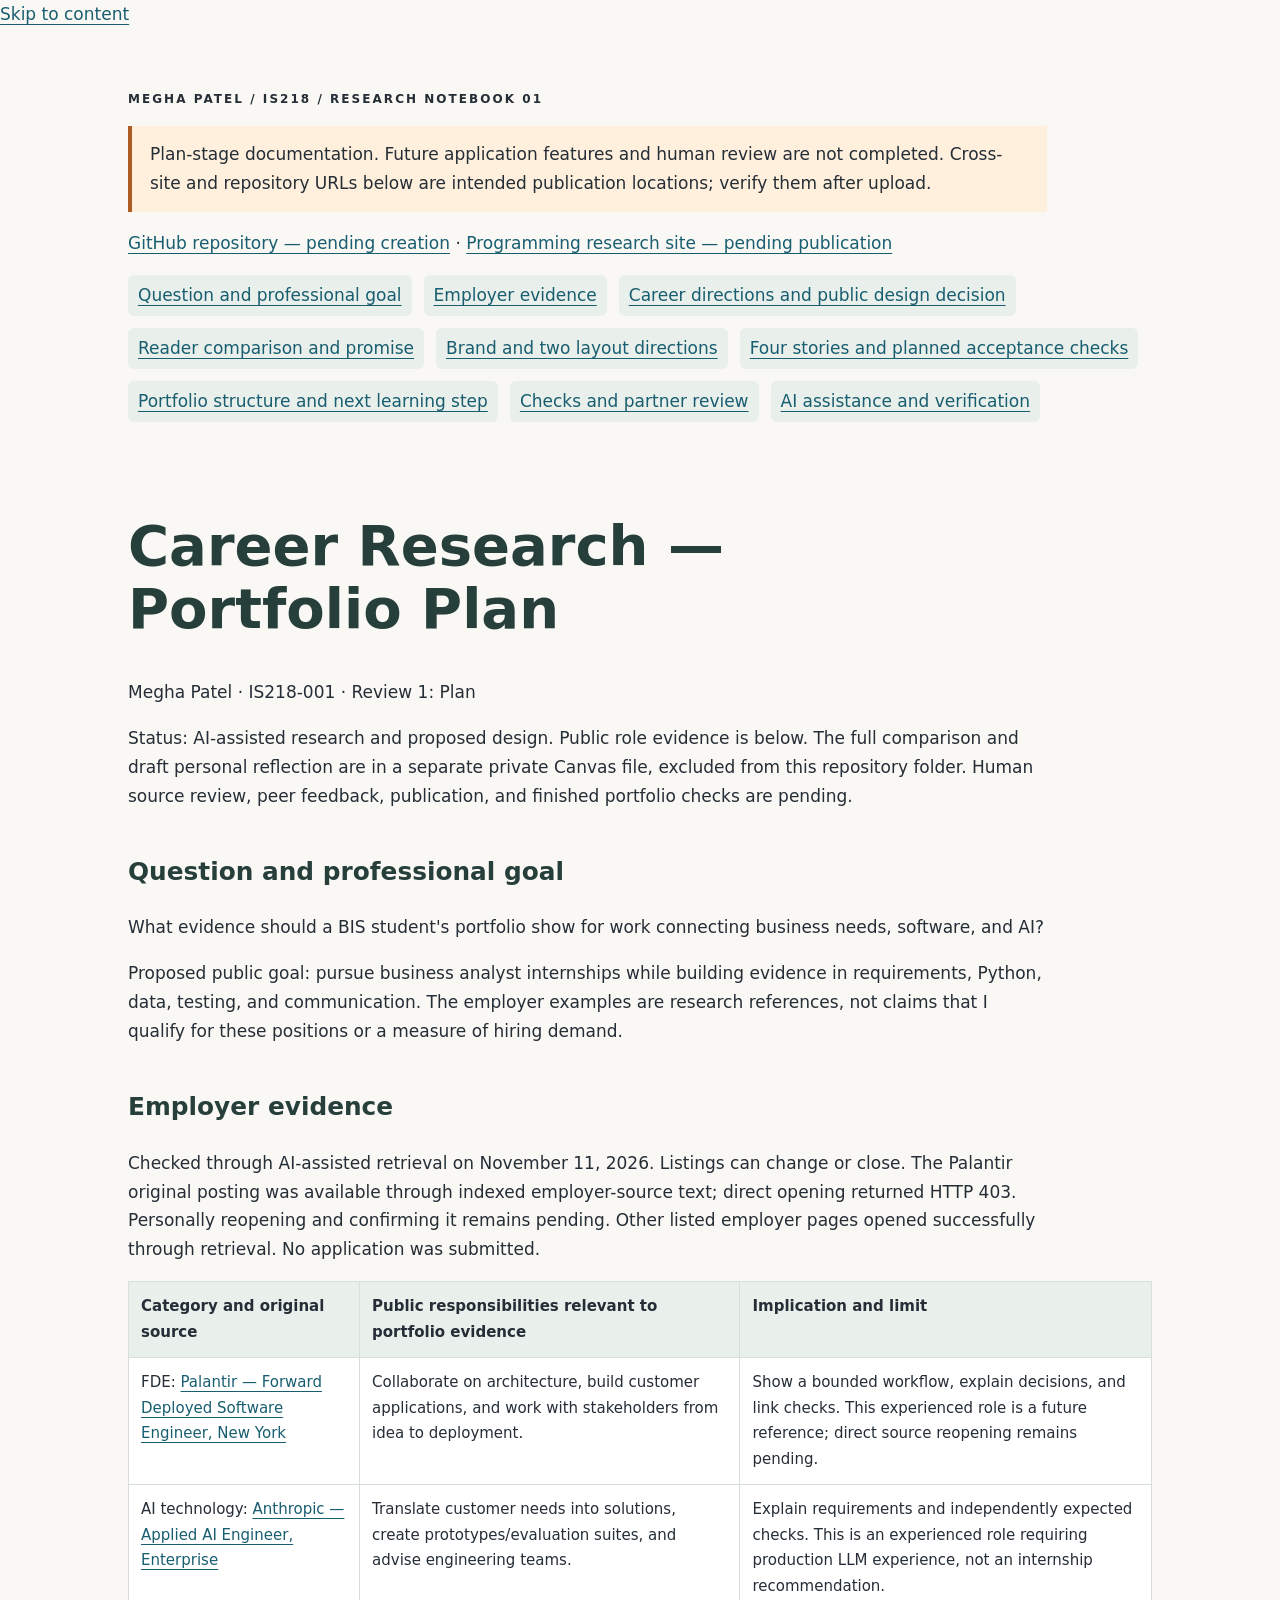
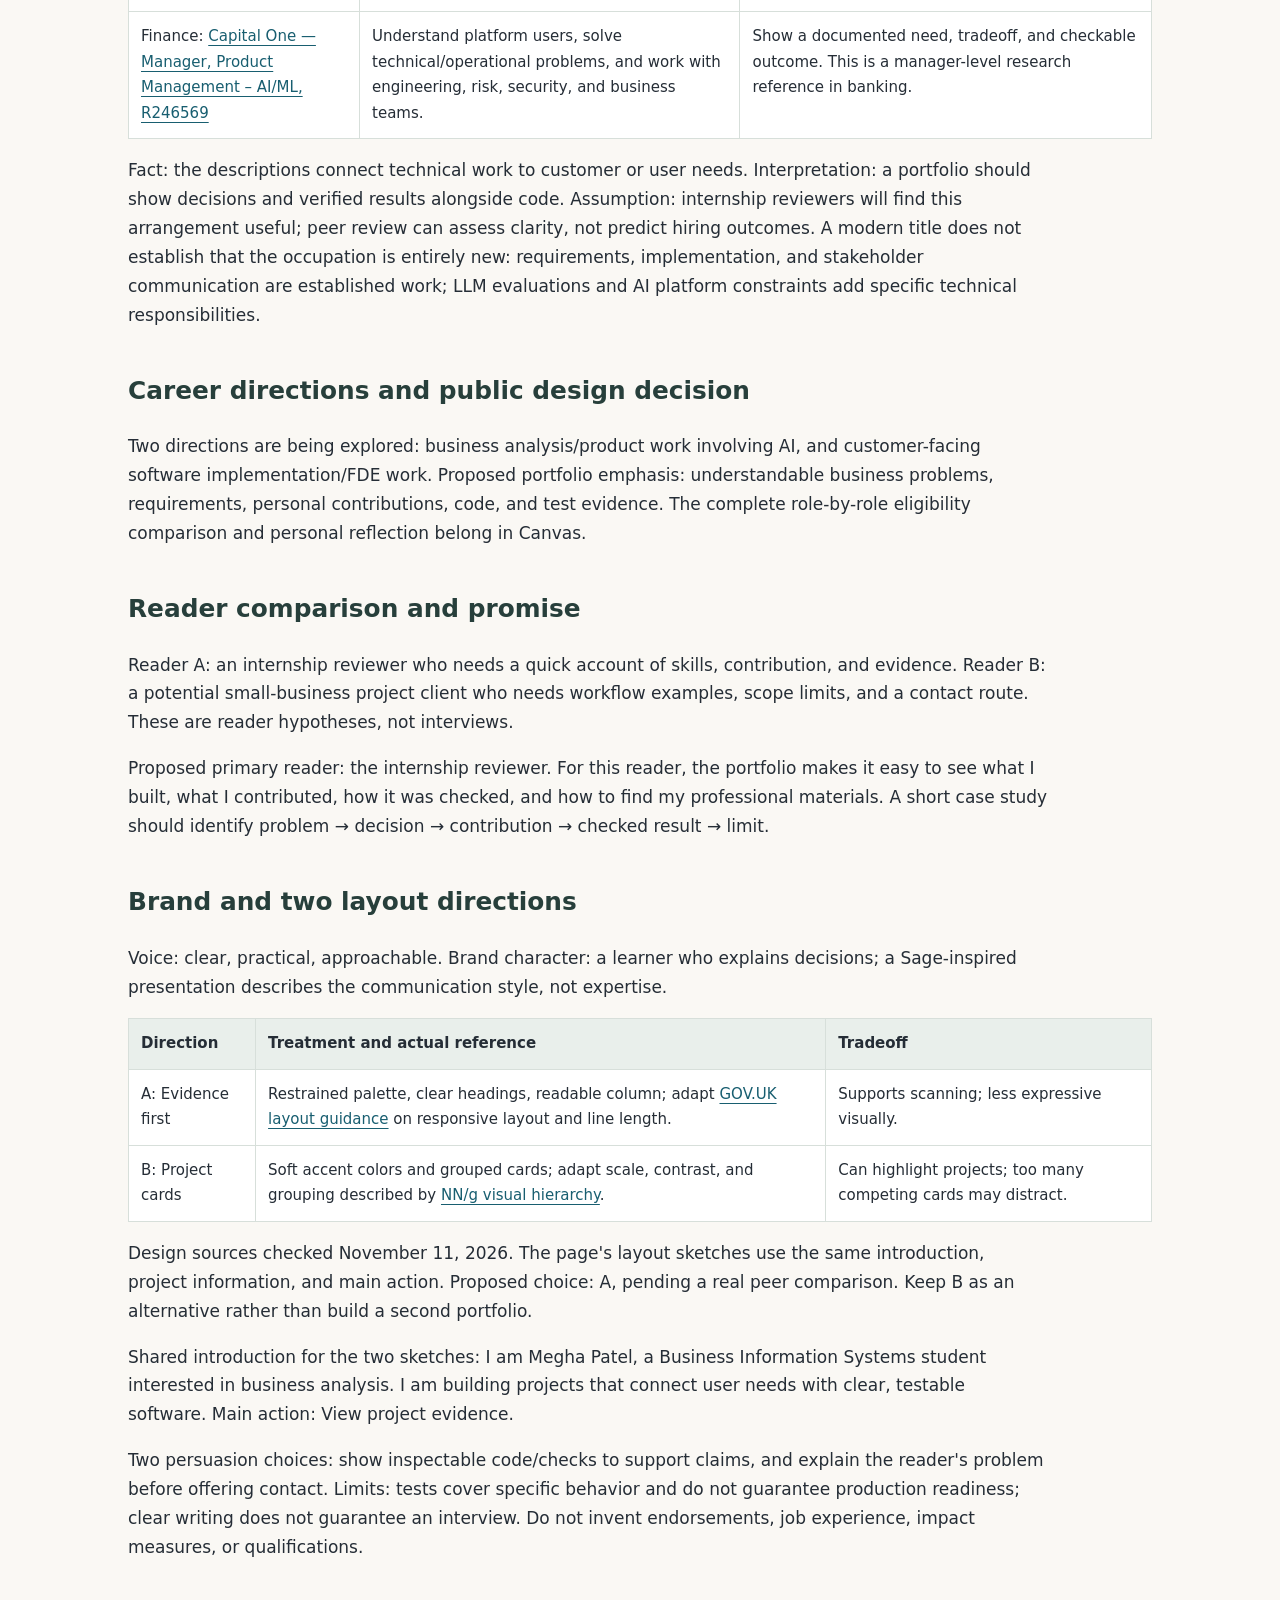
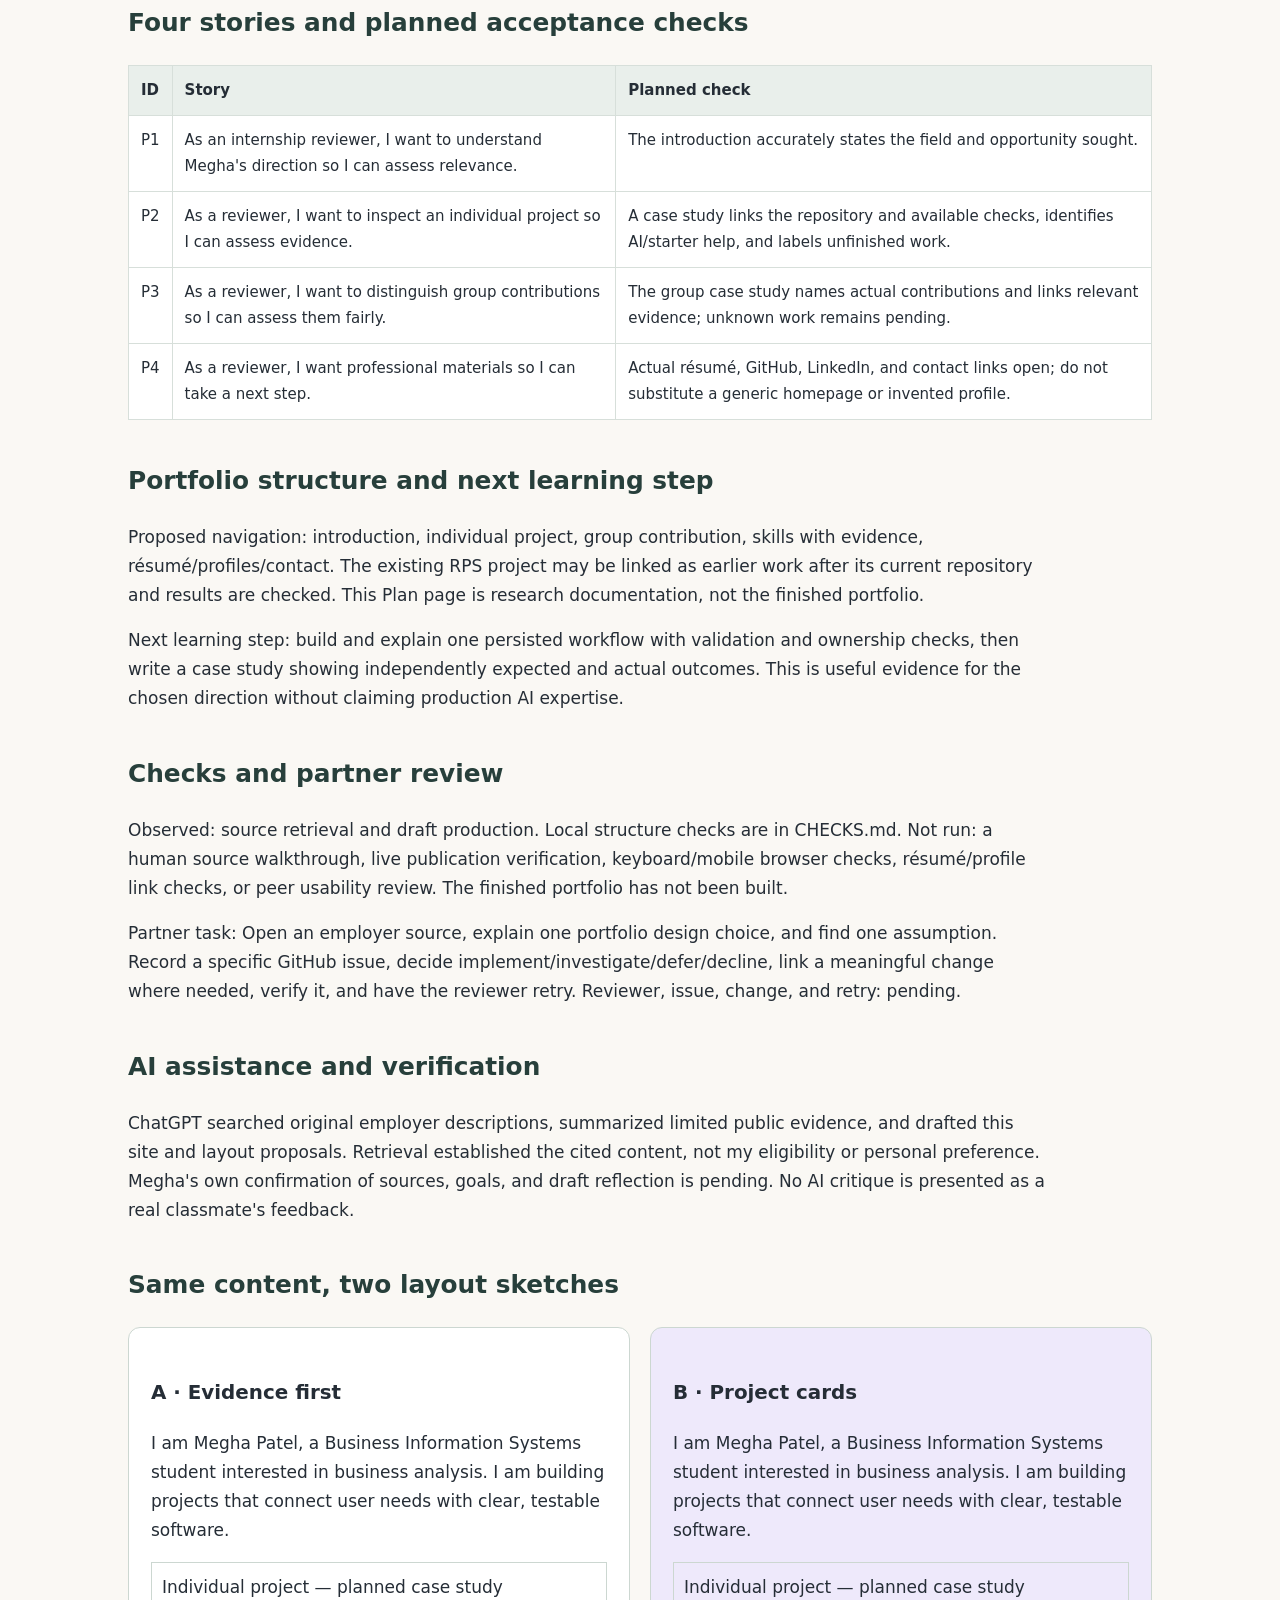
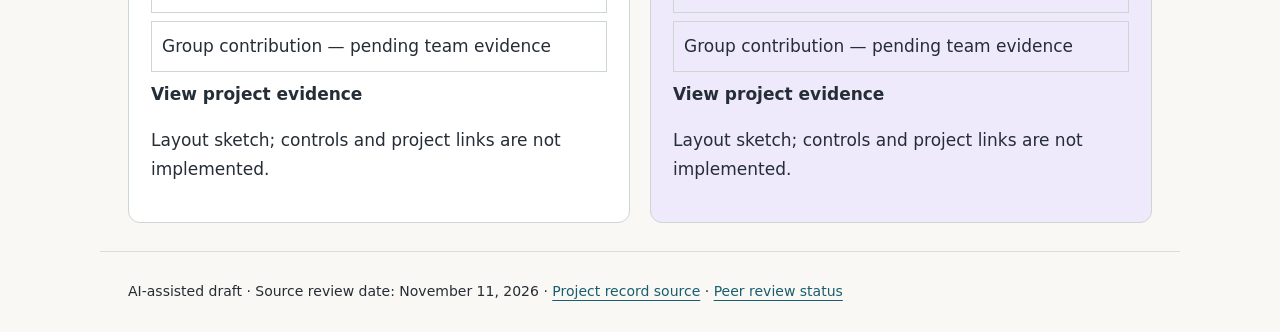
==== index.html @ ce08ab54 "Add files via upload" ====
<!doctype html><html lang="en"><head><meta charset="utf-8"><meta name="viewport" content="width=device-width,initial-scale=1"><meta name="description" content="Megha Patel's IS218 Plan research, evidence, alternatives, and next checks."><title>Career Research · Megha Patel</title><link rel="stylesheet" href="style.css"></head><body><a href="#content">Skip to content</a><header><p class="eyebrow">Megha Patel / IS218 / Research notebook 01</p><p class="notice">Plan-stage documentation. Future application features and human review are not completed. Cross-site and repository URLs below are intended publication locations; verify them after upload.</p><p><a href="https://github.com/mp2395/is218-portfolio">GitHub repository — pending creation</a> · <a href="https://mp2395.github.io/is218-creative-project/">Programming research site — pending publication</a></p><nav aria-label="Research sections"><a href="#question-and-professional-goal">Question and professional goal</a><a href="#employer-evidence">Employer evidence</a><a href="#career-directions-and-public-design-decision">Career directions and public design decision</a><a href="#reader-comparison-and-promise">Reader comparison and promise</a><a href="#brand-and-two-layout-directions">Brand and two layout directions</a><a href="#four-stories-and-planned-acceptance-checks">Four stories and planned acceptance checks</a><a href="#portfolio-structure-and-next-learning-step">Portfolio structure and next learning step</a><a href="#checks-and-partner-review">Checks and partner review</a><a href="#ai-assistance-and-verification">AI assistance and verification</a></nav></header><main id="content"><h1 id="career-research-portfolio-plan">Career Research — Portfolio Plan</h1>
<p>Megha Patel · IS218-001 · Review 1: Plan</p>
<p>Status: AI-assisted research and proposed design. Public role evidence is below. The full comparison and draft personal reflection are in a separate private Canvas file, excluded from this repository folder. Human source review, peer feedback, publication, and finished portfolio checks are pending.</p>
<h2 id="question-and-professional-goal">Question and professional goal</h2>
<p>What evidence should a BIS student&#x27;s portfolio show for work connecting business needs, software, and AI?</p>
<p>Proposed public goal: pursue business analyst internships while building evidence in requirements, Python, data, testing, and communication. The employer examples are research references, not claims that I qualify for these positions or a measure of hiring demand.</p>
<h2 id="employer-evidence">Employer evidence</h2>
<p>Checked through AI-assisted retrieval on November 11, 2026. Listings can change or close. The Palantir original posting was available through indexed employer-source text; direct opening returned HTTP 403. Personally reopening and confirming it remains pending. Other listed employer pages opened successfully through retrieval. No application was submitted.</p>
<div class="table-wrap"><table><thead><tr><th scope="col">Category and original source</th><th scope="col">Public responsibilities relevant to portfolio evidence</th><th scope="col">Implication and limit</th></tr></thead><tbody><tr><td>FDE: <a href="https://jobs.lever.co/palantir/dab396d4-2f14-4796-aac0-0d82883dccf0">Palantir — Forward Deployed Software Engineer, New York</a></td><td>Collaborate on architecture, build customer applications, and work with stakeholders from idea to deployment.</td><td>Show a bounded workflow, explain decisions, and link checks. This experienced role is a future reference; direct source reopening remains pending.</td></tr><tr><td>AI technology: <a href="https://job-boards.greenhouse.io/anthropic/jobs/5057647008">Anthropic — Applied AI Engineer, Enterprise</a></td><td>Translate customer needs into solutions, create prototypes/evaluation suites, and advise engineering teams.</td><td>Explain requirements and independently expected checks. This is an experienced role requiring production LLM experience, not an internship recommendation.</td></tr><tr><td>Finance: <a href="https://www.capitalonecareers.com/job/mclean/manager-product-management-ai-ml/1732/97576313600">Capital One — Manager, Product Management – AI/ML, R246569</a></td><td>Understand platform users, solve technical/operational problems, and work with engineering, risk, security, and business teams.</td><td>Show a documented need, tradeoff, and checkable outcome. This is a manager-level research reference in banking.</td></tr></tbody></table></div>
<p>Fact: the descriptions connect technical work to customer or user needs. Interpretation: a portfolio should show decisions and verified results alongside code. Assumption: internship reviewers will find this arrangement useful; peer review can assess clarity, not predict hiring outcomes. A modern title does not establish that the occupation is entirely new: requirements, implementation, and stakeholder communication are established work; LLM evaluations and AI platform constraints add specific technical responsibilities.</p>
<h2 id="career-directions-and-public-design-decision">Career directions and public design decision</h2>
<p>Two directions are being explored: business analysis/product work involving AI, and customer-facing software implementation/FDE work. Proposed portfolio emphasis: understandable business problems, requirements, personal contributions, code, and test evidence. The complete role-by-role eligibility comparison and personal reflection belong in Canvas.</p>
<h2 id="reader-comparison-and-promise">Reader comparison and promise</h2>
<p>Reader A: an internship reviewer who needs a quick account of skills, contribution, and evidence. Reader B: a potential small-business project client who needs workflow examples, scope limits, and a contact route. These are reader hypotheses, not interviews.</p>
<p>Proposed primary reader: the internship reviewer. For this reader, the portfolio makes it easy to see what I built, what I contributed, how it was checked, and how to find my professional materials. A short case study should identify problem → decision → contribution → checked result → limit.</p>
<h2 id="brand-and-two-layout-directions">Brand and two layout directions</h2>
<p>Voice: clear, practical, approachable. Brand character: a learner who explains decisions; a Sage-inspired presentation describes the communication style, not expertise.</p>
<div class="table-wrap"><table><thead><tr><th scope="col">Direction</th><th scope="col">Treatment and actual reference</th><th scope="col">Tradeoff</th></tr></thead><tbody><tr><td>A: Evidence first</td><td>Restrained palette, clear headings, readable column; adapt <a href="https://design-system.service.gov.uk/styles/layout/">GOV.UK layout guidance</a> on responsive layout and line length.</td><td>Supports scanning; less expressive visually.</td></tr><tr><td>B: Project cards</td><td>Soft accent colors and grouped cards; adapt scale, contrast, and grouping described by <a href="https://www.nngroup.com/articles/visual-hierarchy-ux-definition/">NN/g visual hierarchy</a>.</td><td>Can highlight projects; too many competing cards may distract.</td></tr></tbody></table></div>
<p>Design sources checked November 11, 2026. The page&#x27;s layout sketches use the same introduction, project information, and main action. Proposed choice: A, pending a real peer comparison. Keep B as an alternative rather than build a second portfolio.</p>
<p>Shared introduction for the two sketches: I am Megha Patel, a Business Information Systems student interested in business analysis. I am building projects that connect user needs with clear, testable software. Main action: View project evidence.</p>
<p>Two persuasion choices: show inspectable code/checks to support claims, and explain the reader&#x27;s problem before offering contact. Limits: tests cover specific behavior and do not guarantee production readiness; clear writing does not guarantee an interview. Do not invent endorsements, job experience, impact measures, or qualifications.</p>
<h2 id="four-stories-and-planned-acceptance-checks">Four stories and planned acceptance checks</h2>
<div class="table-wrap"><table><thead><tr><th scope="col">ID</th><th scope="col">Story</th><th scope="col">Planned check</th></tr></thead><tbody><tr><td>P1</td><td>As an internship reviewer, I want to understand Megha&#x27;s direction so I can assess relevance.</td><td>The introduction accurately states the field and opportunity sought.</td></tr><tr><td>P2</td><td>As a reviewer, I want to inspect an individual project so I can assess evidence.</td><td>A case study links the repository and available checks, identifies AI/starter help, and labels unfinished work.</td></tr><tr><td>P3</td><td>As a reviewer, I want to distinguish group contributions so I can assess them fairly.</td><td>The group case study names actual contributions and links relevant evidence; unknown work remains pending.</td></tr><tr><td>P4</td><td>As a reviewer, I want professional materials so I can take a next step.</td><td>Actual résumé, GitHub, LinkedIn, and contact links open; do not substitute a generic homepage or invented profile.</td></tr></tbody></table></div>
<h2 id="portfolio-structure-and-next-learning-step">Portfolio structure and next learning step</h2>
<p>Proposed navigation: introduction, individual project, group contribution, skills with evidence, résumé/profiles/contact. The existing RPS project may be linked as earlier work after its current repository and results are checked. This Plan page is research documentation, not the finished portfolio.</p>
<p>Next learning step: build and explain one persisted workflow with validation and ownership checks, then write a case study showing independently expected and actual outcomes. This is useful evidence for the chosen direction without claiming production AI expertise.</p>
<h2 id="checks-and-partner-review">Checks and partner review</h2>
<p>Observed: source retrieval and draft production. Local structure checks are in CHECKS.md. Not run: a human source walkthrough, live publication verification, keyboard/mobile browser checks, résumé/profile link checks, or peer usability review. The finished portfolio has not been built.</p>
<p>Partner task: Open an employer source, explain one portfolio design choice, and find one assumption. Record a specific GitHub issue, decide implement/investigate/defer/decline, link a meaningful change where needed, verify it, and have the reviewer retry. Reviewer, issue, change, and retry: pending.</p>
<h2 id="ai-assistance-and-verification">AI assistance and verification</h2>
<p>ChatGPT searched original employer descriptions, summarized limited public evidence, and drafted this site and layout proposals. Retrieval established the cited content, not my eligibility or personal preference. Megha&#x27;s own confirmation of sources, goals, and draft reflection is pending. No AI critique is presented as a real classmate&#x27;s feedback.</p><h2 id="layout-sketches">Same content, two layout sketches</h2><div class="sketches"><article class="mock "><h3>A · Evidence first</h3><p>I am Megha Patel, a Business Information Systems student interested in business analysis. I am building projects that connect user needs with clear, testable software.</p><span>Individual project — planned case study</span><span>Group contribution — pending team evidence</span><strong>View project evidence</strong><p>Layout sketch; controls and project links are not implemented.</p></article><article class="mock b"><h3>B · Project cards</h3><p>I am Megha Patel, a Business Information Systems student interested in business analysis. I am building projects that connect user needs with clear, testable software.</p><span>Individual project — planned case study</span><span>Group contribution — pending team evidence</span><strong>View project evidence</strong><p>Layout sketch; controls and project links are not implemented.</p></article></div></main><footer>AI-assisted draft · Source review date: November 11, 2026 · <a href="https://github.com/mp2395/is218-portfolio/blob/main/PORTFOLIO-PLAN.md">Project record source</a> · <a href="https://github.com/mp2395/is218-portfolio/blob/main/PEER-REVIEW.md">Peer review status</a></footer></body></html>
---- style.css ----
*{box-sizing:border-box}html{scroll-behavior:smooth}body{margin:0;background:#faf8f4;color:#252d36;font:17px/1.7 system-ui,sans-serif}header,main,footer{max-width:1080px;margin:auto;padding:28px}header{padding-top:48px}h1{font-size:clamp(2rem,5vw,3.5rem);line-height:1.12;max-width:850px;color:#273f3b}h2{margin-top:2.5rem;font-size:1.55rem;color:#273f3b}h3{margin-top:1.6rem}a{color:#185e70;text-underline-offset:4px}a:focus-visible{outline:3px solid #ad5b23;outline-offset:4px}nav{display:flex;gap:12px;flex-wrap:wrap}nav a{padding:6px 10px;background:#e9efeb;border-radius:6px}.eyebrow{font-size:12px;font-weight:750;letter-spacing:.17em;text-transform:uppercase}.notice{border-left:4px solid #ad5b23;background:#fff0dd;padding:14px 18px}.table-wrap{overflow-x:auto}table{width:100%;border-collapse:collapse;font-size:15px;background:white}th,td{padding:12px;text-align:left;border:1px solid #d7dfda;vertical-align:top}th{background:#e9efeb}p,li{max-width:85ch}section{scroll-margin-top:20px}footer{border-top:1px solid #d7dfda;font-size:14px}.sketches{display:grid;grid-template-columns:1fr 1fr;gap:20px}.mock{padding:22px;background:#fff;border:1px solid #ccd7d1;border-radius:12px}.mock.b{background:#eee9fb}.mock span{display:block;padding:10px;margin:8px 0;border:1px solid #ccd7d1}.arch{display:grid;gap:12px;max-width:620px}.arch div{background:#e9efeb;border:1px solid #bccfc5;padding:12px;border-radius:7px}.arch small{display:block}svg{max-width:100%;height:auto}@media(max-width:650px){header,main,footer{padding:20px}.sketches{grid-template-columns:1fr}table{min-width:620px}}@media(prefers-reduced-motion:reduce){html{scroll-behavior:auto}}
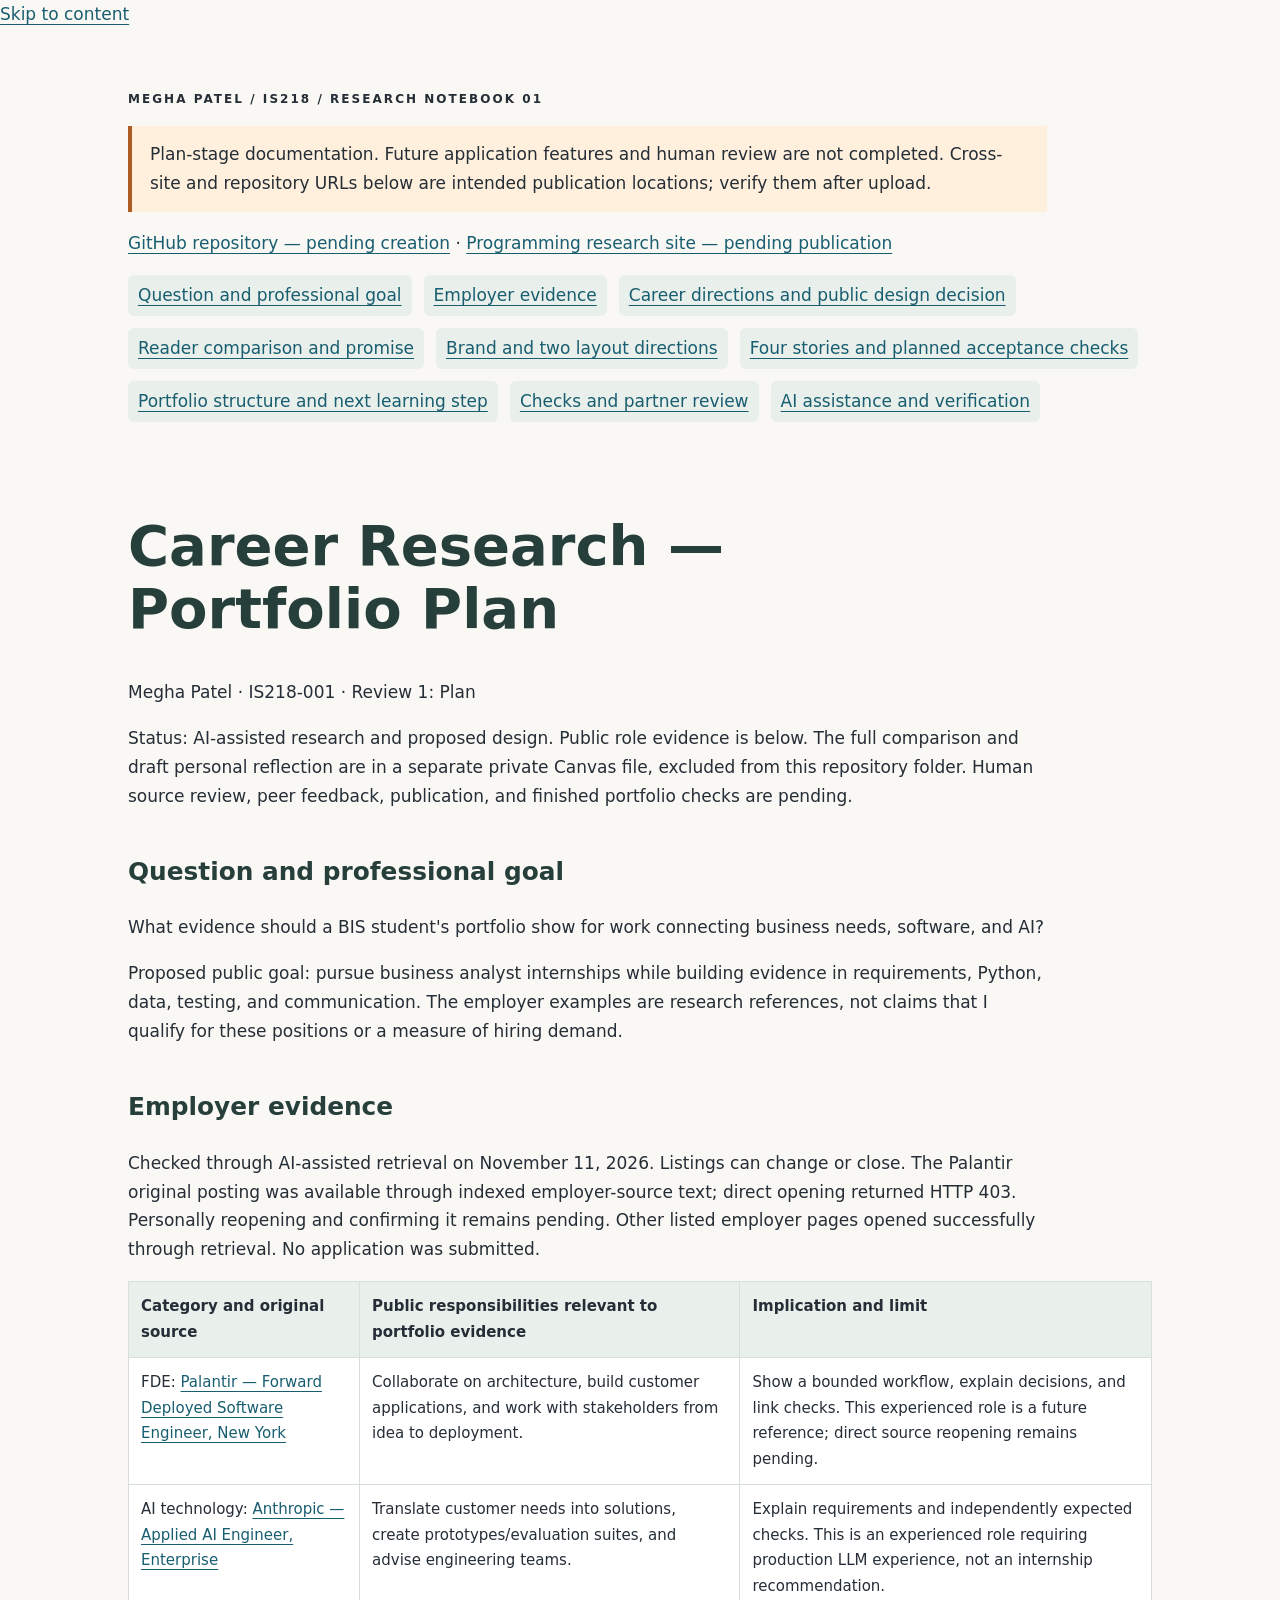
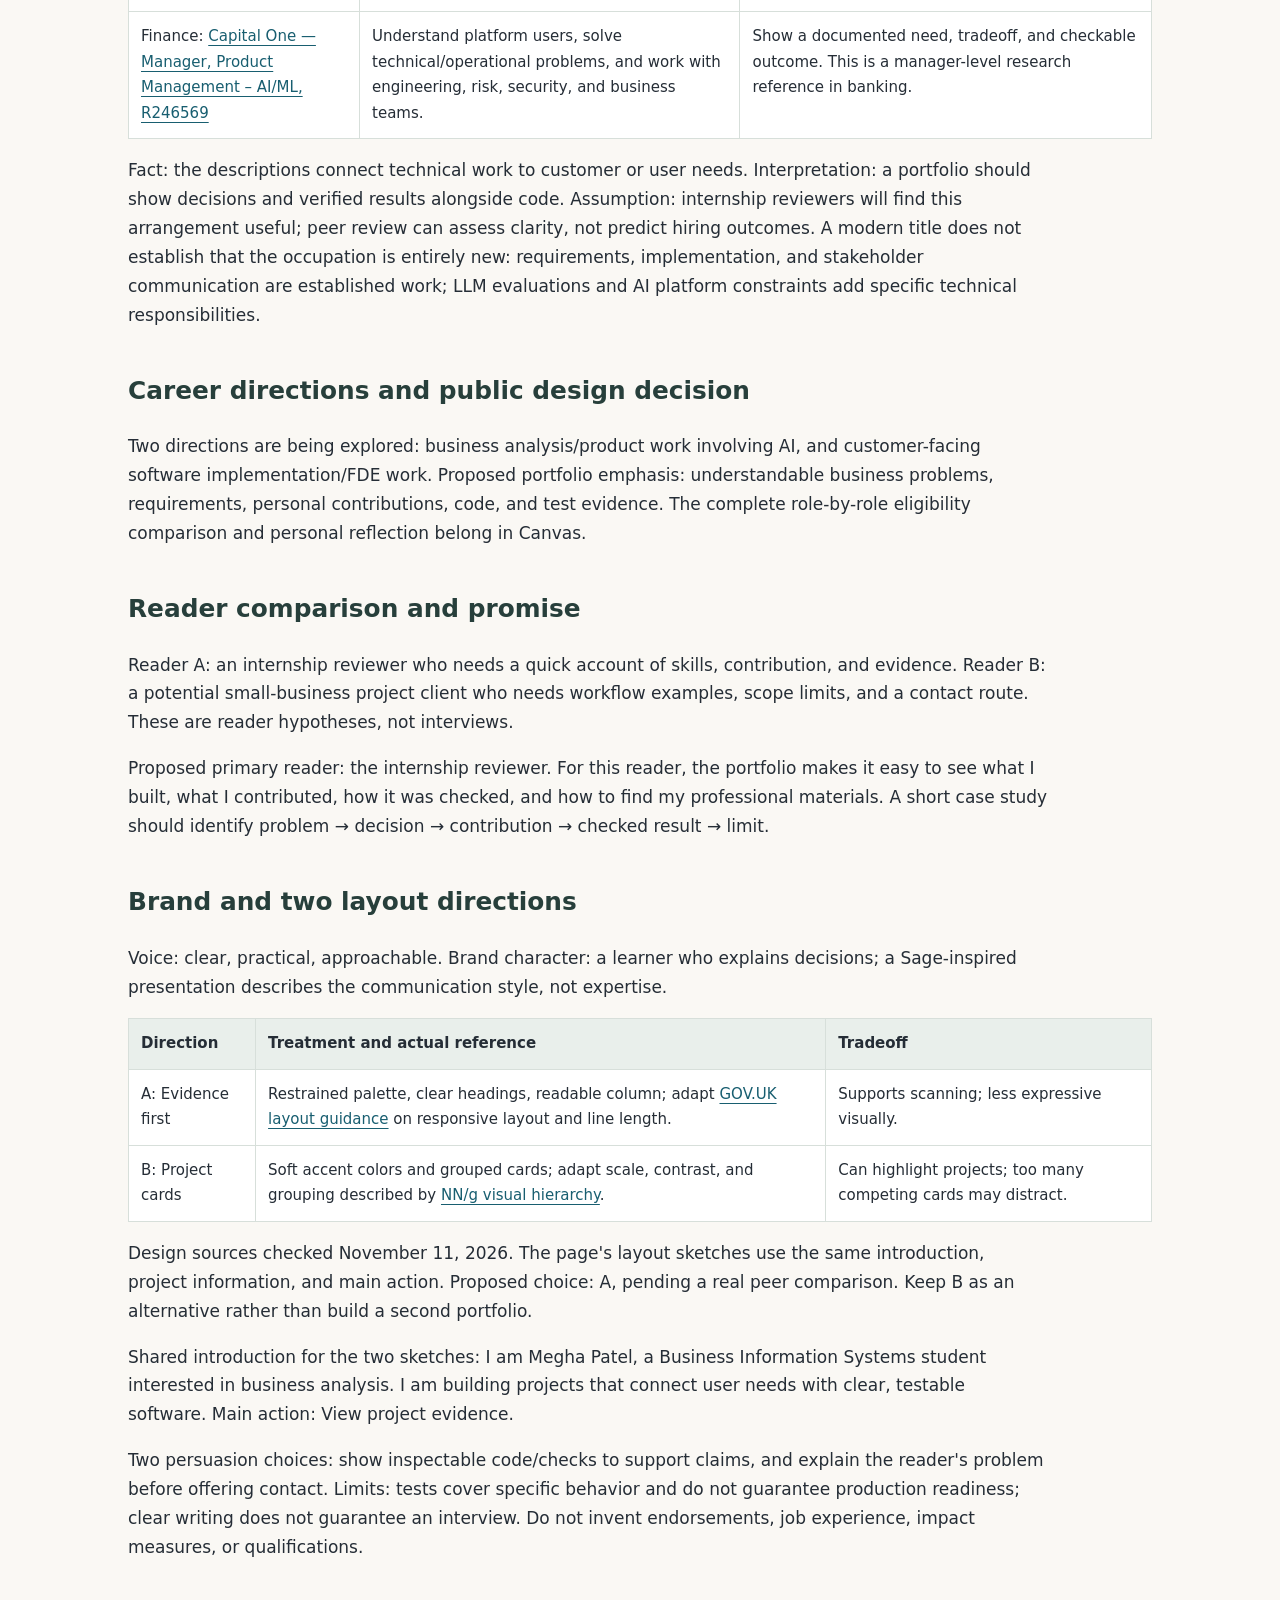
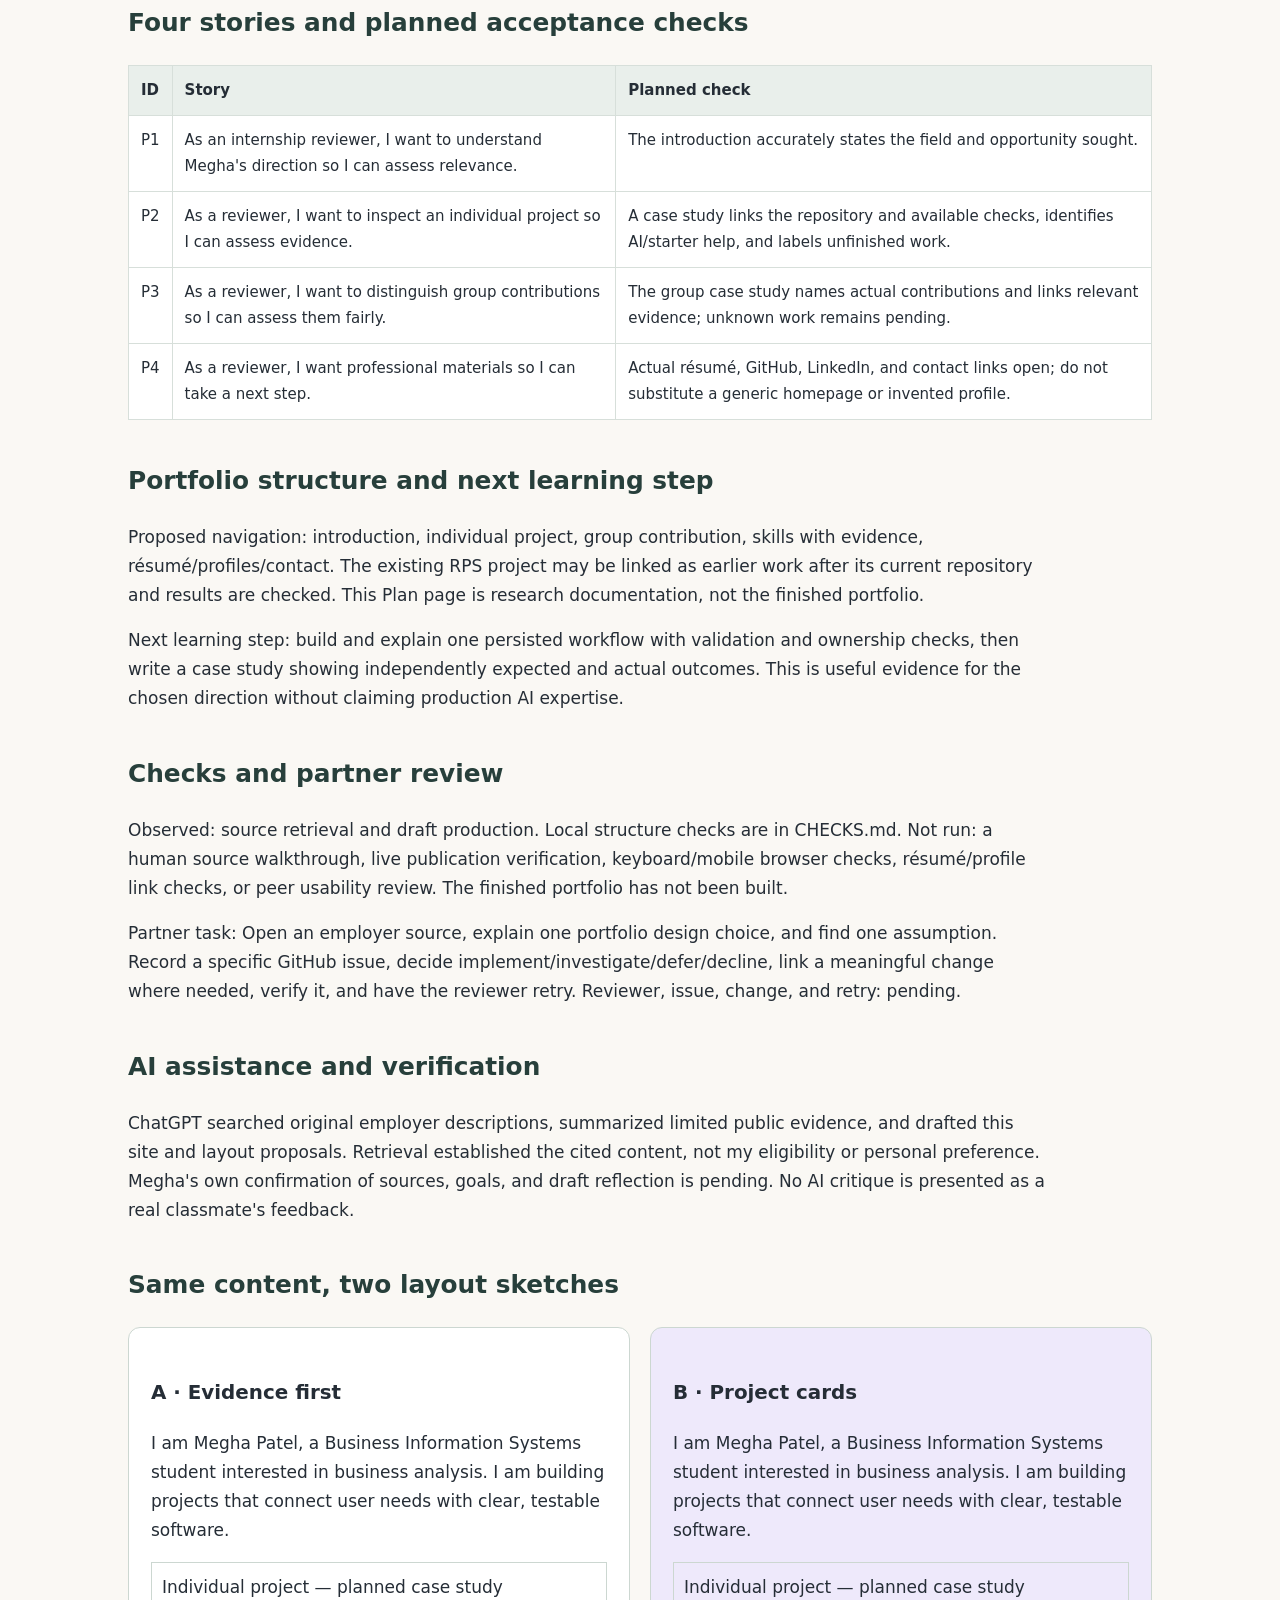
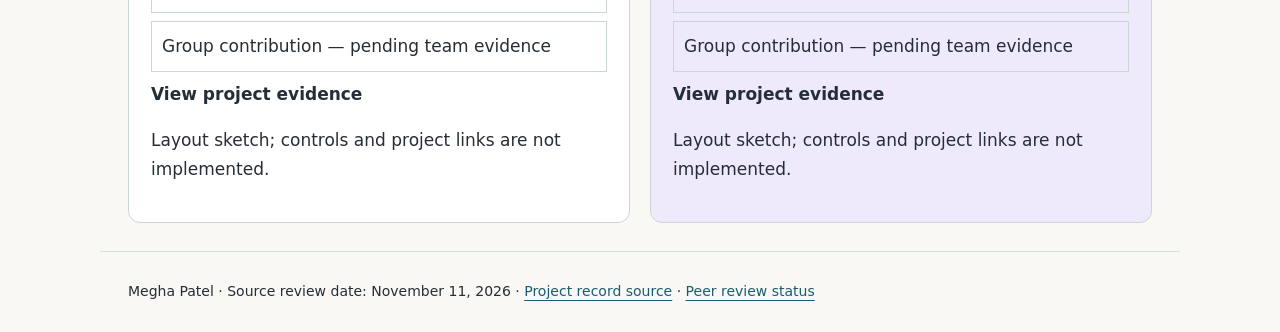
==== commit 69646b6e: "Update index.html" ====
--- a/index.html
+++ b/index.html
@@ -28,4 +28,4 @@
 <p>Observed: source retrieval and draft production. Local structure checks are in CHECKS.md. Not run: a human source walkthrough, live publication verification, keyboard/mobile browser checks, résumé/profile link checks, or peer usability review. The finished portfolio has not been built.</p>
 <p>Partner task: Open an employer source, explain one portfolio design choice, and find one assumption. Record a specific GitHub issue, decide implement/investigate/defer/decline, link a meaningful change where needed, verify it, and have the reviewer retry. Reviewer, issue, change, and retry: pending.</p>
 <h2 id="ai-assistance-and-verification">AI assistance and verification</h2>
-<p>ChatGPT searched original employer descriptions, summarized limited public evidence, and drafted this site and layout proposals. Retrieval established the cited content, not my eligibility or personal preference. Megha&#x27;s own confirmation of sources, goals, and draft reflection is pending. No AI critique is presented as a real classmate&#x27;s feedback.</p><h2 id="layout-sketches">Same content, two layout sketches</h2><div class="sketches"><article class="mock "><h3>A · Evidence first</h3><p>I am Megha Patel, a Business Information Systems student interested in business analysis. I am building projects that connect user needs with clear, testable software.</p><span>Individual project — planned case study</span><span>Group contribution — pending team evidence</span><strong>View project evidence</strong><p>Layout sketch; controls and project links are not implemented.</p></article><article class="mock b"><h3>B · Project cards</h3><p>I am Megha Patel, a Business Information Systems student interested in business analysis. I am building projects that connect user needs with clear, testable software.</p><span>Individual project — planned case study</span><span>Group contribution — pending team evidence</span><strong>View project evidence</strong><p>Layout sketch; controls and project links are not implemented.</p></article></div></main><footer>AI-assisted draft · Source review date: November 11, 2026 · <a href="https://github.com/mp2395/is218-portfolio/blob/main/PORTFOLIO-PLAN.md">Project record source</a> · <a href="https://github.com/mp2395/is218-portfolio/blob/main/PEER-REVIEW.md">Peer review status</a></footer></body></html>+<p>ChatGPT searched original employer descriptions, summarized limited public evidence, and drafted this site and layout proposals. Retrieval established the cited content, not my eligibility or personal preference. Megha&#x27;s own confirmation of sources, goals, and draft reflection is pending. No AI critique is presented as a real classmate&#x27;s feedback.</p><h2 id="layout-sketches">Same content, two layout sketches</h2><div class="sketches"><article class="mock "><h3>A · Evidence first</h3><p>I am Megha Patel, a Business Information Systems student interested in business analysis. I am building projects that connect user needs with clear, testable software.</p><span>Individual project — planned case study</span><span>Group contribution — pending team evidence</span><strong>View project evidence</strong><p>Layout sketch; controls and project links are not implemented.</p></article><article class="mock b"><h3>B · Project cards</h3><p>I am Megha Patel, a Business Information Systems student interested in business analysis. I am building projects that connect user needs with clear, testable software.</p><span>Individual project — planned case study</span><span>Group contribution — pending team evidence</span><strong>View project evidence</strong><p>Layout sketch; controls and project links are not implemented.</p></article></div></main><footer>Megha Patel · Source review date: November 11, 2026 · <a href="https://github.com/mp2395/is218-portfolio/blob/main/PORTFOLIO-PLAN.md">Project record source</a> · <a href="https://github.com/mp2395/is218-portfolio/blob/main/PEER-REVIEW.md">Peer review status</a></footer></body></html>
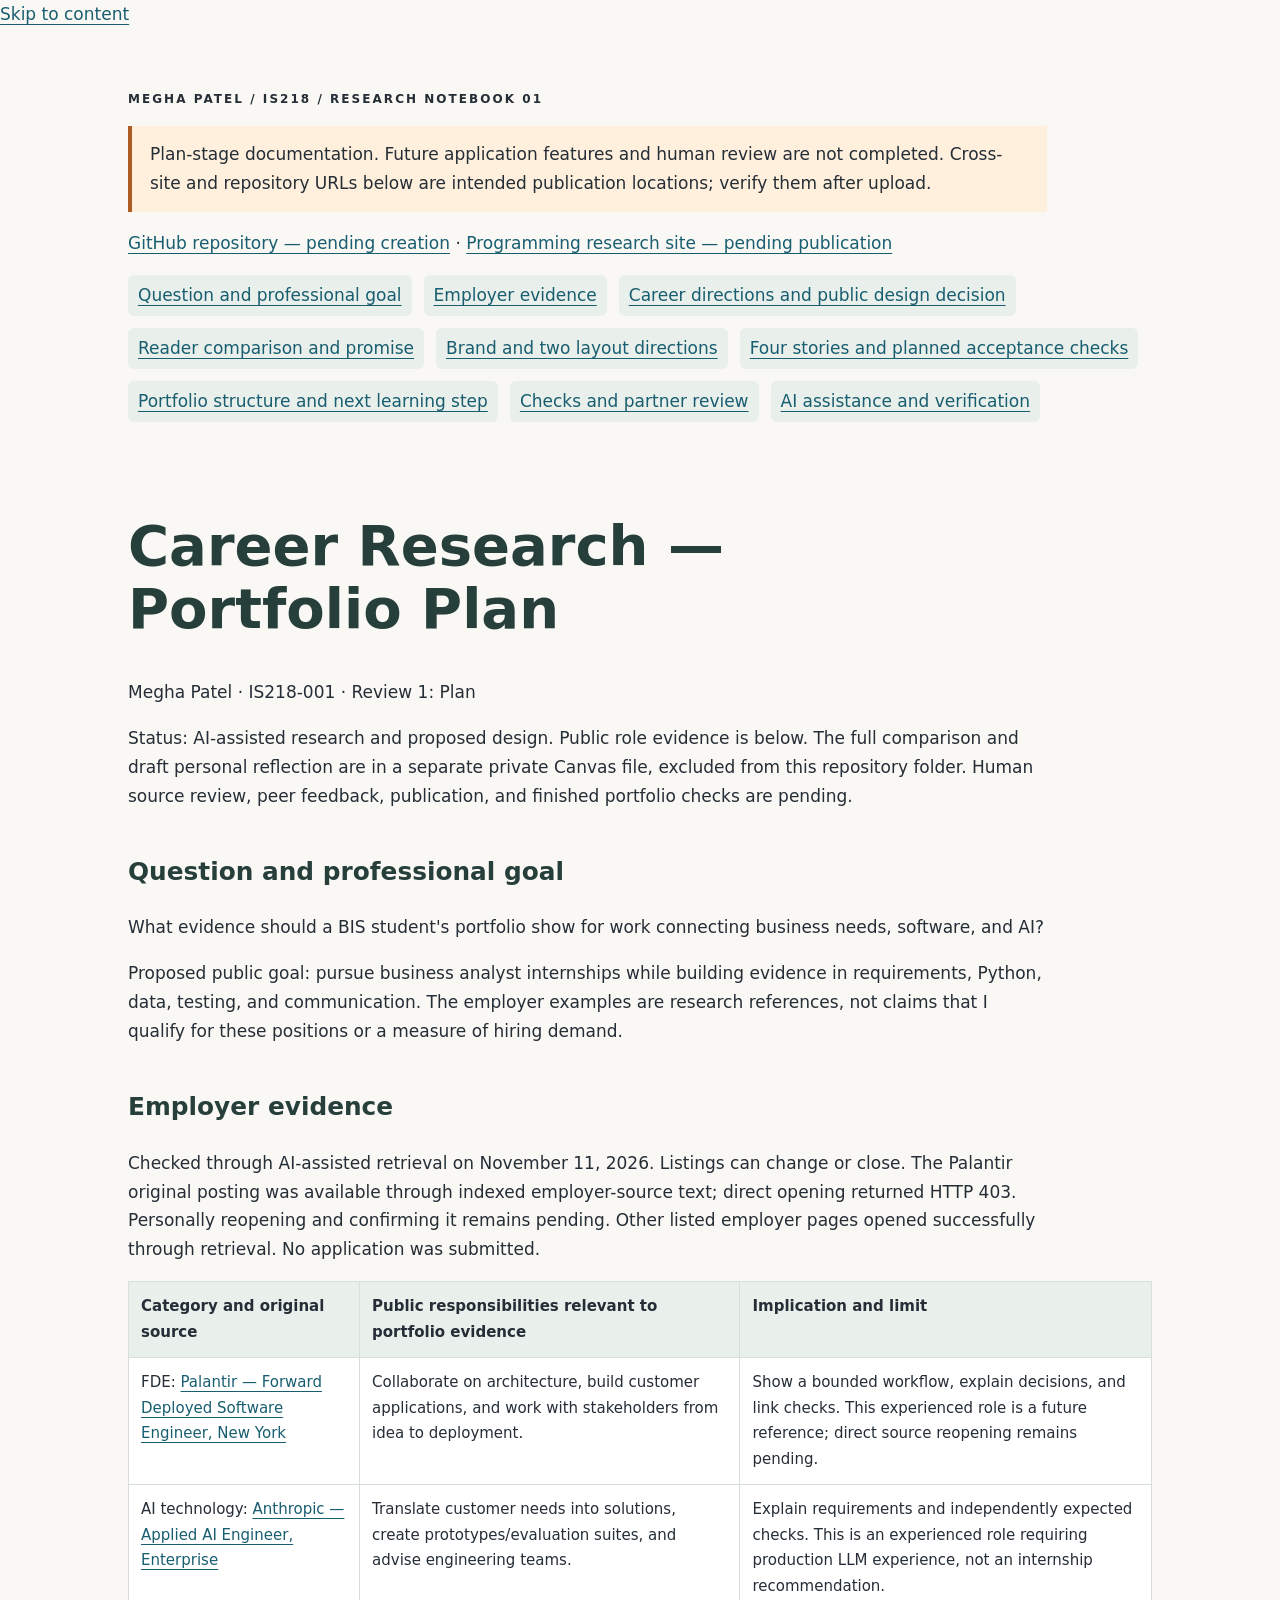
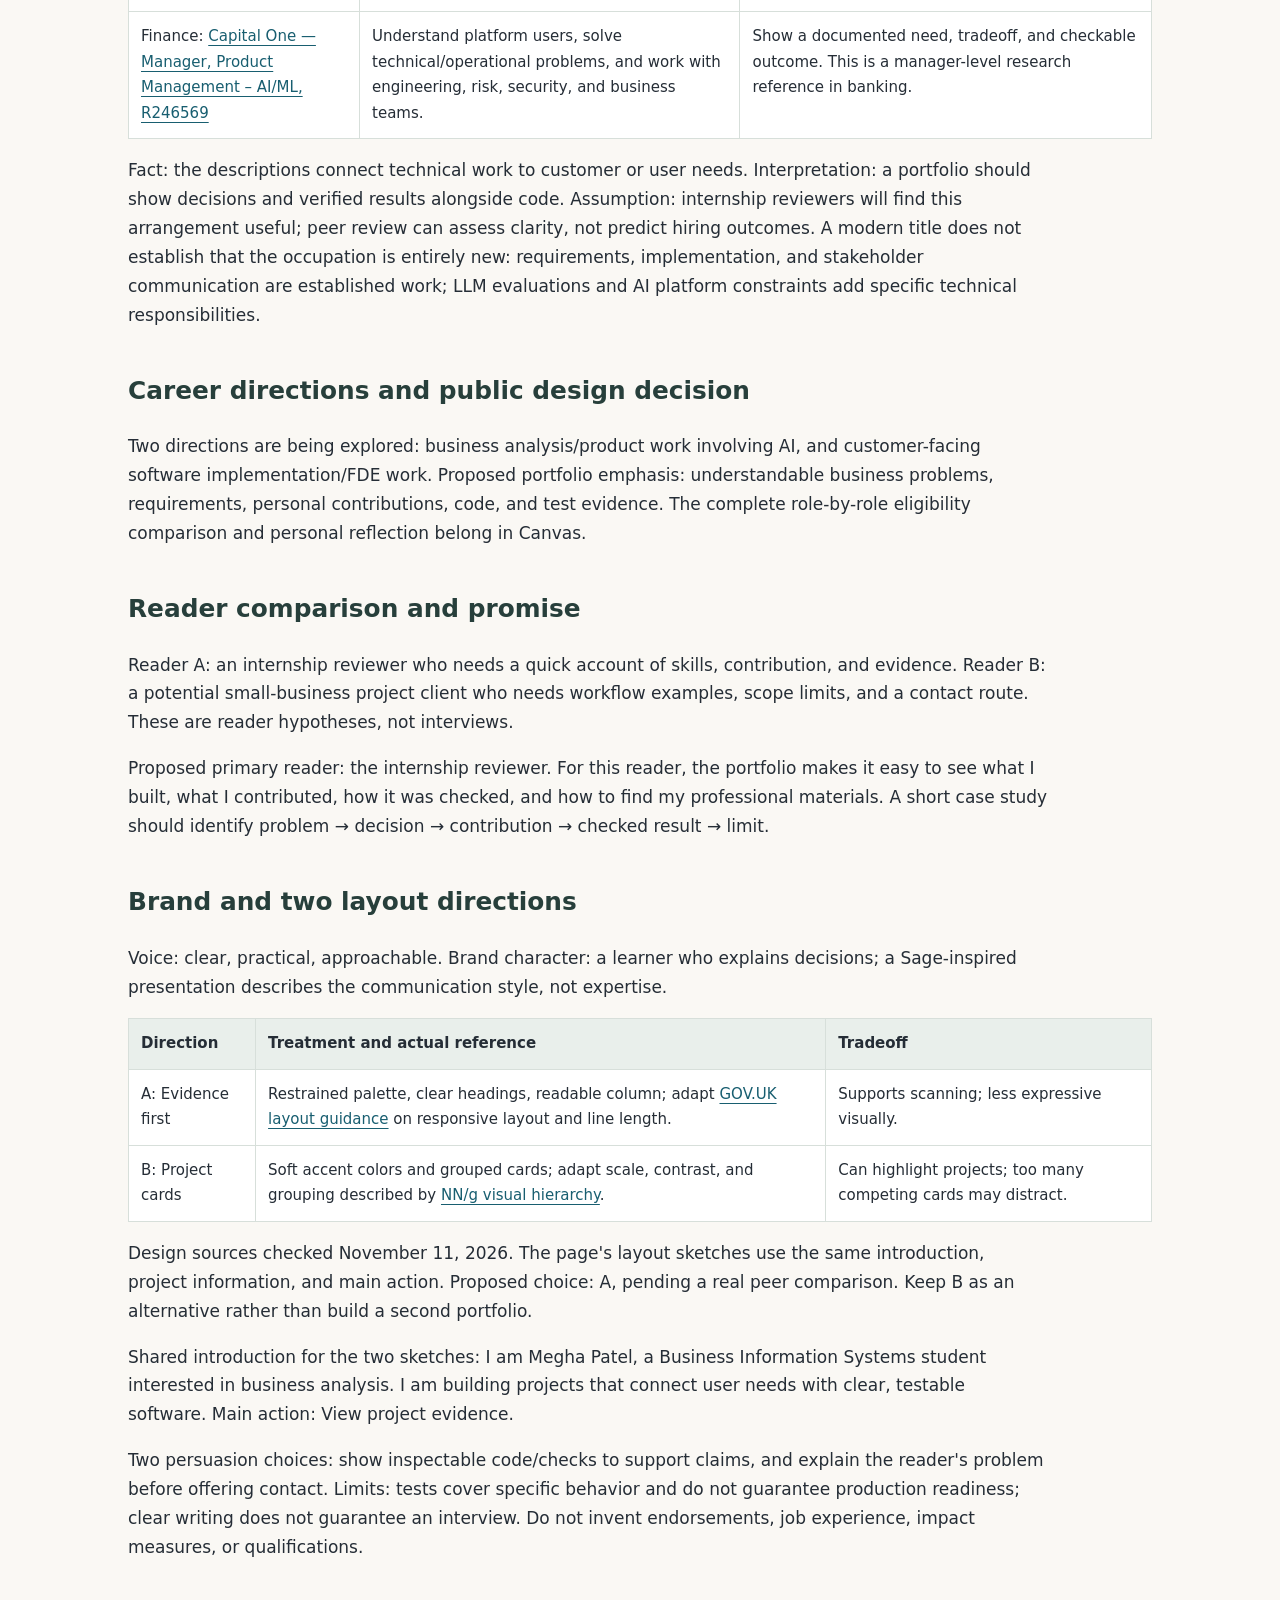
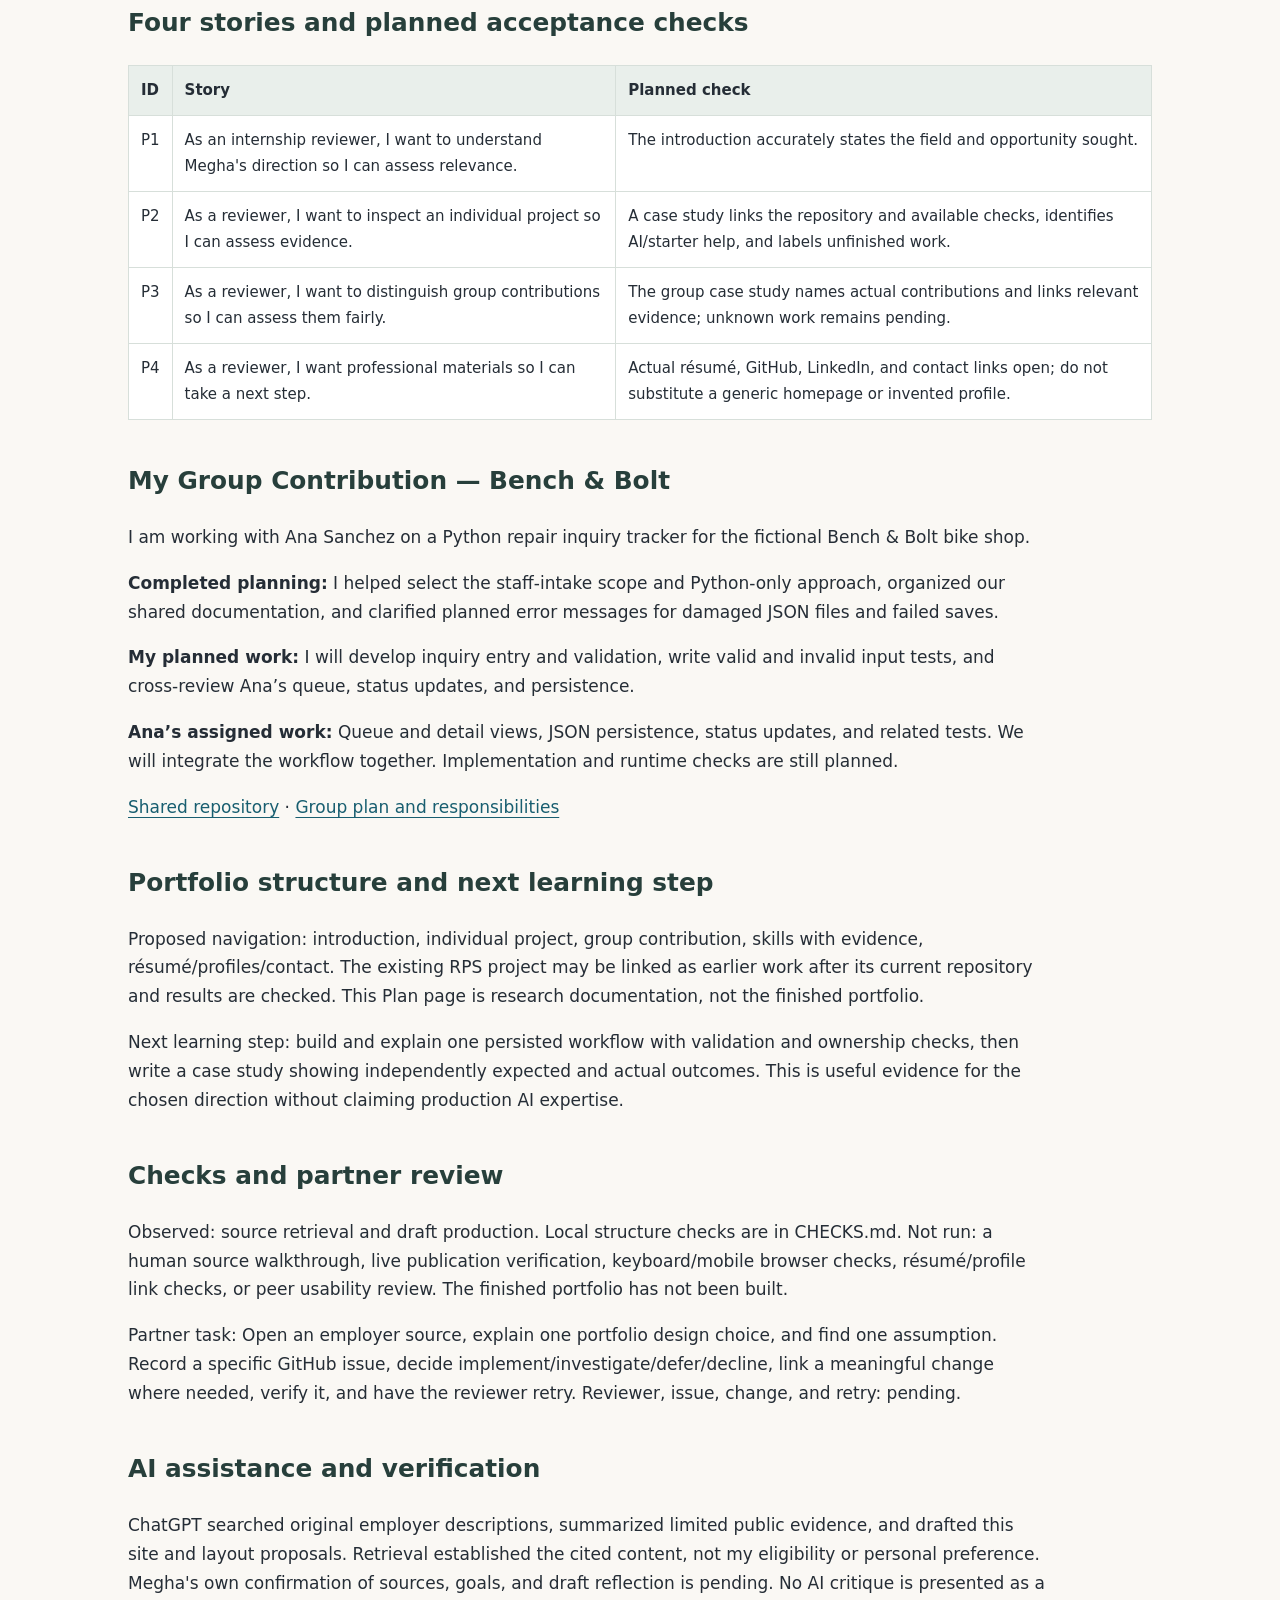
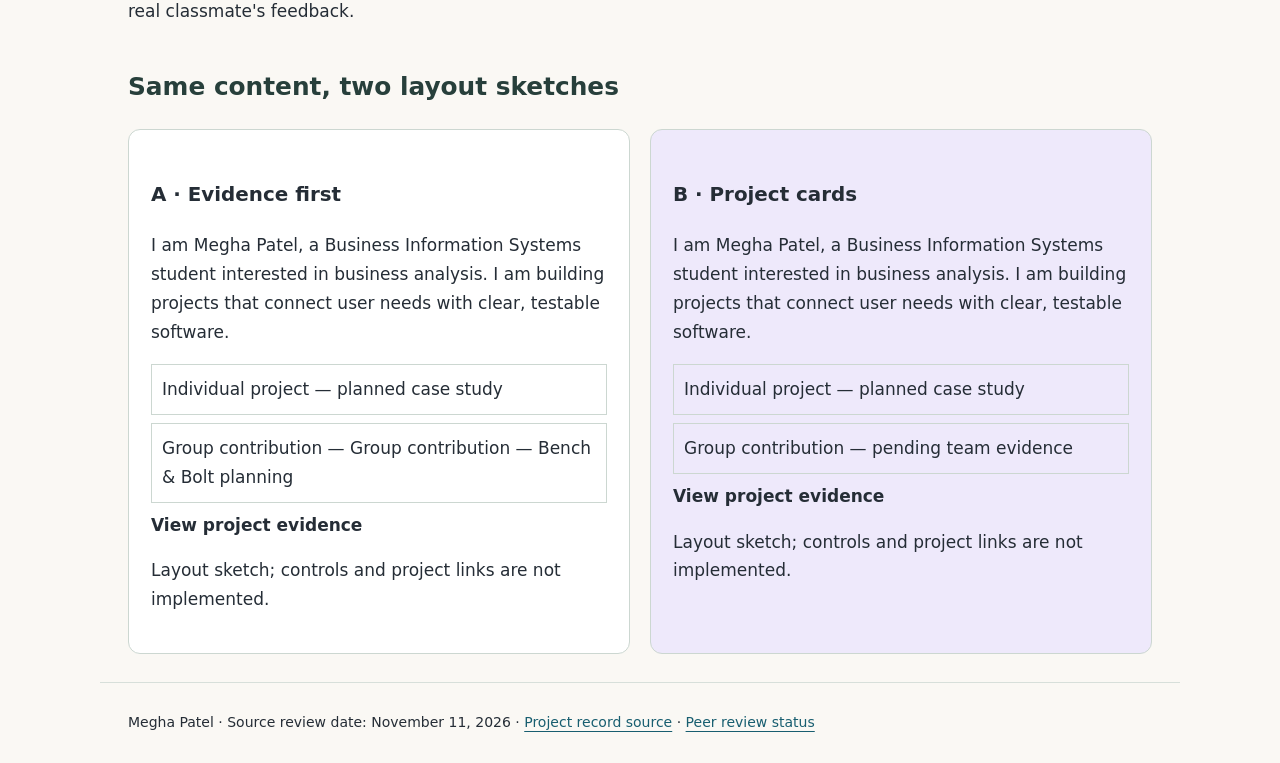
==== commit 66b692ea: "Add bench and bolt group contribution Added group contribution section detailing project roles and r" ====
--- a/index.html
+++ b/index.html
@@ -21,11 +21,34 @@
 <p>Two persuasion choices: show inspectable code/checks to support claims, and explain the reader&#x27;s problem before offering contact. Limits: tests cover specific behavior and do not guarantee production readiness; clear writing does not guarantee an interview. Do not invent endorsements, job experience, impact measures, or qualifications.</p>
 <h2 id="four-stories-and-planned-acceptance-checks">Four stories and planned acceptance checks</h2>
 <div class="table-wrap"><table><thead><tr><th scope="col">ID</th><th scope="col">Story</th><th scope="col">Planned check</th></tr></thead><tbody><tr><td>P1</td><td>As an internship reviewer, I want to understand Megha&#x27;s direction so I can assess relevance.</td><td>The introduction accurately states the field and opportunity sought.</td></tr><tr><td>P2</td><td>As a reviewer, I want to inspect an individual project so I can assess evidence.</td><td>A case study links the repository and available checks, identifies AI/starter help, and labels unfinished work.</td></tr><tr><td>P3</td><td>As a reviewer, I want to distinguish group contributions so I can assess them fairly.</td><td>The group case study names actual contributions and links relevant evidence; unknown work remains pending.</td></tr><tr><td>P4</td><td>As a reviewer, I want professional materials so I can take a next step.</td><td>Actual résumé, GitHub, LinkedIn, and contact links open; do not substitute a generic homepage or invented profile.</td></tr></tbody></table></div>
-<h2 id="portfolio-structure-and-next-learning-step">Portfolio structure and next learning step</h2>
+<h2 id="group-contribution">My Group Contribution — Bench &amp; Bolt</h2>
+
+<p>I am working with Ana Sanchez on a Python repair inquiry
+tracker for the fictional Bench &amp; Bolt bike shop.</p>
+
+<p><strong>Completed planning:</strong> I helped select the
+staff-intake scope and Python-only approach, organized our
+shared documentation, and clarified planned error messages
+for damaged JSON files and failed saves.</p>
+
+<p><strong>My planned work:</strong> I will develop inquiry
+entry and validation, write valid and invalid input tests,
+and cross-review Ana’s queue, status updates, and persistence.</p>
+
+<p><strong>Ana’s assigned work:</strong> Queue and detail views,
+JSON persistence, status updates, and related tests. We will
+integrate the workflow together. Implementation and runtime
+checks are still planned.</p>
+
+<p>
+<a href="https://github.com/mp2395/is218-bench-and-bolt">Shared repository</a>
+ ·
+<a href="https://github.com/mp2395/is218-bench-and-bolt/blob/main/SPEC.md">Group plan and responsibilities</a>
+</p><h2 id="portfolio-structure-and-next-learning-step">Portfolio structure and next learning step</h2>
 <p>Proposed navigation: introduction, individual project, group contribution, skills with evidence, résumé/profiles/contact. The existing RPS project may be linked as earlier work after its current repository and results are checked. This Plan page is research documentation, not the finished portfolio.</p>
 <p>Next learning step: build and explain one persisted workflow with validation and ownership checks, then write a case study showing independently expected and actual outcomes. This is useful evidence for the chosen direction without claiming production AI expertise.</p>
 <h2 id="checks-and-partner-review">Checks and partner review</h2>
 <p>Observed: source retrieval and draft production. Local structure checks are in CHECKS.md. Not run: a human source walkthrough, live publication verification, keyboard/mobile browser checks, résumé/profile link checks, or peer usability review. The finished portfolio has not been built.</p>
 <p>Partner task: Open an employer source, explain one portfolio design choice, and find one assumption. Record a specific GitHub issue, decide implement/investigate/defer/decline, link a meaningful change where needed, verify it, and have the reviewer retry. Reviewer, issue, change, and retry: pending.</p>
 <h2 id="ai-assistance-and-verification">AI assistance and verification</h2>
-<p>ChatGPT searched original employer descriptions, summarized limited public evidence, and drafted this site and layout proposals. Retrieval established the cited content, not my eligibility or personal preference. Megha&#x27;s own confirmation of sources, goals, and draft reflection is pending. No AI critique is presented as a real classmate&#x27;s feedback.</p><h2 id="layout-sketches">Same content, two layout sketches</h2><div class="sketches"><article class="mock "><h3>A · Evidence first</h3><p>I am Megha Patel, a Business Information Systems student interested in business analysis. I am building projects that connect user needs with clear, testable software.</p><span>Individual project — planned case study</span><span>Group contribution — pending team evidence</span><strong>View project evidence</strong><p>Layout sketch; controls and project links are not implemented.</p></article><article class="mock b"><h3>B · Project cards</h3><p>I am Megha Patel, a Business Information Systems student interested in business analysis. I am building projects that connect user needs with clear, testable software.</p><span>Individual project — planned case study</span><span>Group contribution — pending team evidence</span><strong>View project evidence</strong><p>Layout sketch; controls and project links are not implemented.</p></article></div></main><footer>Megha Patel · Source review date: November 11, 2026 · <a href="https://github.com/mp2395/is218-portfolio/blob/main/PORTFOLIO-PLAN.md">Project record source</a> · <a href="https://github.com/mp2395/is218-portfolio/blob/main/PEER-REVIEW.md">Peer review status</a></footer></body></html>
+<p>ChatGPT searched original employer descriptions, summarized limited public evidence, and drafted this site and layout proposals. Retrieval established the cited content, not my eligibility or personal preference. Megha&#x27;s own confirmation of sources, goals, and draft reflection is pending. No AI critique is presented as a real classmate&#x27;s feedback.</p><h2 id="layout-sketches">Same content, two layout sketches</h2><div class="sketches"><article class="mock "><h3>A · Evidence first</h3><p>I am Megha Patel, a Business Information Systems student interested in business analysis. I am building projects that connect user needs with clear, testable software.</p><span>Individual project — planned case study</span><span>Group contribution — Group contribution — Bench &amp; Bolt planning</span><strong>View project evidence</strong><p>Layout sketch; controls and project links are not implemented.</p></article><article class="mock b"><h3>B · Project cards</h3><p>I am Megha Patel, a Business Information Systems student interested in business analysis. I am building projects that connect user needs with clear, testable software.</p><span>Individual project — planned case study</span><span>Group contribution — pending team evidence</span><strong>View project evidence</strong><p>Layout sketch; controls and project links are not implemented.</p></article></div></main><footer>Megha Patel · Source review date: November 11, 2026 · <a href="https://github.com/mp2395/is218-portfolio/blob/main/PORTFOLIO-PLAN.md">Project record source</a> · <a href="https://github.com/mp2395/is218-portfolio/blob/main/PEER-REVIEW.md">Peer review status</a></footer></body></html>
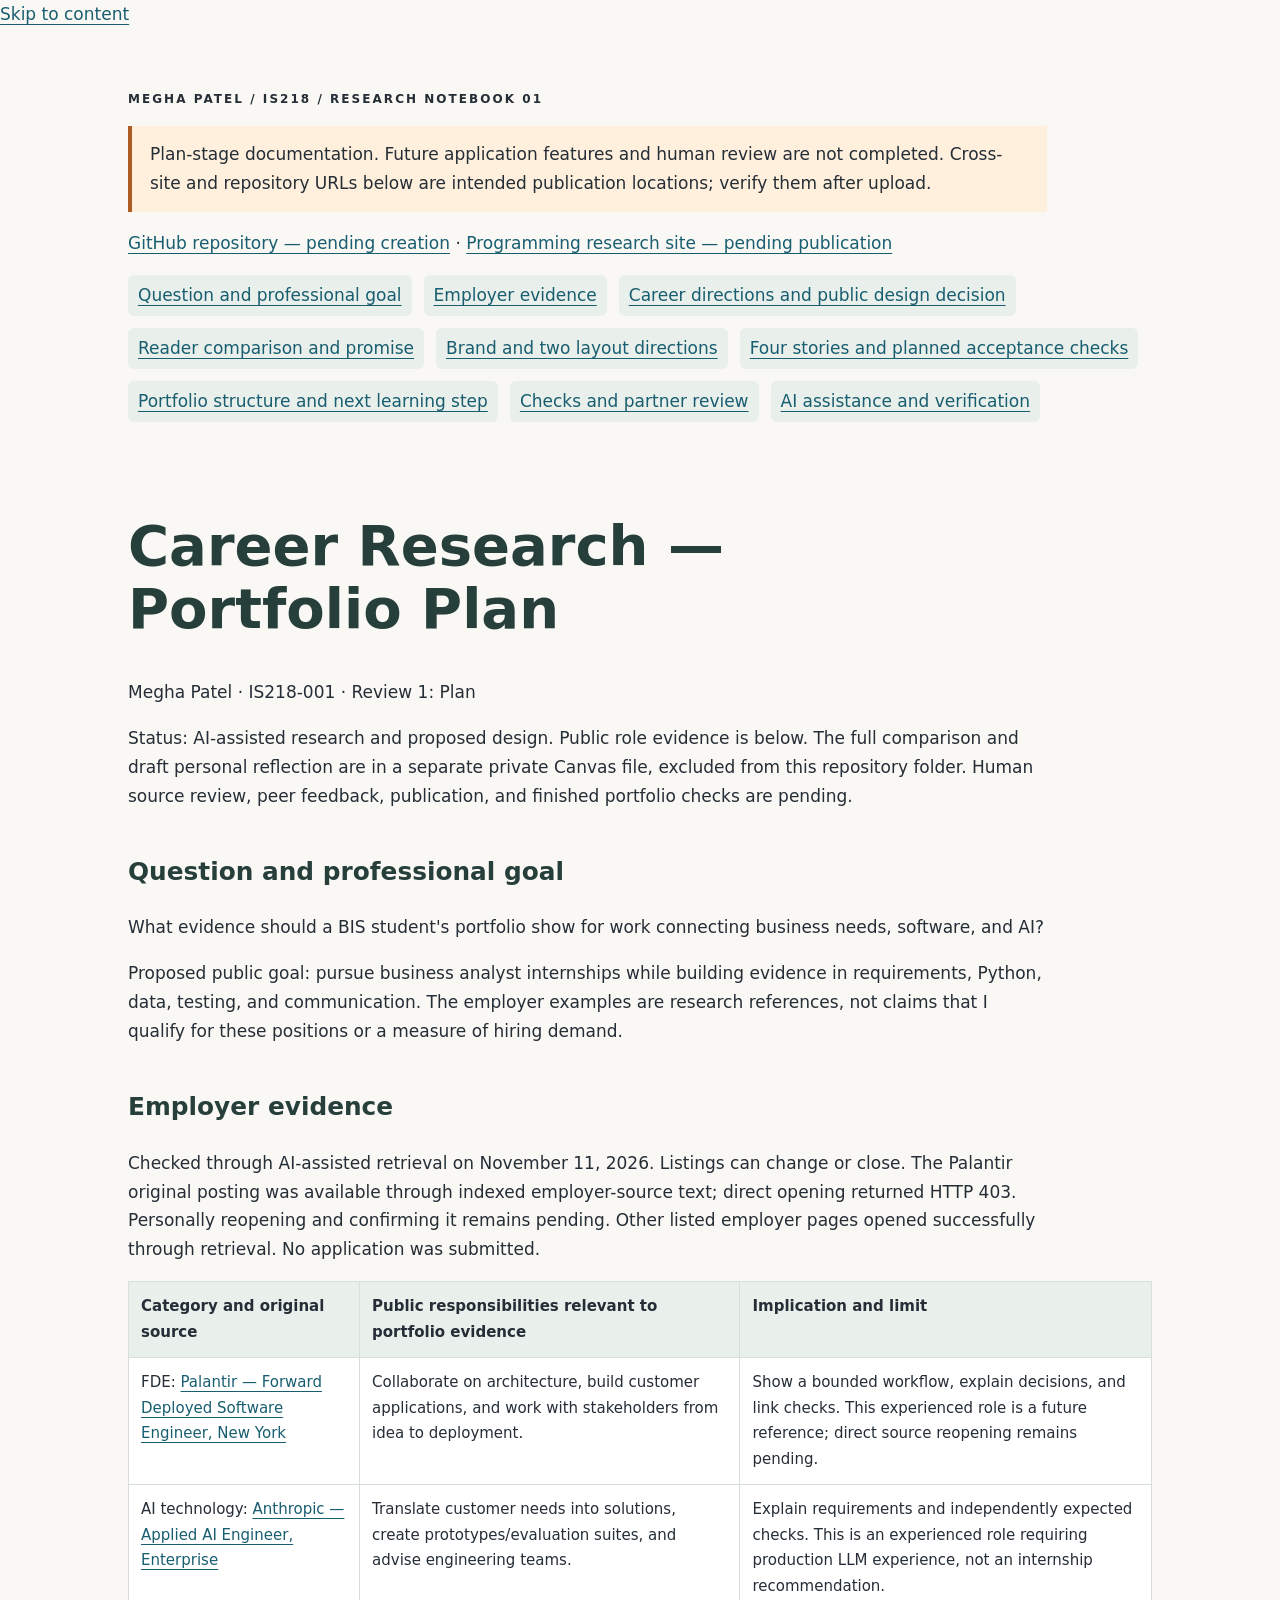
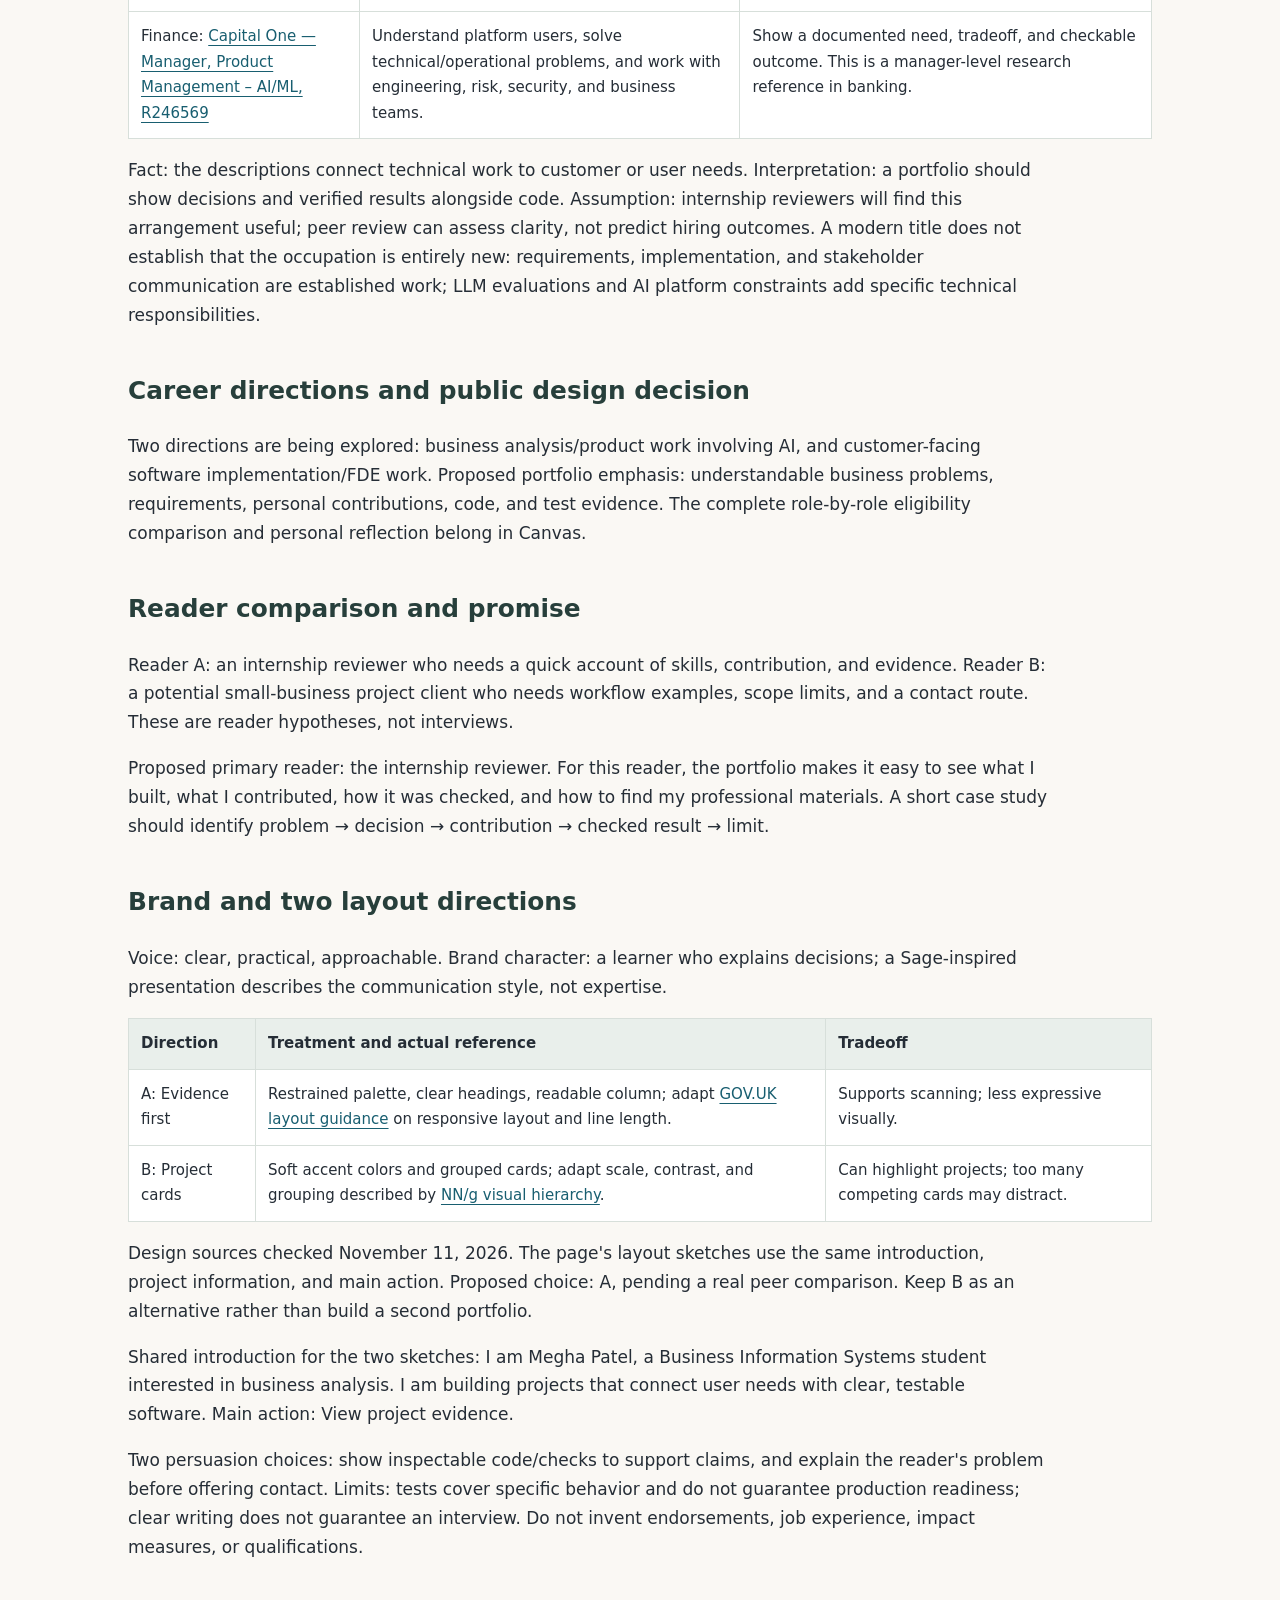
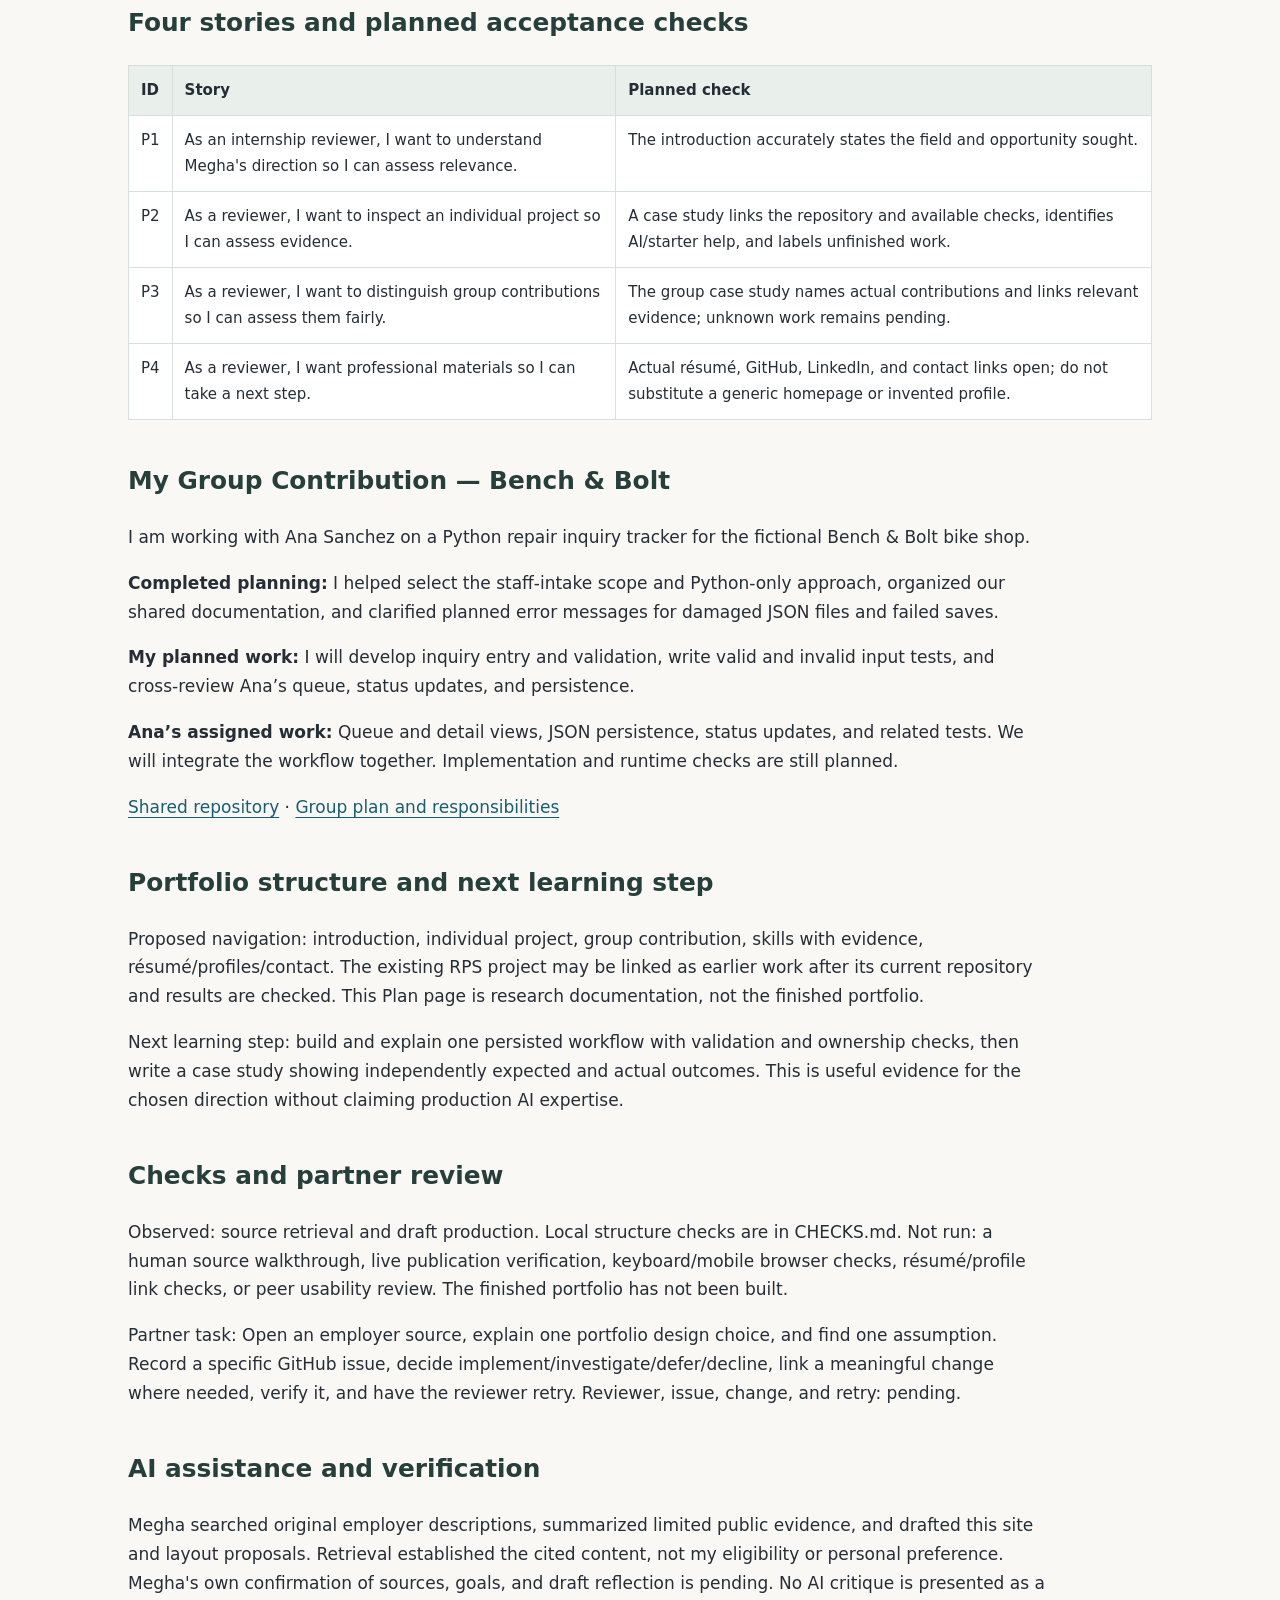
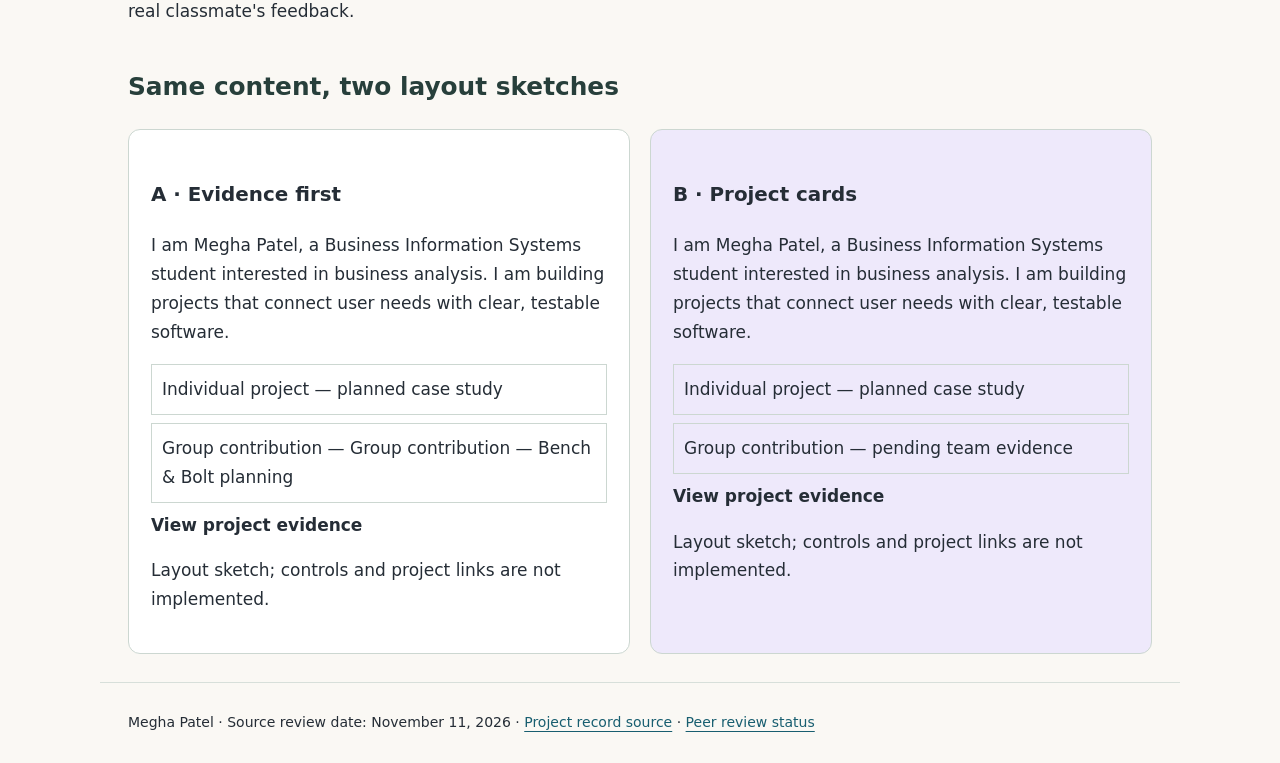
==== commit f23dc14a: "Update AI assistance section and layout sketches" ====
--- a/index.html
+++ b/index.html
@@ -51,4 +51,4 @@
 <p>Observed: source retrieval and draft production. Local structure checks are in CHECKS.md. Not run: a human source walkthrough, live publication verification, keyboard/mobile browser checks, résumé/profile link checks, or peer usability review. The finished portfolio has not been built.</p>
 <p>Partner task: Open an employer source, explain one portfolio design choice, and find one assumption. Record a specific GitHub issue, decide implement/investigate/defer/decline, link a meaningful change where needed, verify it, and have the reviewer retry. Reviewer, issue, change, and retry: pending.</p>
 <h2 id="ai-assistance-and-verification">AI assistance and verification</h2>
-<p>ChatGPT searched original employer descriptions, summarized limited public evidence, and drafted this site and layout proposals. Retrieval established the cited content, not my eligibility or personal preference. Megha&#x27;s own confirmation of sources, goals, and draft reflection is pending. No AI critique is presented as a real classmate&#x27;s feedback.</p><h2 id="layout-sketches">Same content, two layout sketches</h2><div class="sketches"><article class="mock "><h3>A · Evidence first</h3><p>I am Megha Patel, a Business Information Systems student interested in business analysis. I am building projects that connect user needs with clear, testable software.</p><span>Individual project — planned case study</span><span>Group contribution — Group contribution — Bench &amp; Bolt planning</span><strong>View project evidence</strong><p>Layout sketch; controls and project links are not implemented.</p></article><article class="mock b"><h3>B · Project cards</h3><p>I am Megha Patel, a Business Information Systems student interested in business analysis. I am building projects that connect user needs with clear, testable software.</p><span>Individual project — planned case study</span><span>Group contribution — pending team evidence</span><strong>View project evidence</strong><p>Layout sketch; controls and project links are not implemented.</p></article></div></main><footer>Megha Patel · Source review date: November 11, 2026 · <a href="https://github.com/mp2395/is218-portfolio/blob/main/PORTFOLIO-PLAN.md">Project record source</a> · <a href="https://github.com/mp2395/is218-portfolio/blob/main/PEER-REVIEW.md">Peer review status</a></footer></body></html>
+<p>Megha searched original employer descriptions, summarized limited public evidence, and drafted this site and layout proposals. Retrieval established the cited content, not my eligibility or personal preference. Megha&#x27;s own confirmation of sources, goals, and draft reflection is pending. No AI critique is presented as a real classmate&#x27;s feedback.</p><h2 id="layout-sketches">Same content, two layout sketches</h2><div class="sketches"><article class="mock "><h3>A · Evidence first</h3><p>I am Megha Patel, a Business Information Systems student interested in business analysis. I am building projects that connect user needs with clear, testable software.</p><span>Individual project — planned case study</span><span>Group contribution — Group contribution — Bench &amp; Bolt planning</span><strong>View project evidence</strong><p>Layout sketch; controls and project links are not implemented.</p></article><article class="mock b"><h3>B · Project cards</h3><p>I am Megha Patel, a Business Information Systems student interested in business analysis. I am building projects that connect user needs with clear, testable software.</p><span>Individual project — planned case study</span><span>Group contribution — pending team evidence</span><strong>View project evidence</strong><p>Layout sketch; controls and project links are not implemented.</p></article></div></main><footer>Megha Patel · Source review date: November 11, 2026 · <a href="https://github.com/mp2395/is218-portfolio/blob/main/PORTFOLIO-PLAN.md">Project record source</a> · <a href="https://github.com/mp2395/is218-portfolio/blob/main/PEER-REVIEW.md">Peer review status</a></footer></body></html>
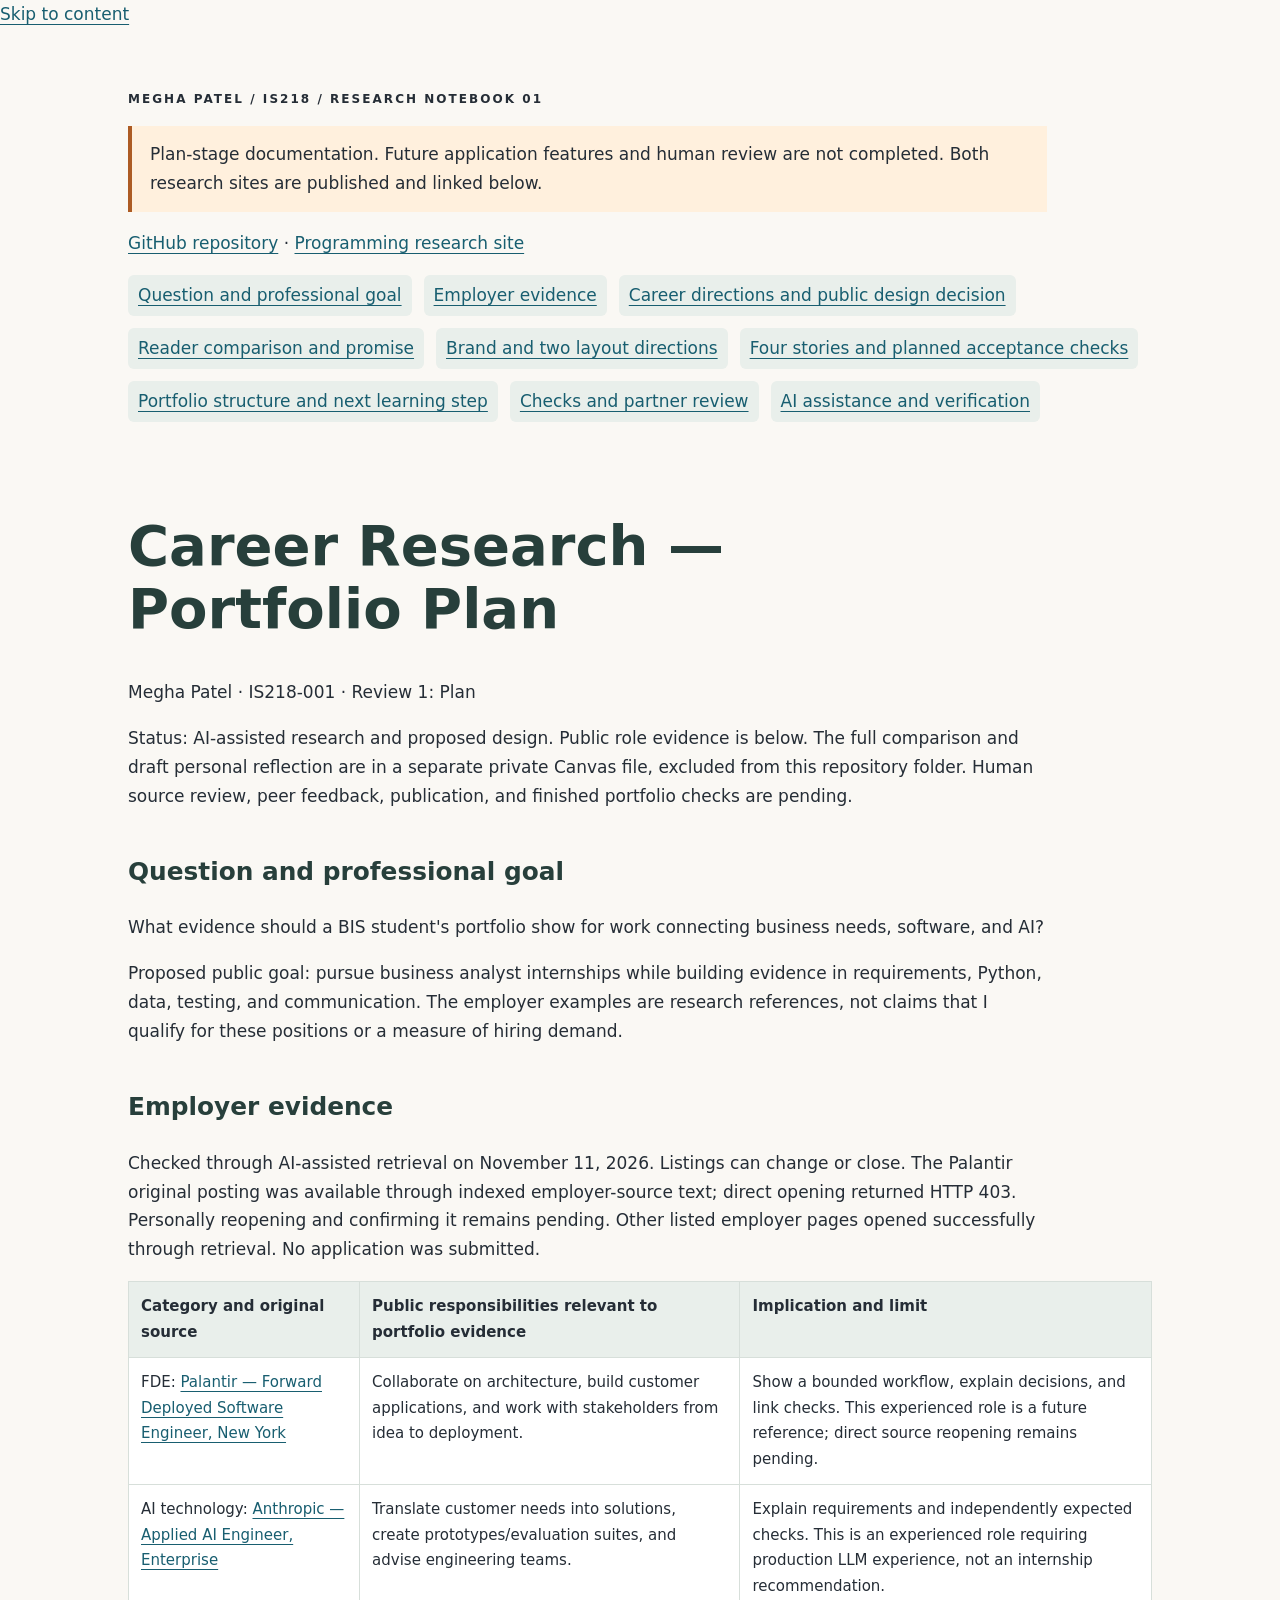
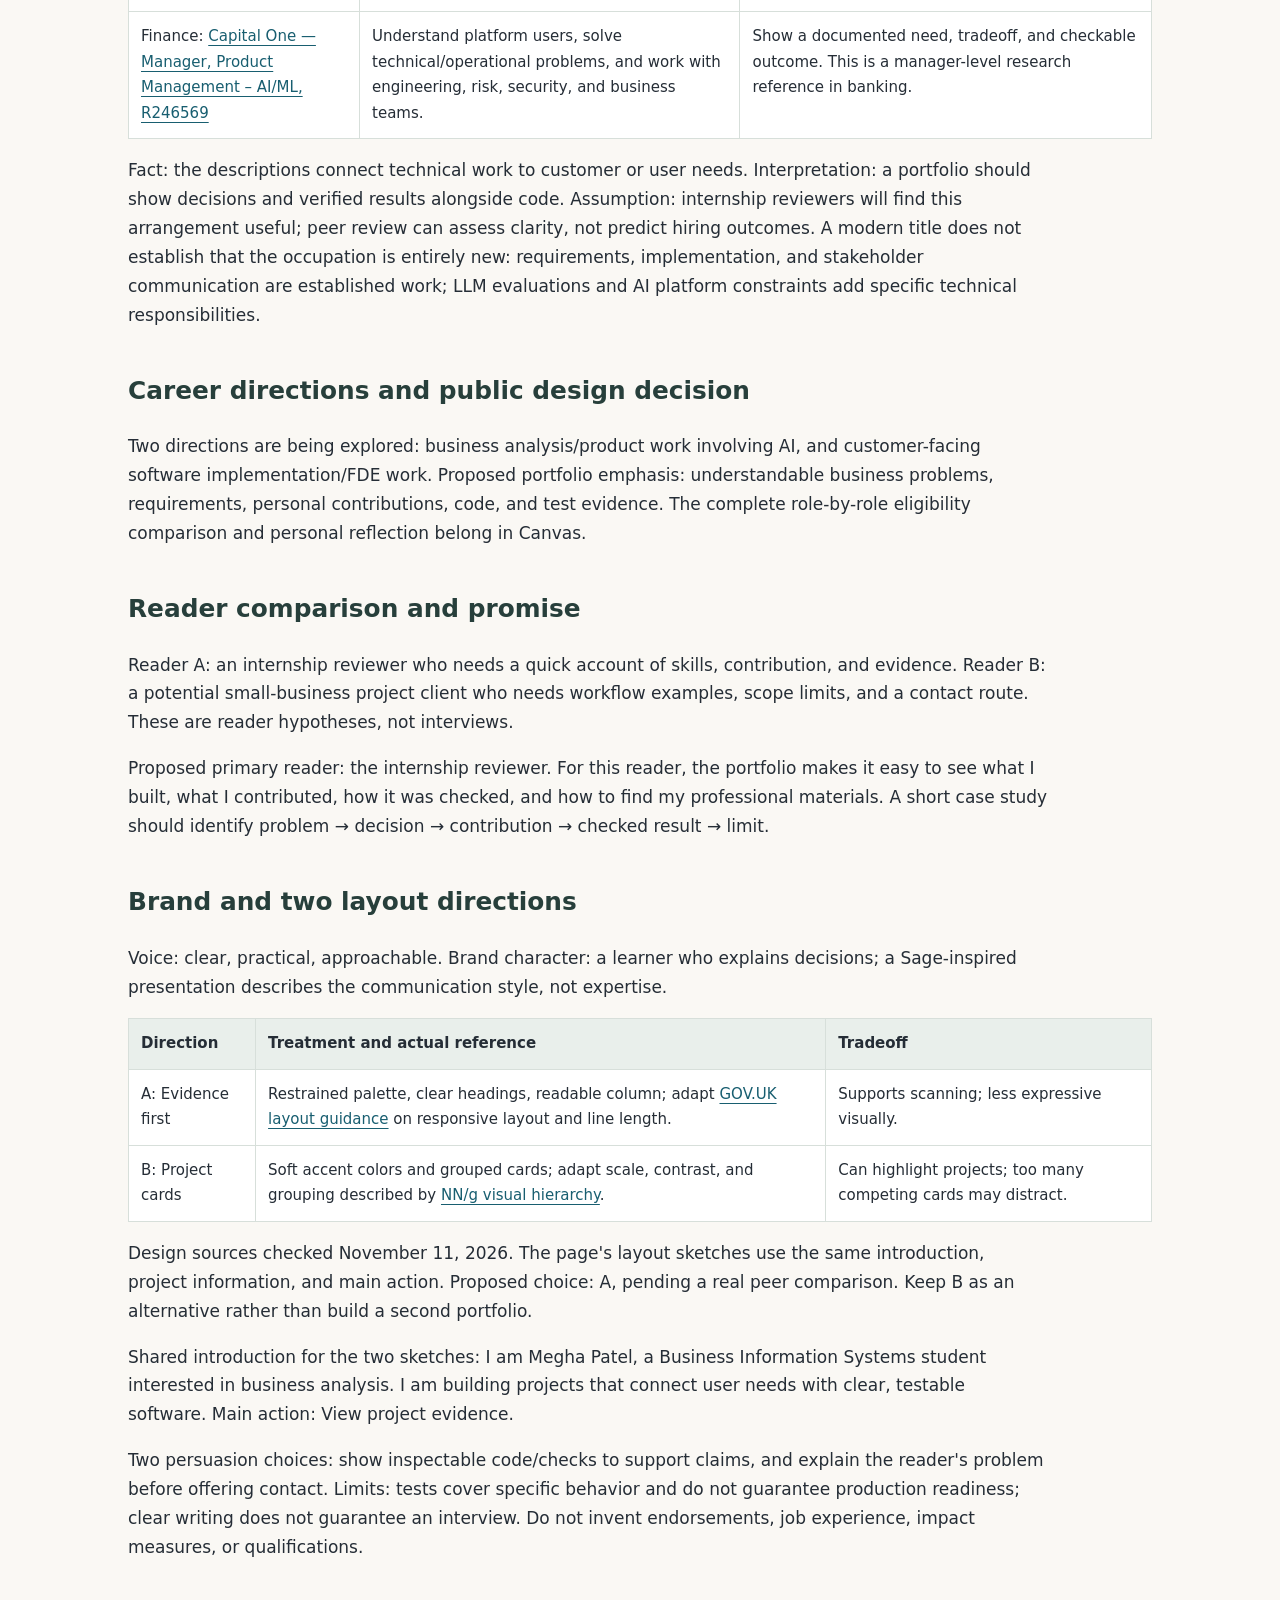
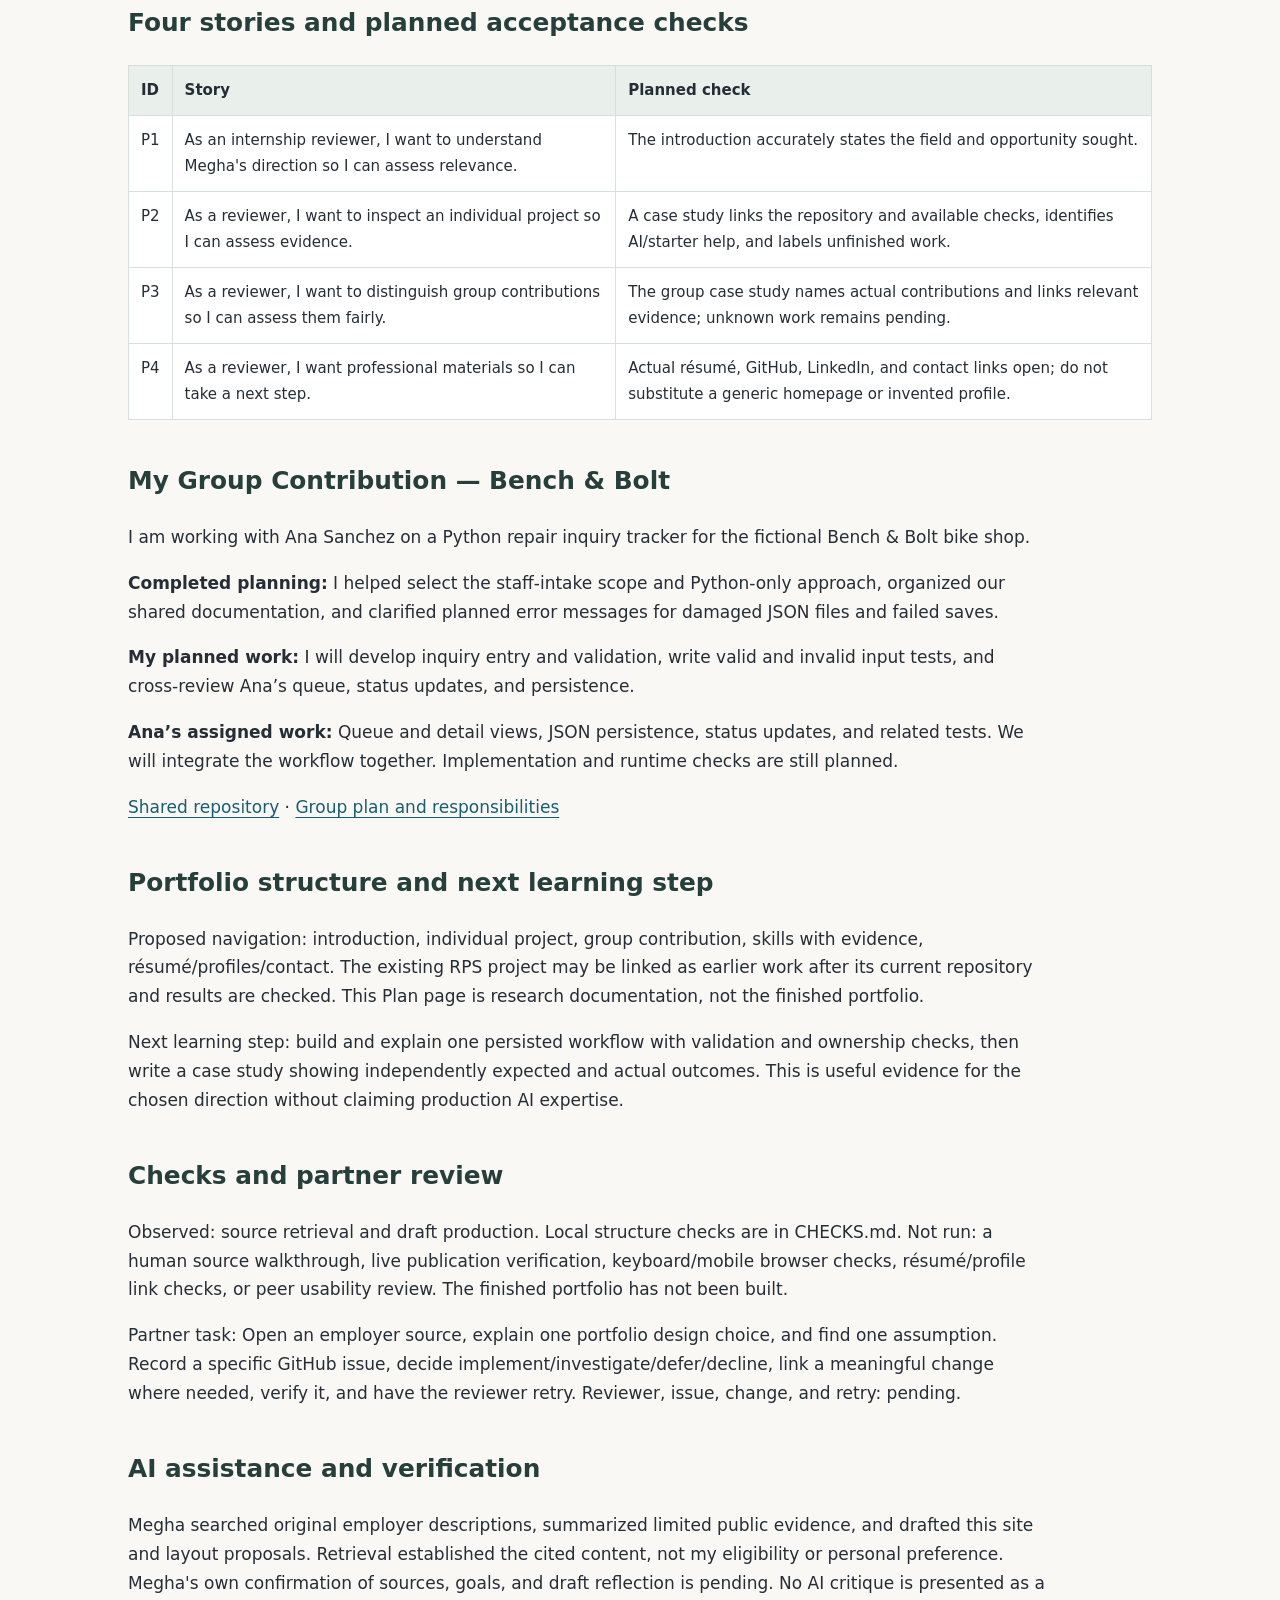
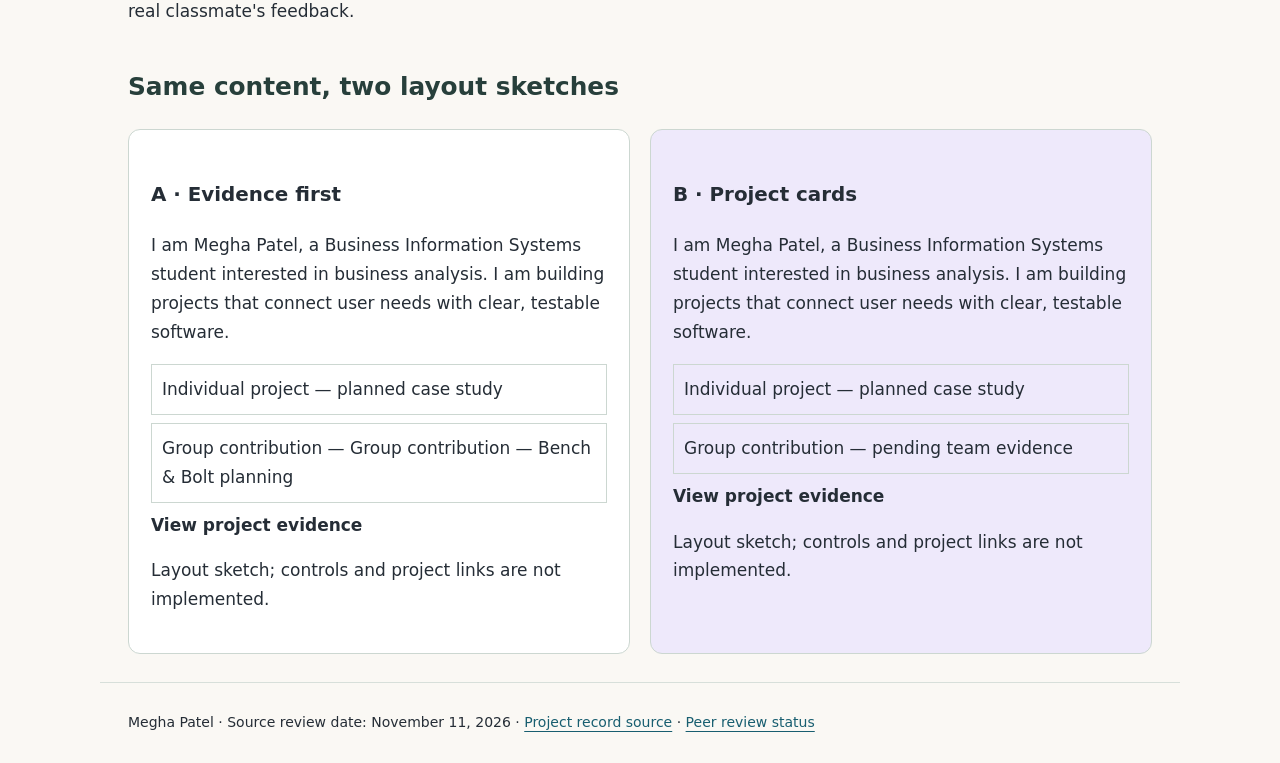
==== commit 77eb618e: "Update research site publication labels Updated the content and links in the index.html file to refl" ====
--- a/index.html
+++ b/index.html
@@ -1,4 +1,4 @@
-<!doctype html><html lang="en"><head><meta charset="utf-8"><meta name="viewport" content="width=device-width,initial-scale=1"><meta name="description" content="Megha Patel's IS218 Plan research, evidence, alternatives, and next checks."><title>Career Research · Megha Patel</title><link rel="stylesheet" href="style.css"></head><body><a href="#content">Skip to content</a><header><p class="eyebrow">Megha Patel / IS218 / Research notebook 01</p><p class="notice">Plan-stage documentation. Future application features and human review are not completed. Cross-site and repository URLs below are intended publication locations; verify them after upload.</p><p><a href="https://github.com/mp2395/is218-portfolio">GitHub repository — pending creation</a> · <a href="https://mp2395.github.io/is218-creative-project/">Programming research site — pending publication</a></p><nav aria-label="Research sections"><a href="#question-and-professional-goal">Question and professional goal</a><a href="#employer-evidence">Employer evidence</a><a href="#career-directions-and-public-design-decision">Career directions and public design decision</a><a href="#reader-comparison-and-promise">Reader comparison and promise</a><a href="#brand-and-two-layout-directions">Brand and two layout directions</a><a href="#four-stories-and-planned-acceptance-checks">Four stories and planned acceptance checks</a><a href="#portfolio-structure-and-next-learning-step">Portfolio structure and next learning step</a><a href="#checks-and-partner-review">Checks and partner review</a><a href="#ai-assistance-and-verification">AI assistance and verification</a></nav></header><main id="content"><h1 id="career-research-portfolio-plan">Career Research — Portfolio Plan</h1>
+<!doctype html><html lang="en"><head><meta charset="utf-8"><meta name="viewport" content="width=device-width,initial-scale=1"><meta name="description" content="Megha Patel's IS218 Plan research, evidence, alternatives, and next checks."><title>Career Research · Megha Patel</title><link rel="stylesheet" href="style.css"></head><body><a href="#content">Skip to content</a><header><p class="eyebrow">Megha Patel / IS218 / Research notebook 01</p><p class="notice">Plan-stage documentation. Future application features and human review are not completed. Both research sites are published and linked below. </p><p><a href="https://github.com/mp2395/is218-portfolio">GitHub repository</a> · <a href="https://mp2395.github.io/is218-creative-project/">Programming research site</a></p><nav aria-label="Research sections"><a href="#question-and-professional-goal">Question and professional goal</a><a href="#employer-evidence">Employer evidence</a><a href="#career-directions-and-public-design-decision">Career directions and public design decision</a><a href="#reader-comparison-and-promise">Reader comparison and promise</a><a href="#brand-and-two-layout-directions">Brand and two layout directions</a><a href="#four-stories-and-planned-acceptance-checks">Four stories and planned acceptance checks</a><a href="#portfolio-structure-and-next-learning-step">Portfolio structure and next learning step</a><a href="#checks-and-partner-review">Checks and partner review</a><a href="#ai-assistance-and-verification">AI assistance and verification</a></nav></header><main id="content"><h1 id="career-research-portfolio-plan">Career Research — Portfolio Plan</h1>
 <p>Megha Patel · IS218-001 · Review 1: Plan</p>
 <p>Status: AI-assisted research and proposed design. Public role evidence is below. The full comparison and draft personal reflection are in a separate private Canvas file, excluded from this repository folder. Human source review, peer feedback, publication, and finished portfolio checks are pending.</p>
 <h2 id="question-and-professional-goal">Question and professional goal</h2>
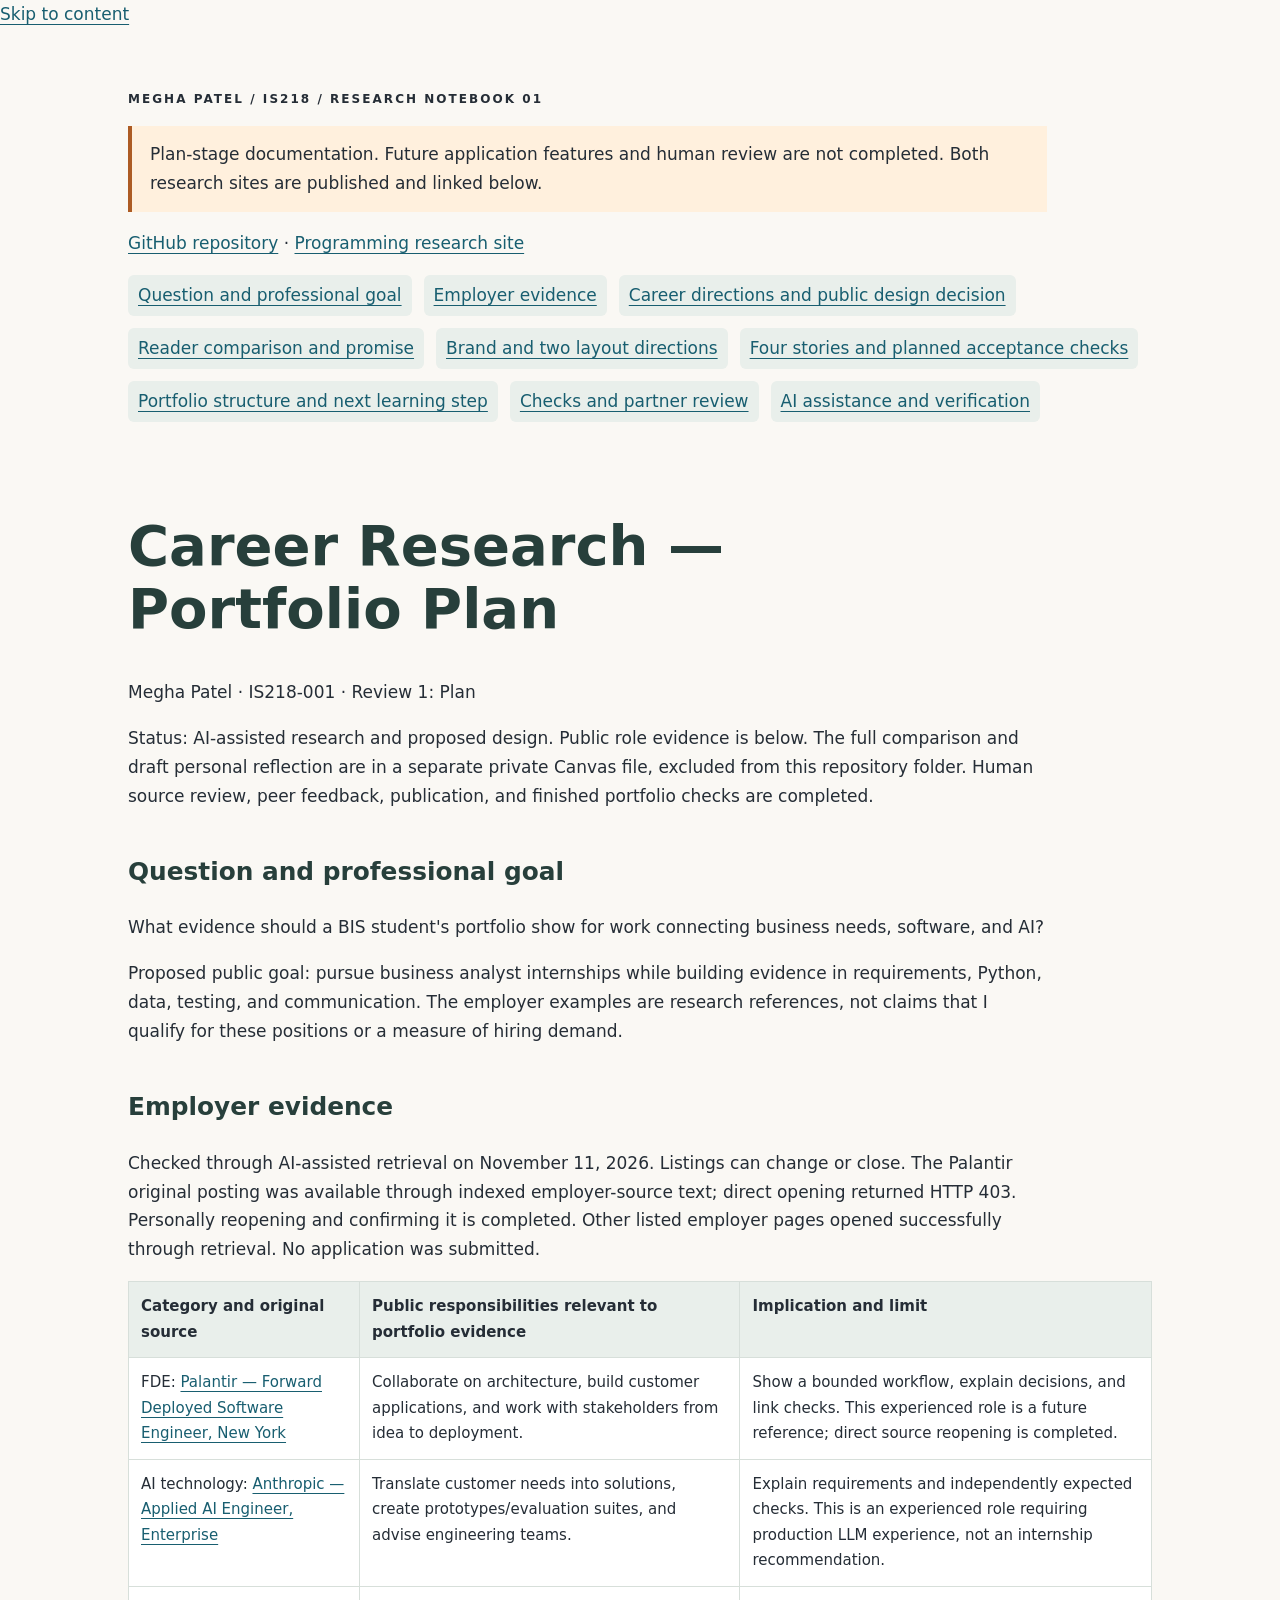
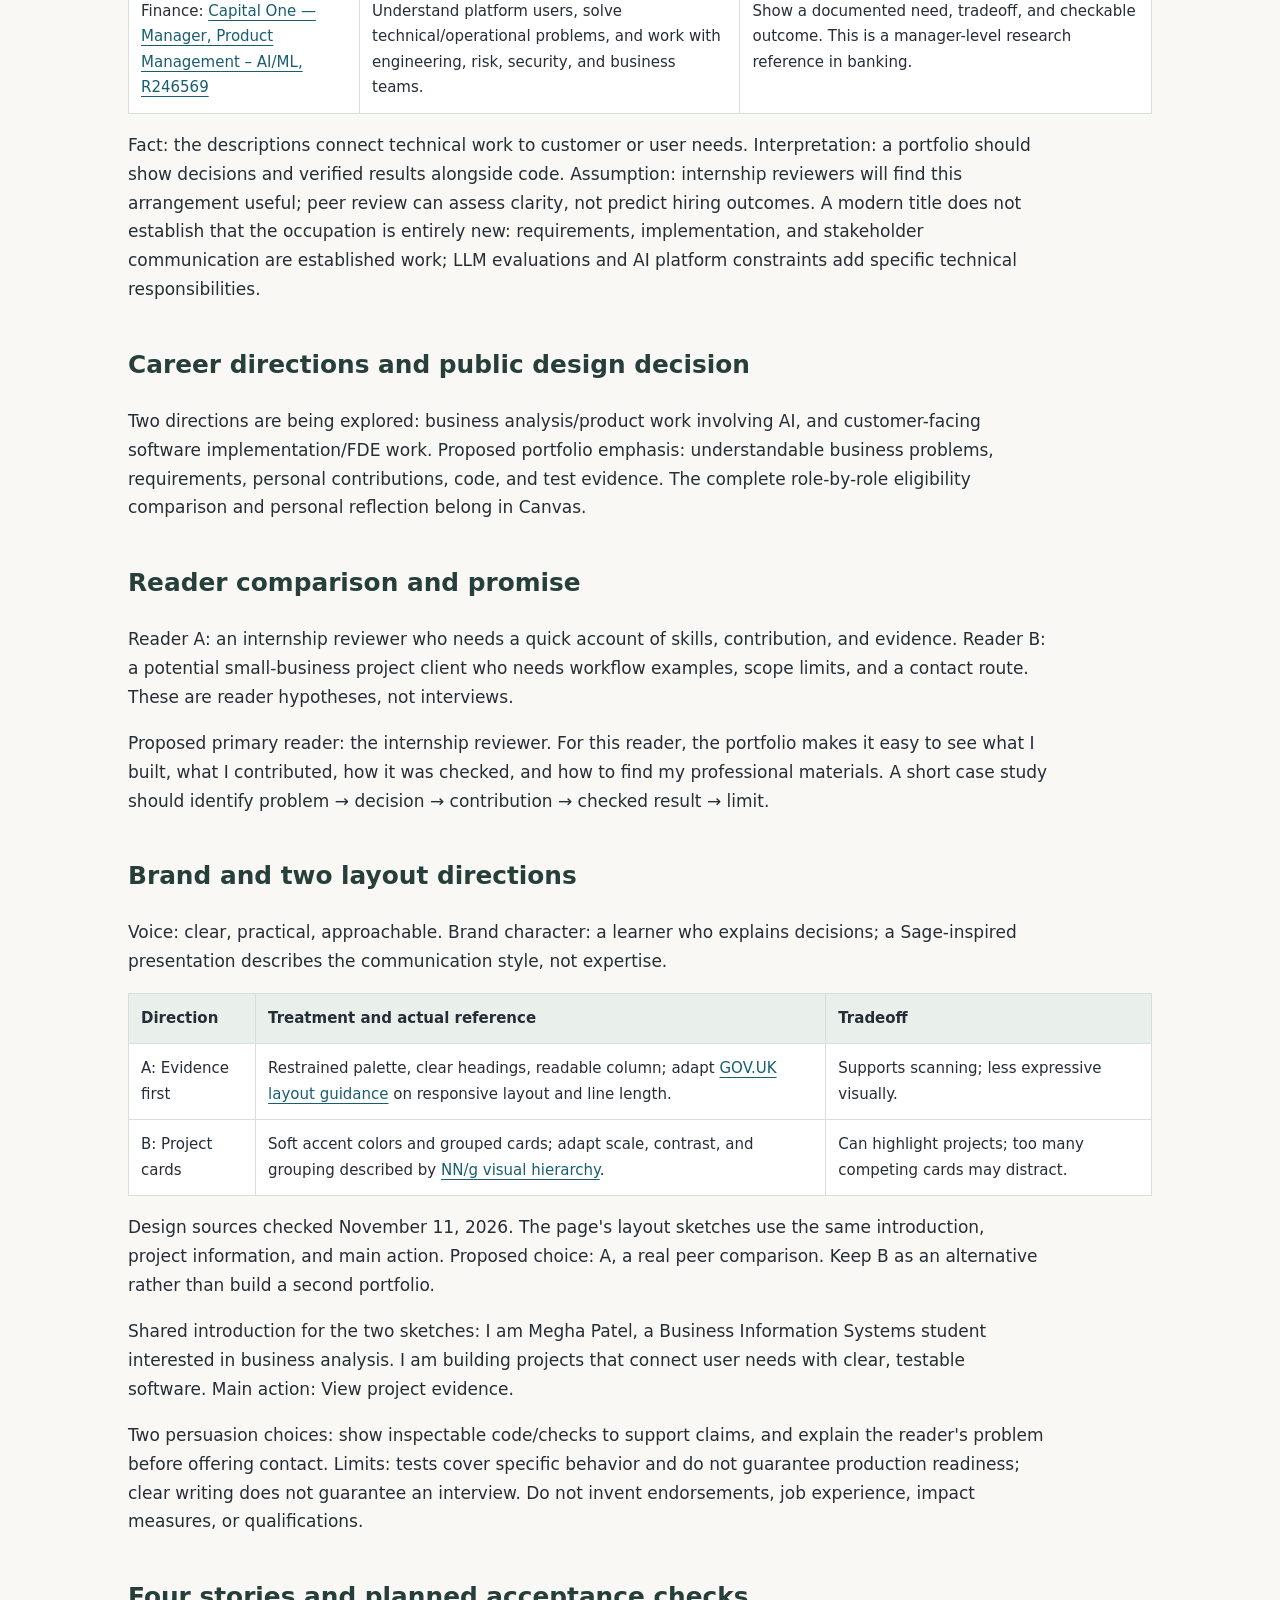
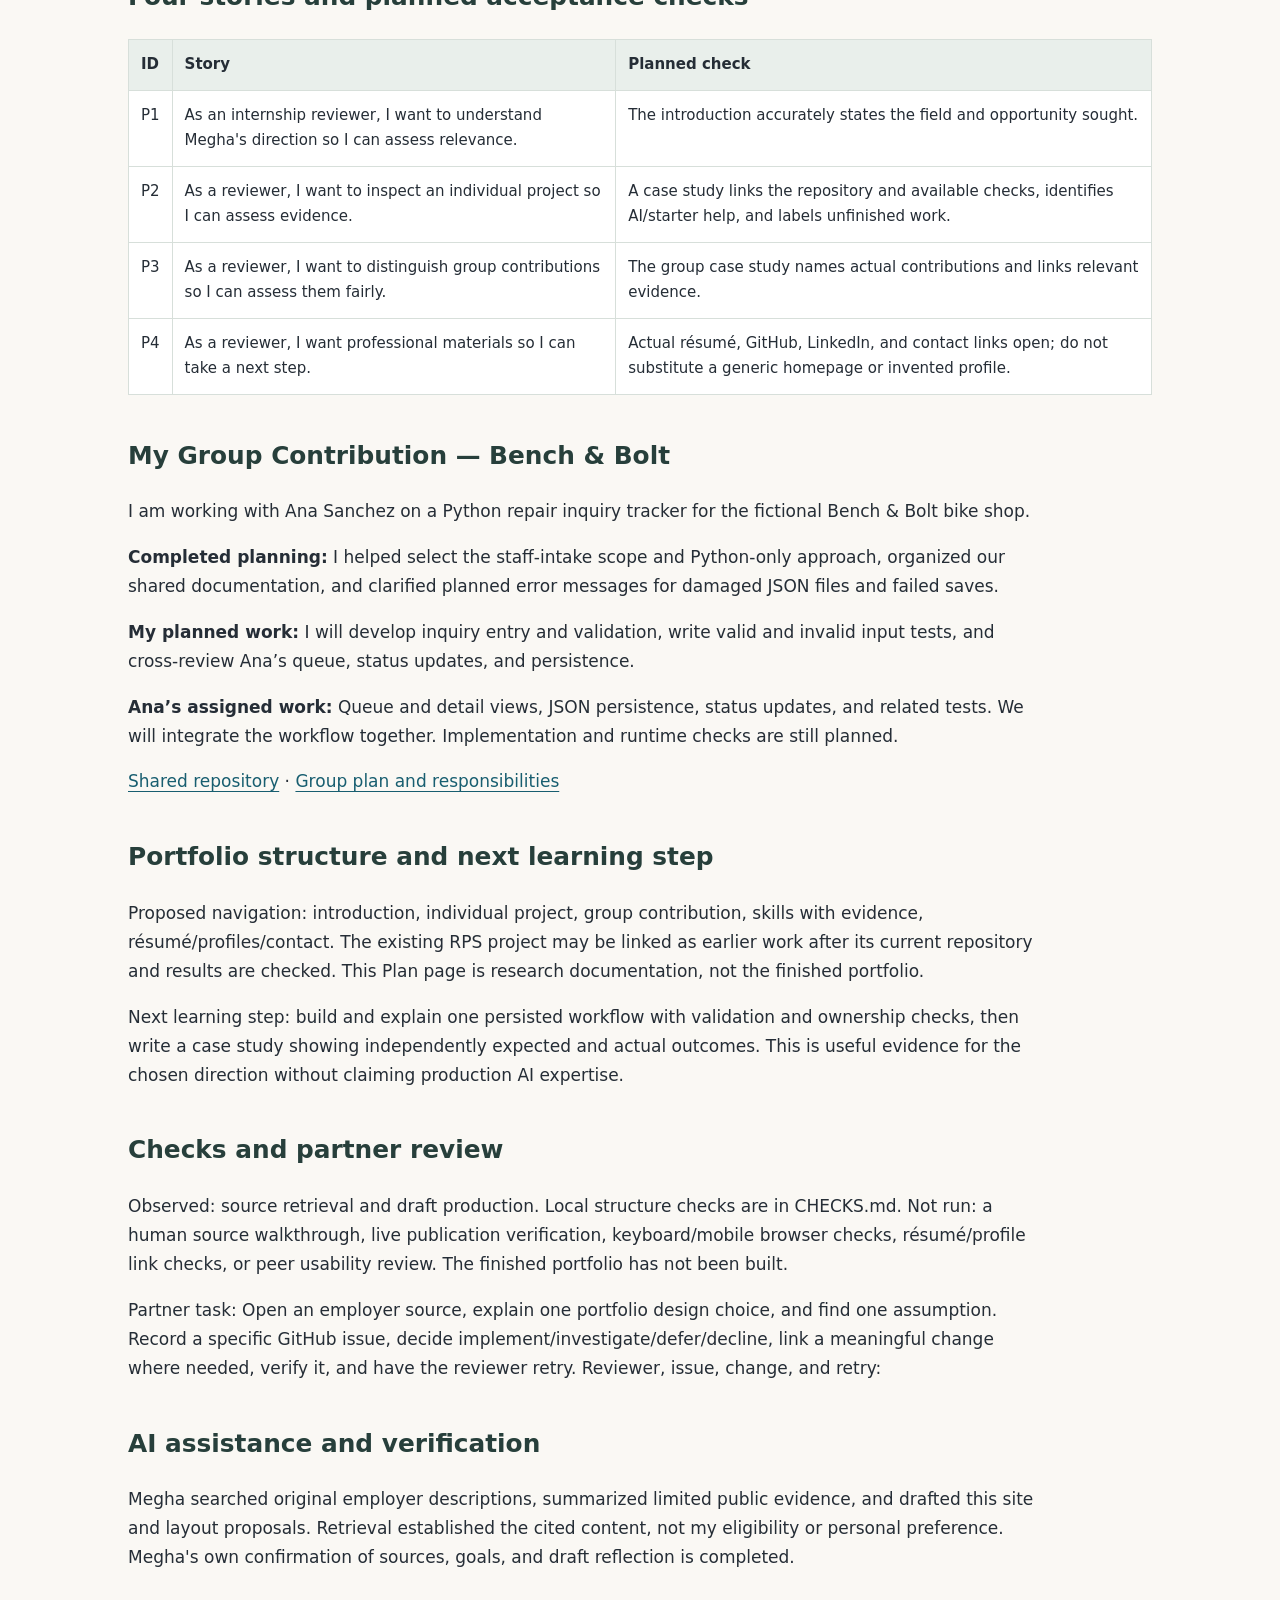
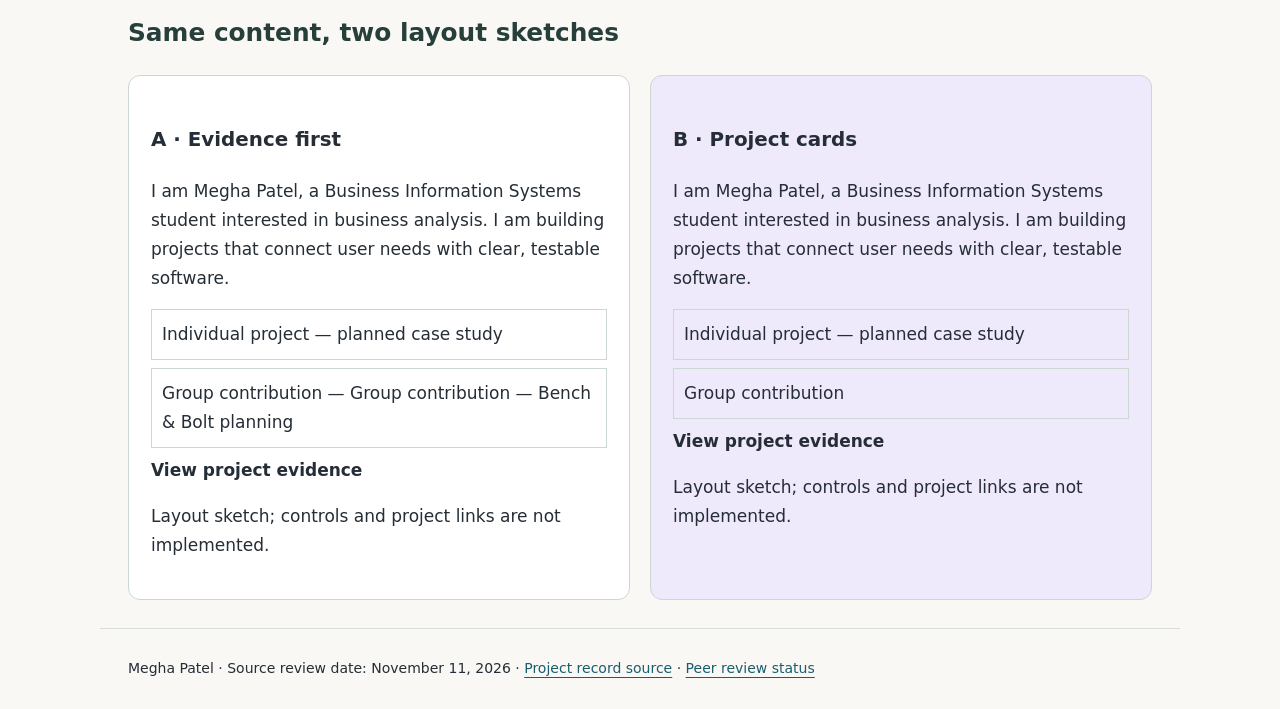
==== commit a3e19210: "Update status and retrieval process details in index.html Updated status to indicate completion of h" ====
--- a/index.html
+++ b/index.html
@@ -1,12 +1,12 @@
 <!doctype html><html lang="en"><head><meta charset="utf-8"><meta name="viewport" content="width=device-width,initial-scale=1"><meta name="description" content="Megha Patel's IS218 Plan research, evidence, alternatives, and next checks."><title>Career Research · Megha Patel</title><link rel="stylesheet" href="style.css"></head><body><a href="#content">Skip to content</a><header><p class="eyebrow">Megha Patel / IS218 / Research notebook 01</p><p class="notice">Plan-stage documentation. Future application features and human review are not completed. Both research sites are published and linked below. </p><p><a href="https://github.com/mp2395/is218-portfolio">GitHub repository</a> · <a href="https://mp2395.github.io/is218-creative-project/">Programming research site</a></p><nav aria-label="Research sections"><a href="#question-and-professional-goal">Question and professional goal</a><a href="#employer-evidence">Employer evidence</a><a href="#career-directions-and-public-design-decision">Career directions and public design decision</a><a href="#reader-comparison-and-promise">Reader comparison and promise</a><a href="#brand-and-two-layout-directions">Brand and two layout directions</a><a href="#four-stories-and-planned-acceptance-checks">Four stories and planned acceptance checks</a><a href="#portfolio-structure-and-next-learning-step">Portfolio structure and next learning step</a><a href="#checks-and-partner-review">Checks and partner review</a><a href="#ai-assistance-and-verification">AI assistance and verification</a></nav></header><main id="content"><h1 id="career-research-portfolio-plan">Career Research — Portfolio Plan</h1>
 <p>Megha Patel · IS218-001 · Review 1: Plan</p>
-<p>Status: AI-assisted research and proposed design. Public role evidence is below. The full comparison and draft personal reflection are in a separate private Canvas file, excluded from this repository folder. Human source review, peer feedback, publication, and finished portfolio checks are pending.</p>
+<p>Status: AI-assisted research and proposed design. Public role evidence is below. The full comparison and draft personal reflection are in a separate private Canvas file, excluded from this repository folder. Human source review, peer feedback, publication, and finished portfolio checks are completed.</p>
 <h2 id="question-and-professional-goal">Question and professional goal</h2>
 <p>What evidence should a BIS student&#x27;s portfolio show for work connecting business needs, software, and AI?</p>
 <p>Proposed public goal: pursue business analyst internships while building evidence in requirements, Python, data, testing, and communication. The employer examples are research references, not claims that I qualify for these positions or a measure of hiring demand.</p>
 <h2 id="employer-evidence">Employer evidence</h2>
-<p>Checked through AI-assisted retrieval on November 11, 2026. Listings can change or close. The Palantir original posting was available through indexed employer-source text; direct opening returned HTTP 403. Personally reopening and confirming it remains pending. Other listed employer pages opened successfully through retrieval. No application was submitted.</p>
-<div class="table-wrap"><table><thead><tr><th scope="col">Category and original source</th><th scope="col">Public responsibilities relevant to portfolio evidence</th><th scope="col">Implication and limit</th></tr></thead><tbody><tr><td>FDE: <a href="https://jobs.lever.co/palantir/dab396d4-2f14-4796-aac0-0d82883dccf0">Palantir — Forward Deployed Software Engineer, New York</a></td><td>Collaborate on architecture, build customer applications, and work with stakeholders from idea to deployment.</td><td>Show a bounded workflow, explain decisions, and link checks. This experienced role is a future reference; direct source reopening remains pending.</td></tr><tr><td>AI technology: <a href="https://job-boards.greenhouse.io/anthropic/jobs/5057647008">Anthropic — Applied AI Engineer, Enterprise</a></td><td>Translate customer needs into solutions, create prototypes/evaluation suites, and advise engineering teams.</td><td>Explain requirements and independently expected checks. This is an experienced role requiring production LLM experience, not an internship recommendation.</td></tr><tr><td>Finance: <a href="https://www.capitalonecareers.com/job/mclean/manager-product-management-ai-ml/1732/97576313600">Capital One — Manager, Product Management – AI/ML, R246569</a></td><td>Understand platform users, solve technical/operational problems, and work with engineering, risk, security, and business teams.</td><td>Show a documented need, tradeoff, and checkable outcome. This is a manager-level research reference in banking.</td></tr></tbody></table></div>
+<p>Checked through AI-assisted retrieval on November 11, 2026. Listings can change or close. The Palantir original posting was available through indexed employer-source text; direct opening returned HTTP 403. Personally reopening and confirming it is completed. Other listed employer pages opened successfully through retrieval. No application was submitted.</p>
+<div class="table-wrap"><table><thead><tr><th scope="col">Category and original source</th><th scope="col">Public responsibilities relevant to portfolio evidence</th><th scope="col">Implication and limit</th></tr></thead><tbody><tr><td>FDE: <a href="https://jobs.lever.co/palantir/dab396d4-2f14-4796-aac0-0d82883dccf0">Palantir — Forward Deployed Software Engineer, New York</a></td><td>Collaborate on architecture, build customer applications, and work with stakeholders from idea to deployment.</td><td>Show a bounded workflow, explain decisions, and link checks. This experienced role is a future reference; direct source reopening is completed.</td></tr><tr><td>AI technology: <a href="https://job-boards.greenhouse.io/anthropic/jobs/5057647008">Anthropic — Applied AI Engineer, Enterprise</a></td><td>Translate customer needs into solutions, create prototypes/evaluation suites, and advise engineering teams.</td><td>Explain requirements and independently expected checks. This is an experienced role requiring production LLM experience, not an internship recommendation.</td></tr><tr><td>Finance: <a href="https://www.capitalonecareers.com/job/mclean/manager-product-management-ai-ml/1732/97576313600">Capital One — Manager, Product Management – AI/ML, R246569</a></td><td>Understand platform users, solve technical/operational problems, and work with engineering, risk, security, and business teams.</td><td>Show a documented need, tradeoff, and checkable outcome. This is a manager-level research reference in banking.</td></tr></tbody></table></div>
 <p>Fact: the descriptions connect technical work to customer or user needs. Interpretation: a portfolio should show decisions and verified results alongside code. Assumption: internship reviewers will find this arrangement useful; peer review can assess clarity, not predict hiring outcomes. A modern title does not establish that the occupation is entirely new: requirements, implementation, and stakeholder communication are established work; LLM evaluations and AI platform constraints add specific technical responsibilities.</p>
 <h2 id="career-directions-and-public-design-decision">Career directions and public design decision</h2>
 <p>Two directions are being explored: business analysis/product work involving AI, and customer-facing software implementation/FDE work. Proposed portfolio emphasis: understandable business problems, requirements, personal contributions, code, and test evidence. The complete role-by-role eligibility comparison and personal reflection belong in Canvas.</p>
@@ -16,11 +16,11 @@
 <h2 id="brand-and-two-layout-directions">Brand and two layout directions</h2>
 <p>Voice: clear, practical, approachable. Brand character: a learner who explains decisions; a Sage-inspired presentation describes the communication style, not expertise.</p>
 <div class="table-wrap"><table><thead><tr><th scope="col">Direction</th><th scope="col">Treatment and actual reference</th><th scope="col">Tradeoff</th></tr></thead><tbody><tr><td>A: Evidence first</td><td>Restrained palette, clear headings, readable column; adapt <a href="https://design-system.service.gov.uk/styles/layout/">GOV.UK layout guidance</a> on responsive layout and line length.</td><td>Supports scanning; less expressive visually.</td></tr><tr><td>B: Project cards</td><td>Soft accent colors and grouped cards; adapt scale, contrast, and grouping described by <a href="https://www.nngroup.com/articles/visual-hierarchy-ux-definition/">NN/g visual hierarchy</a>.</td><td>Can highlight projects; too many competing cards may distract.</td></tr></tbody></table></div>
-<p>Design sources checked November 11, 2026. The page&#x27;s layout sketches use the same introduction, project information, and main action. Proposed choice: A, pending a real peer comparison. Keep B as an alternative rather than build a second portfolio.</p>
+<p>Design sources checked November 11, 2026. The page&#x27;s layout sketches use the same introduction, project information, and main action. Proposed choice: A, a real peer comparison. Keep B as an alternative rather than build a second portfolio.</p>
 <p>Shared introduction for the two sketches: I am Megha Patel, a Business Information Systems student interested in business analysis. I am building projects that connect user needs with clear, testable software. Main action: View project evidence.</p>
 <p>Two persuasion choices: show inspectable code/checks to support claims, and explain the reader&#x27;s problem before offering contact. Limits: tests cover specific behavior and do not guarantee production readiness; clear writing does not guarantee an interview. Do not invent endorsements, job experience, impact measures, or qualifications.</p>
 <h2 id="four-stories-and-planned-acceptance-checks">Four stories and planned acceptance checks</h2>
-<div class="table-wrap"><table><thead><tr><th scope="col">ID</th><th scope="col">Story</th><th scope="col">Planned check</th></tr></thead><tbody><tr><td>P1</td><td>As an internship reviewer, I want to understand Megha&#x27;s direction so I can assess relevance.</td><td>The introduction accurately states the field and opportunity sought.</td></tr><tr><td>P2</td><td>As a reviewer, I want to inspect an individual project so I can assess evidence.</td><td>A case study links the repository and available checks, identifies AI/starter help, and labels unfinished work.</td></tr><tr><td>P3</td><td>As a reviewer, I want to distinguish group contributions so I can assess them fairly.</td><td>The group case study names actual contributions and links relevant evidence; unknown work remains pending.</td></tr><tr><td>P4</td><td>As a reviewer, I want professional materials so I can take a next step.</td><td>Actual résumé, GitHub, LinkedIn, and contact links open; do not substitute a generic homepage or invented profile.</td></tr></tbody></table></div>
+<div class="table-wrap"><table><thead><tr><th scope="col">ID</th><th scope="col">Story</th><th scope="col">Planned check</th></tr></thead><tbody><tr><td>P1</td><td>As an internship reviewer, I want to understand Megha&#x27;s direction so I can assess relevance.</td><td>The introduction accurately states the field and opportunity sought.</td></tr><tr><td>P2</td><td>As a reviewer, I want to inspect an individual project so I can assess evidence.</td><td>A case study links the repository and available checks, identifies AI/starter help, and labels unfinished work.</td></tr><tr><td>P3</td><td>As a reviewer, I want to distinguish group contributions so I can assess them fairly.</td><td>The group case study names actual contributions and links relevant evidence.</td></tr><tr><td>P4</td><td>As a reviewer, I want professional materials so I can take a next step.</td><td>Actual résumé, GitHub, LinkedIn, and contact links open; do not substitute a generic homepage or invented profile.</td></tr></tbody></table></div>
 <h2 id="group-contribution">My Group Contribution — Bench &amp; Bolt</h2>
 
 <p>I am working with Ana Sanchez on a Python repair inquiry
@@ -49,6 +49,6 @@
 <p>Next learning step: build and explain one persisted workflow with validation and ownership checks, then write a case study showing independently expected and actual outcomes. This is useful evidence for the chosen direction without claiming production AI expertise.</p>
 <h2 id="checks-and-partner-review">Checks and partner review</h2>
 <p>Observed: source retrieval and draft production. Local structure checks are in CHECKS.md. Not run: a human source walkthrough, live publication verification, keyboard/mobile browser checks, résumé/profile link checks, or peer usability review. The finished portfolio has not been built.</p>
-<p>Partner task: Open an employer source, explain one portfolio design choice, and find one assumption. Record a specific GitHub issue, decide implement/investigate/defer/decline, link a meaningful change where needed, verify it, and have the reviewer retry. Reviewer, issue, change, and retry: pending.</p>
+<p>Partner task: Open an employer source, explain one portfolio design choice, and find one assumption. Record a specific GitHub issue, decide implement/investigate/defer/decline, link a meaningful change where needed, verify it, and have the reviewer retry. Reviewer, issue, change, and retry:</p>
 <h2 id="ai-assistance-and-verification">AI assistance and verification</h2>
-<p>Megha searched original employer descriptions, summarized limited public evidence, and drafted this site and layout proposals. Retrieval established the cited content, not my eligibility or personal preference. Megha&#x27;s own confirmation of sources, goals, and draft reflection is pending. No AI critique is presented as a real classmate&#x27;s feedback.</p><h2 id="layout-sketches">Same content, two layout sketches</h2><div class="sketches"><article class="mock "><h3>A · Evidence first</h3><p>I am Megha Patel, a Business Information Systems student interested in business analysis. I am building projects that connect user needs with clear, testable software.</p><span>Individual project — planned case study</span><span>Group contribution — Group contribution — Bench &amp; Bolt planning</span><strong>View project evidence</strong><p>Layout sketch; controls and project links are not implemented.</p></article><article class="mock b"><h3>B · Project cards</h3><p>I am Megha Patel, a Business Information Systems student interested in business analysis. I am building projects that connect user needs with clear, testable software.</p><span>Individual project — planned case study</span><span>Group contribution — pending team evidence</span><strong>View project evidence</strong><p>Layout sketch; controls and project links are not implemented.</p></article></div></main><footer>Megha Patel · Source review date: November 11, 2026 · <a href="https://github.com/mp2395/is218-portfolio/blob/main/PORTFOLIO-PLAN.md">Project record source</a> · <a href="https://github.com/mp2395/is218-portfolio/blob/main/PEER-REVIEW.md">Peer review status</a></footer></body></html>
+<p>Megha searched original employer descriptions, summarized limited public evidence, and drafted this site and layout proposals. Retrieval established the cited content, not my eligibility or personal preference. Megha&#x27;s own confirmation of sources, goals, and draft reflection is completed. </p><h2 id="layout-sketches">Same content, two layout sketches</h2><div class="sketches"><article class="mock "><h3>A · Evidence first</h3><p>I am Megha Patel, a Business Information Systems student interested in business analysis. I am building projects that connect user needs with clear, testable software.</p><span>Individual project — planned case study</span><span>Group contribution — Group contribution — Bench &amp; Bolt planning</span><strong>View project evidence</strong><p>Layout sketch; controls and project links are not implemented.</p></article><article class="mock b"><h3>B · Project cards</h3><p>I am Megha Patel, a Business Information Systems student interested in business analysis. I am building projects that connect user needs with clear, testable software.</p><span>Individual project — planned case study</span><span>Group contribution </span><strong>View project evidence</strong><p>Layout sketch; controls and project links are not implemented.</p></article></div></main><footer>Megha Patel · Source review date: November 11, 2026 · <a href="https://github.com/mp2395/is218-portfolio/blob/main/PORTFOLIO-PLAN.md">Project record source</a> · <a href="https://github.com/mp2395/is218-portfolio/blob/main/PEER-REVIEW.md">Peer review status</a></footer></body></html>
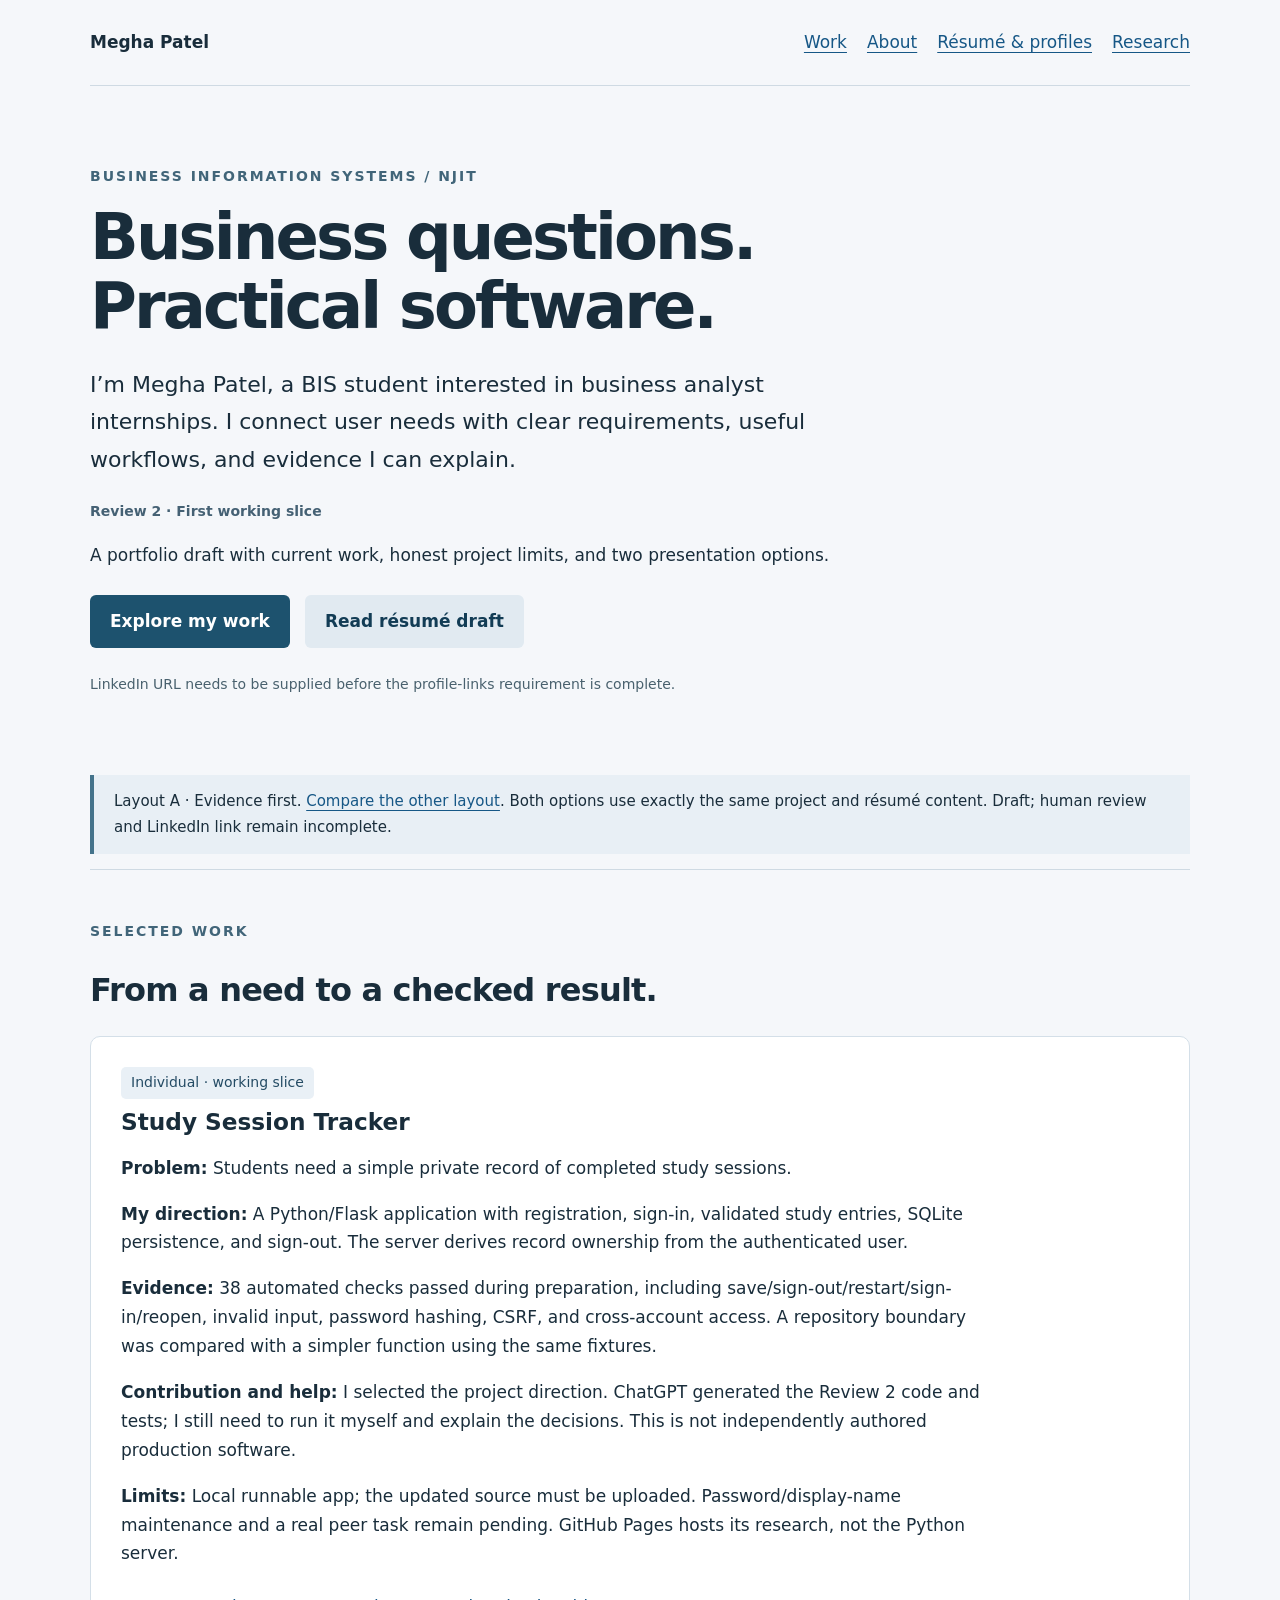
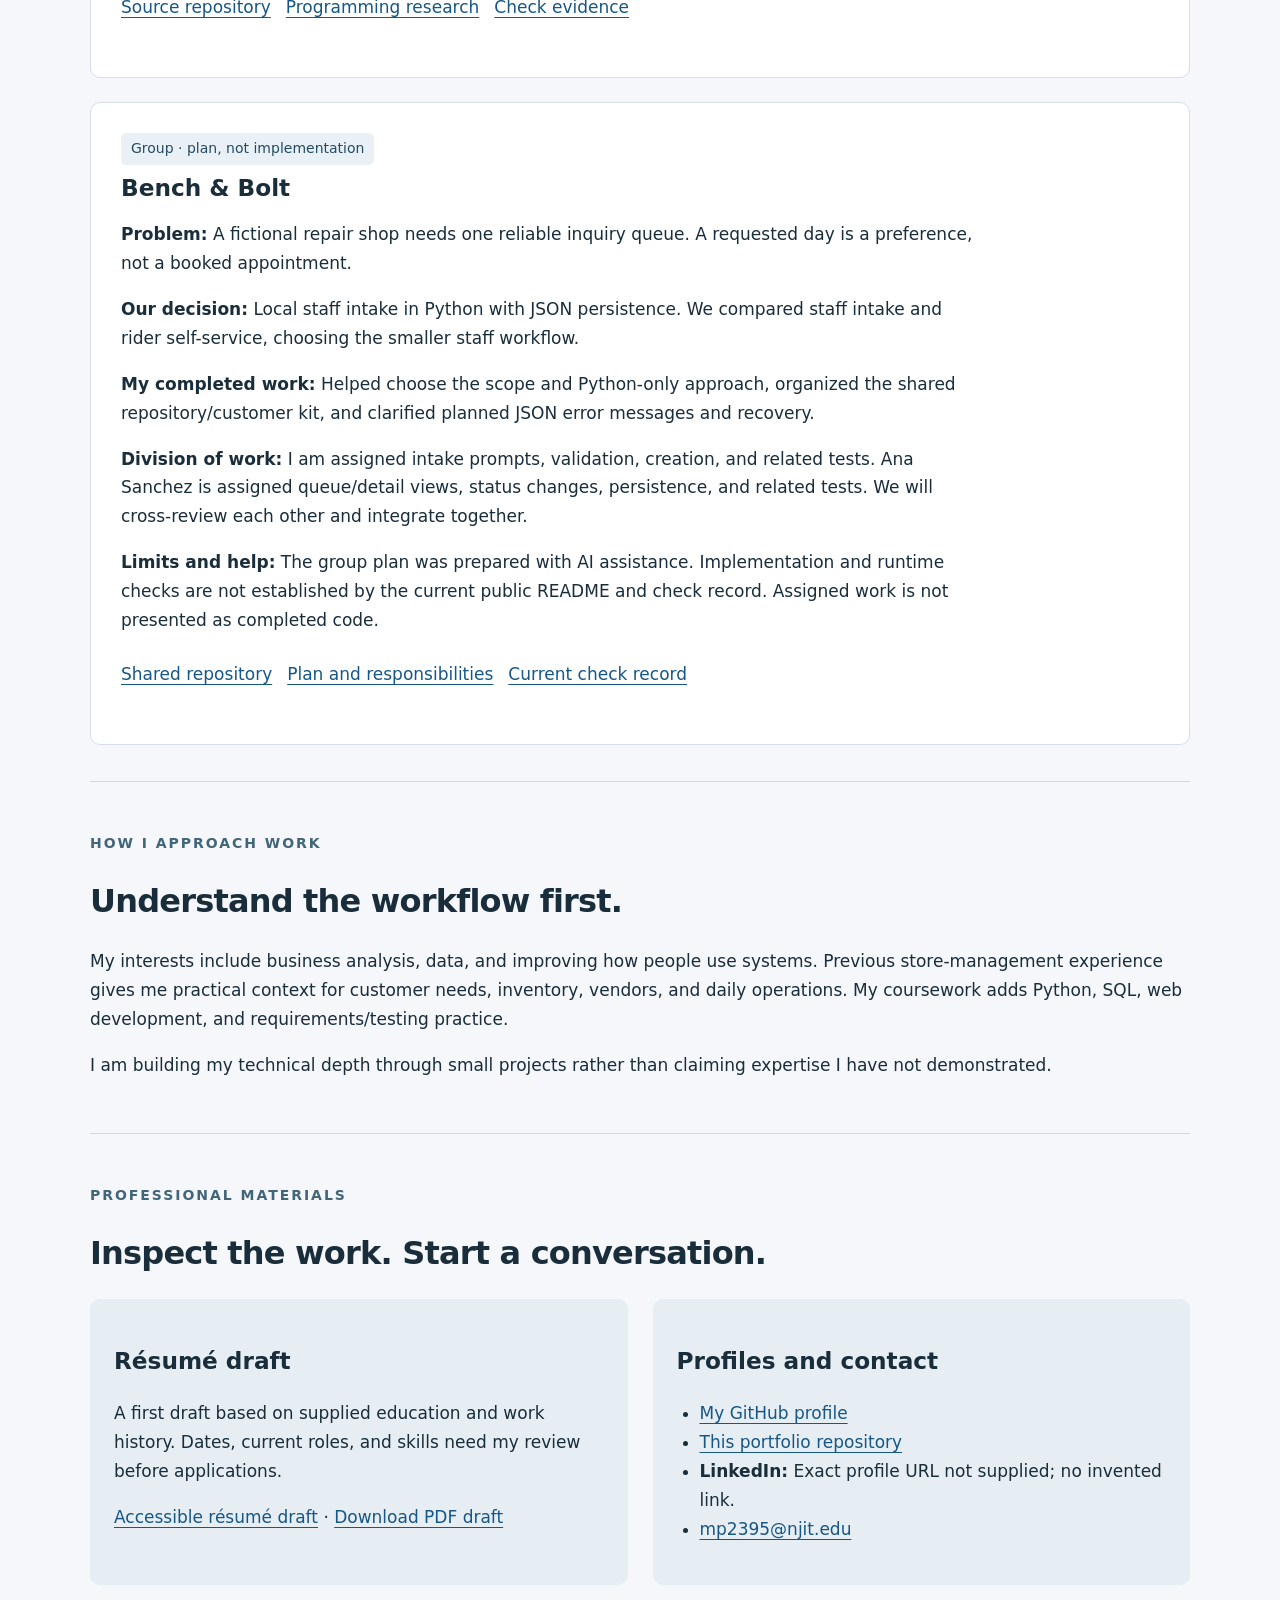
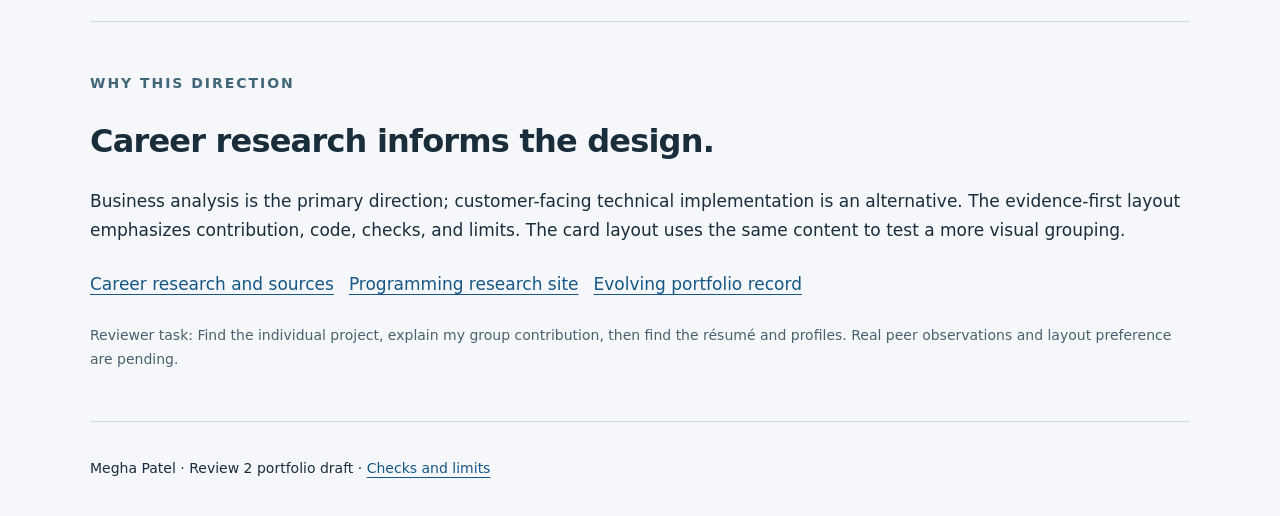
==== commit 58e0f4a3: "Add Review 2 portfolio layouts, resume draft, and LinkedIn" ====
--- a/index.html
+++ b/index.html
@@ -1,54 +1,7 @@
-<!doctype html><html lang="en"><head><meta charset="utf-8"><meta name="viewport" content="width=device-width,initial-scale=1"><meta name="description" content="Megha Patel's IS218 Plan research, evidence, alternatives, and next checks."><title>Career Research · Megha Patel</title><link rel="stylesheet" href="style.css"></head><body><a href="#content">Skip to content</a><header><p class="eyebrow">Megha Patel / IS218 / Research notebook 01</p><p class="notice">Plan-stage documentation. Future application features and human review are not completed. Both research sites are published and linked below. </p><p><a href="https://github.com/mp2395/is218-portfolio">GitHub repository</a> · <a href="https://mp2395.github.io/is218-creative-project/">Programming research site</a></p><nav aria-label="Research sections"><a href="#question-and-professional-goal">Question and professional goal</a><a href="#employer-evidence">Employer evidence</a><a href="#career-directions-and-public-design-decision">Career directions and public design decision</a><a href="#reader-comparison-and-promise">Reader comparison and promise</a><a href="#brand-and-two-layout-directions">Brand and two layout directions</a><a href="#four-stories-and-planned-acceptance-checks">Four stories and planned acceptance checks</a><a href="#portfolio-structure-and-next-learning-step">Portfolio structure and next learning step</a><a href="#checks-and-partner-review">Checks and partner review</a><a href="#ai-assistance-and-verification">AI assistance and verification</a></nav></header><main id="content"><h1 id="career-research-portfolio-plan">Career Research — Portfolio Plan</h1>
-<p>Megha Patel · IS218-001 · Review 1: Plan</p>
-<p>Status: AI-assisted research and proposed design. Public role evidence is below. The full comparison and draft personal reflection are in a separate private Canvas file, excluded from this repository folder. Human source review, peer feedback, publication, and finished portfolio checks are completed.</p>
-<h2 id="question-and-professional-goal">Question and professional goal</h2>
-<p>What evidence should a BIS student&#x27;s portfolio show for work connecting business needs, software, and AI?</p>
-<p>Proposed public goal: pursue business analyst internships while building evidence in requirements, Python, data, testing, and communication. The employer examples are research references, not claims that I qualify for these positions or a measure of hiring demand.</p>
-<h2 id="employer-evidence">Employer evidence</h2>
-<p>Checked through AI-assisted retrieval on November 11, 2026. Listings can change or close. The Palantir original posting was available through indexed employer-source text; direct opening returned HTTP 403. Personally reopening and confirming it is completed. Other listed employer pages opened successfully through retrieval. No application was submitted.</p>
-<div class="table-wrap"><table><thead><tr><th scope="col">Category and original source</th><th scope="col">Public responsibilities relevant to portfolio evidence</th><th scope="col">Implication and limit</th></tr></thead><tbody><tr><td>FDE: <a href="https://jobs.lever.co/palantir/dab396d4-2f14-4796-aac0-0d82883dccf0">Palantir — Forward Deployed Software Engineer, New York</a></td><td>Collaborate on architecture, build customer applications, and work with stakeholders from idea to deployment.</td><td>Show a bounded workflow, explain decisions, and link checks. This experienced role is a future reference; direct source reopening is completed.</td></tr><tr><td>AI technology: <a href="https://job-boards.greenhouse.io/anthropic/jobs/5057647008">Anthropic — Applied AI Engineer, Enterprise</a></td><td>Translate customer needs into solutions, create prototypes/evaluation suites, and advise engineering teams.</td><td>Explain requirements and independently expected checks. This is an experienced role requiring production LLM experience, not an internship recommendation.</td></tr><tr><td>Finance: <a href="https://www.capitalonecareers.com/job/mclean/manager-product-management-ai-ml/1732/97576313600">Capital One — Manager, Product Management – AI/ML, R246569</a></td><td>Understand platform users, solve technical/operational problems, and work with engineering, risk, security, and business teams.</td><td>Show a documented need, tradeoff, and checkable outcome. This is a manager-level research reference in banking.</td></tr></tbody></table></div>
-<p>Fact: the descriptions connect technical work to customer or user needs. Interpretation: a portfolio should show decisions and verified results alongside code. Assumption: internship reviewers will find this arrangement useful; peer review can assess clarity, not predict hiring outcomes. A modern title does not establish that the occupation is entirely new: requirements, implementation, and stakeholder communication are established work; LLM evaluations and AI platform constraints add specific technical responsibilities.</p>
-<h2 id="career-directions-and-public-design-decision">Career directions and public design decision</h2>
-<p>Two directions are being explored: business analysis/product work involving AI, and customer-facing software implementation/FDE work. Proposed portfolio emphasis: understandable business problems, requirements, personal contributions, code, and test evidence. The complete role-by-role eligibility comparison and personal reflection belong in Canvas.</p>
-<h2 id="reader-comparison-and-promise">Reader comparison and promise</h2>
-<p>Reader A: an internship reviewer who needs a quick account of skills, contribution, and evidence. Reader B: a potential small-business project client who needs workflow examples, scope limits, and a contact route. These are reader hypotheses, not interviews.</p>
-<p>Proposed primary reader: the internship reviewer. For this reader, the portfolio makes it easy to see what I built, what I contributed, how it was checked, and how to find my professional materials. A short case study should identify problem → decision → contribution → checked result → limit.</p>
-<h2 id="brand-and-two-layout-directions">Brand and two layout directions</h2>
-<p>Voice: clear, practical, approachable. Brand character: a learner who explains decisions; a Sage-inspired presentation describes the communication style, not expertise.</p>
-<div class="table-wrap"><table><thead><tr><th scope="col">Direction</th><th scope="col">Treatment and actual reference</th><th scope="col">Tradeoff</th></tr></thead><tbody><tr><td>A: Evidence first</td><td>Restrained palette, clear headings, readable column; adapt <a href="https://design-system.service.gov.uk/styles/layout/">GOV.UK layout guidance</a> on responsive layout and line length.</td><td>Supports scanning; less expressive visually.</td></tr><tr><td>B: Project cards</td><td>Soft accent colors and grouped cards; adapt scale, contrast, and grouping described by <a href="https://www.nngroup.com/articles/visual-hierarchy-ux-definition/">NN/g visual hierarchy</a>.</td><td>Can highlight projects; too many competing cards may distract.</td></tr></tbody></table></div>
-<p>Design sources checked November 11, 2026. The page&#x27;s layout sketches use the same introduction, project information, and main action. Proposed choice: A, a real peer comparison. Keep B as an alternative rather than build a second portfolio.</p>
-<p>Shared introduction for the two sketches: I am Megha Patel, a Business Information Systems student interested in business analysis. I am building projects that connect user needs with clear, testable software. Main action: View project evidence.</p>
-<p>Two persuasion choices: show inspectable code/checks to support claims, and explain the reader&#x27;s problem before offering contact. Limits: tests cover specific behavior and do not guarantee production readiness; clear writing does not guarantee an interview. Do not invent endorsements, job experience, impact measures, or qualifications.</p>
-<h2 id="four-stories-and-planned-acceptance-checks">Four stories and planned acceptance checks</h2>
-<div class="table-wrap"><table><thead><tr><th scope="col">ID</th><th scope="col">Story</th><th scope="col">Planned check</th></tr></thead><tbody><tr><td>P1</td><td>As an internship reviewer, I want to understand Megha&#x27;s direction so I can assess relevance.</td><td>The introduction accurately states the field and opportunity sought.</td></tr><tr><td>P2</td><td>As a reviewer, I want to inspect an individual project so I can assess evidence.</td><td>A case study links the repository and available checks, identifies AI/starter help, and labels unfinished work.</td></tr><tr><td>P3</td><td>As a reviewer, I want to distinguish group contributions so I can assess them fairly.</td><td>The group case study names actual contributions and links relevant evidence.</td></tr><tr><td>P4</td><td>As a reviewer, I want professional materials so I can take a next step.</td><td>Actual résumé, GitHub, LinkedIn, and contact links open; do not substitute a generic homepage or invented profile.</td></tr></tbody></table></div>
-<h2 id="group-contribution">My Group Contribution — Bench &amp; Bolt</h2>
-
-<p>I am working with Ana Sanchez on a Python repair inquiry
-tracker for the fictional Bench &amp; Bolt bike shop.</p>
-
-<p><strong>Completed planning:</strong> I helped select the
-staff-intake scope and Python-only approach, organized our
-shared documentation, and clarified planned error messages
-for damaged JSON files and failed saves.</p>
-
-<p><strong>My planned work:</strong> I will develop inquiry
-entry and validation, write valid and invalid input tests,
-and cross-review Ana’s queue, status updates, and persistence.</p>
-
-<p><strong>Ana’s assigned work:</strong> Queue and detail views,
-JSON persistence, status updates, and related tests. We will
-integrate the workflow together. Implementation and runtime
-checks are still planned.</p>
-
-<p>
-<a href="https://github.com/mp2395/is218-bench-and-bolt">Shared repository</a>
- ·
-<a href="https://github.com/mp2395/is218-bench-and-bolt/blob/main/SPEC.md">Group plan and responsibilities</a>
-</p><h2 id="portfolio-structure-and-next-learning-step">Portfolio structure and next learning step</h2>
-<p>Proposed navigation: introduction, individual project, group contribution, skills with evidence, résumé/profiles/contact. The existing RPS project may be linked as earlier work after its current repository and results are checked. This Plan page is research documentation, not the finished portfolio.</p>
-<p>Next learning step: build and explain one persisted workflow with validation and ownership checks, then write a case study showing independently expected and actual outcomes. This is useful evidence for the chosen direction without claiming production AI expertise.</p>
-<h2 id="checks-and-partner-review">Checks and partner review</h2>
-<p>Observed: source retrieval and draft production. Local structure checks are in CHECKS.md. Not run: a human source walkthrough, live publication verification, keyboard/mobile browser checks, résumé/profile link checks, or peer usability review. The finished portfolio has not been built.</p>
-<p>Partner task: Open an employer source, explain one portfolio design choice, and find one assumption. Record a specific GitHub issue, decide implement/investigate/defer/decline, link a meaningful change where needed, verify it, and have the reviewer retry. Reviewer, issue, change, and retry:</p>
-<h2 id="ai-assistance-and-verification">AI assistance and verification</h2>
-<p>Megha searched original employer descriptions, summarized limited public evidence, and drafted this site and layout proposals. Retrieval established the cited content, not my eligibility or personal preference. Megha&#x27;s own confirmation of sources, goals, and draft reflection is completed. </p><h2 id="layout-sketches">Same content, two layout sketches</h2><div class="sketches"><article class="mock "><h3>A · Evidence first</h3><p>I am Megha Patel, a Business Information Systems student interested in business analysis. I am building projects that connect user needs with clear, testable software.</p><span>Individual project — planned case study</span><span>Group contribution — Group contribution — Bench &amp; Bolt planning</span><strong>View project evidence</strong><p>Layout sketch; controls and project links are not implemented.</p></article><article class="mock b"><h3>B · Project cards</h3><p>I am Megha Patel, a Business Information Systems student interested in business analysis. I am building projects that connect user needs with clear, testable software.</p><span>Individual project — planned case study</span><span>Group contribution </span><strong>View project evidence</strong><p>Layout sketch; controls and project links are not implemented.</p></article></div></main><footer>Megha Patel · Source review date: November 11, 2026 · <a href="https://github.com/mp2395/is218-portfolio/blob/main/PORTFOLIO-PLAN.md">Project record source</a> · <a href="https://github.com/mp2395/is218-portfolio/blob/main/PEER-REVIEW.md">Peer review status</a></footer></body></html>
+<!doctype html><html lang="en"><head><meta charset="utf-8"><meta name="viewport" content="width=device-width,initial-scale=1"><meta name="description" content="Megha Patel's BIS portfolio draft: project decisions, contributions, and evidence."><title>Megha Patel · Evidence first</title><link rel="stylesheet" href="style.css"></head><body class="layout-a"><a class="skip" href="#main">Skip to content</a><div class="shell"><header><a class="name" href="index.html">Megha Patel</a><nav aria-label="Main"><a href="#projects">Work</a><a href="#about">About</a><a href="#materials">Résumé &amp; profiles</a><a href="research.html">Research</a></nav></header><main id="main"><div class="hero"><div class="hero-copy"><p class="eyebrow">Business Information Systems / NJIT</p><h1>Business questions.<br>Practical software.</h1><p class="lead">I’m Megha Patel, a BIS student interested in business analyst internships. I connect user needs with clear requirements, useful workflows, and evidence I can explain.</p></div><div class="hero-actions"><p class="label">Review 2 · First working slice</p><p>A portfolio draft with current work, honest project limits, and two presentation options.</p><div class="actions"><a class="button" href="#projects">Explore my work</a><a class="button light" href="resume.html">Read résumé draft</a></div><p class="meta">LinkedIn URL needs to be supplied before the profile-links requirement is complete.</p></div></div><p class="notice">Layout A · Evidence first. <a href="layout-b.html">Compare the other layout</a>. Both options use exactly the same project and résumé content. Draft; human review and LinkedIn link remain incomplete.</p><section id="projects"><p class="eyebrow">Selected work</p><h2>From a need to a checked result.</h2><div class="projects">
+<article class="project"><span class="status">Individual · working slice</span><h3>Study Session Tracker</h3><p><strong>Problem:</strong> Students need a simple private record of completed study sessions.</p><p><strong>My direction:</strong> A Python/Flask application with registration, sign-in, validated study entries, SQLite persistence, and sign-out. The server derives record ownership from the authenticated user.</p><p><strong>Evidence:</strong> 38 automated checks passed during preparation, including save/sign-out/restart/sign-in/reopen, invalid input, password hashing, CSRF, and cross-account access. A repository boundary was compared with a simpler function using the same fixtures.</p><p><strong>Contribution and help:</strong> I selected the project direction. ChatGPT generated the Review 2 code and tests; I still need to run it myself and explain the decisions. This is not independently authored production software.</p><p><strong>Limits:</strong> Local runnable app; the updated source must be uploaded. Password/display-name maintenance and a real peer task remain pending. GitHub Pages hosts its research, not the Python server.</p><div class="actions"><a href="https://github.com/mp2395/is218-creative-project">Source repository</a><a href="https://mp2395.github.io/is218-creative-project/">Programming research</a><a href="https://github.com/mp2395/is218-creative-project/blob/main/CHECKS.md">Check evidence</a></div></article>
+<article class="project"><span class="status">Group · plan, not implementation</span><h3>Bench &amp; Bolt</h3><p><strong>Problem:</strong> A fictional repair shop needs one reliable inquiry queue. A requested day is a preference, not a booked appointment.</p><p><strong>Our decision:</strong> Local staff intake in Python with JSON persistence. We compared staff intake and rider self-service, choosing the smaller staff workflow.</p><p><strong>My completed work:</strong> Helped choose the scope and Python-only approach, organized the shared repository/customer kit, and clarified planned JSON error messages and recovery.</p><p><strong>Division of work:</strong> I am assigned intake prompts, validation, creation, and related tests. Ana Sanchez is assigned queue/detail views, status changes, persistence, and related tests. We will cross-review each other and integrate together.</p><p><strong>Limits and help:</strong> The group plan was prepared with AI assistance. Implementation and runtime checks are not established by the current public README and check record. Assigned work is not presented as completed code.</p><div class="actions"><a href="https://github.com/mp2395/is218-bench-and-bolt">Shared repository</a><a href="https://github.com/mp2395/is218-bench-and-bolt/blob/main/SPEC.md">Plan and responsibilities</a><a href="https://github.com/mp2395/is218-bench-and-bolt/blob/main/CHECKS.md">Current check record</a></div></article>
+</div></section>
+<section id="about"><p class="eyebrow">How I approach work</p><h2>Understand the workflow first.</h2><p>My interests include business analysis, data, and improving how people use systems. Previous store-management experience gives me practical context for customer needs, inventory, vendors, and daily operations. My coursework adds Python, SQL, web development, and requirements/testing practice.</p><p>I am building my technical depth through small projects rather than claiming expertise I have not demonstrated.</p></section>
+<section id="materials"><p class="eyebrow">Professional materials</p><h2>Inspect the work. Start a conversation.</h2><div class="resources"><div class="resource"><h3>Résumé draft</h3><p>A first draft based on supplied education and work history. Dates, current roles, and skills need my review before applications.</p><p><a href="resume.html">Accessible résumé draft</a> · <a href="Megha_Patel_Resume_Draft.pdf">Download PDF draft</a></p></div><div class="resource"><h3>Profiles and contact</h3><ul><li><a href="https://github.com/mp2395">My GitHub profile</a></li><li><a href="https://github.com/mp2395/is218-portfolio">This portfolio repository</a></li><li><strong>LinkedIn:</strong> Exact profile URL not supplied; no invented link.</li><li><a href="mailto:mp2395@njit.edu">mp2395@njit.edu</a></li></ul></div></div></section>
+<section id="research"><p class="eyebrow">Why this direction</p><h2>Career research informs the design.</h2><p>Business analysis is the primary direction; customer-facing technical implementation is an alternative. The evidence-first layout emphasizes contribution, code, checks, and limits. The card layout uses the same content to test a more visual grouping.</p><div class="actions"><a href="research.html">Career research and sources</a><a href="https://mp2395.github.io/is218-creative-project/">Programming research site</a><a href="https://github.com/mp2395/is218-portfolio/blob/main/PORTFOLIO-PLAN.md">Evolving portfolio record</a></div><p class="meta">Reviewer task: Find the individual project, explain my group contribution, then find the résumé and profiles. Real peer observations and layout preference are pending.</p></section></main><footer>Megha Patel · Review 2 portfolio draft · <a href="https://github.com/mp2395/is218-portfolio/blob/main/CHECKS.md">Checks and limits</a></footer></div></body></html>
--- a/style.css
+++ b/style.css
@@ -1 +1 @@
-*{box-sizing:border-box}html{scroll-behavior:smooth}body{margin:0;background:#faf8f4;color:#252d36;font:17px/1.7 system-ui,sans-serif}header,main,footer{max-width:1080px;margin:auto;padding:28px}header{padding-top:48px}h1{font-size:clamp(2rem,5vw,3.5rem);line-height:1.12;max-width:850px;color:#273f3b}h2{margin-top:2.5rem;font-size:1.55rem;color:#273f3b}h3{margin-top:1.6rem}a{color:#185e70;text-underline-offset:4px}a:focus-visible{outline:3px solid #ad5b23;outline-offset:4px}nav{display:flex;gap:12px;flex-wrap:wrap}nav a{padding:6px 10px;background:#e9efeb;border-radius:6px}.eyebrow{font-size:12px;font-weight:750;letter-spacing:.17em;text-transform:uppercase}.notice{border-left:4px solid #ad5b23;background:#fff0dd;padding:14px 18px}.table-wrap{overflow-x:auto}table{width:100%;border-collapse:collapse;font-size:15px;background:white}th,td{padding:12px;text-align:left;border:1px solid #d7dfda;vertical-align:top}th{background:#e9efeb}p,li{max-width:85ch}section{scroll-margin-top:20px}footer{border-top:1px solid #d7dfda;font-size:14px}.sketches{display:grid;grid-template-columns:1fr 1fr;gap:20px}.mock{padding:22px;background:#fff;border:1px solid #ccd7d1;border-radius:12px}.mock.b{background:#eee9fb}.mock span{display:block;padding:10px;margin:8px 0;border:1px solid #ccd7d1}.arch{display:grid;gap:12px;max-width:620px}.arch div{background:#e9efeb;border:1px solid #bccfc5;padding:12px;border-radius:7px}.arch small{display:block}svg{max-width:100%;height:auto}@media(max-width:650px){header,main,footer{padding:20px}.sketches{grid-template-columns:1fr}table{min-width:620px}}@media(prefers-reduced-motion:reduce){html{scroll-behavior:auto}}+*{box-sizing:border-box}html{scroll-behavior:smooth}body{margin:0;background:#f5f7fa;color:#192d3b;font:17px/1.7 system-ui,sans-serif}a{color:#165786;text-underline-offset:4px}a:focus-visible,button:focus-visible{outline:3px solid #a84912;outline-offset:4px}.skip{position:absolute;left:-9999px}.skip:focus{left:20px;top:10px;background:white;padding:10px;z-index:5}.shell{max-width:1160px;margin:auto;padding:0 30px}header{display:flex;justify-content:space-between;gap:25px;align-items:center;padding:28px 0;border-bottom:1px solid #cfdae3}.name{font-weight:750;text-decoration:none;color:#192d3b}nav{display:flex;gap:20px;flex-wrap:wrap}.eyebrow{font-size:14px;letter-spacing:.14em;text-transform:uppercase;color:#416579;font-weight:650}.hero{padding:65px 0 50px;max-width:900px}h1{font-size:clamp(2.6rem,5vw,4.7rem);line-height:1.08;letter-spacing:-.045em;margin:10px 0 25px}h2{font-size:2rem;line-height:1.2;letter-spacing:-.025em}h3{font-size:1.45rem;line-height:1.3}.lead{font-size:22px;max-width:720px}.actions{display:flex;gap:15px;flex-wrap:wrap;margin:25px 0}.button{display:inline-block;background:#1d526e;color:white;text-decoration:none;padding:12px 20px;border-radius:6px;font-weight:600}.button.light{background:#e1eaf1;color:#123c55}section{padding:36px 0;border-top:1px solid #cfdae3;scroll-margin-top:20px}.projects{display:grid;gap:24px}.project{background:white;padding:30px;border:1px solid #d4dfe8;border-radius:10px}.project h3{margin:8px 0 16px}.project p{max-width:80ch}.label{font-size:14px;font-weight:650;color:#456174}.status{background:#e9f0f6;color:#244b64;display:inline-block;padding:4px 10px;border-radius:5px;font-size:14px}.meta{font-size:14px;color:#49616e}.resources{display:grid;grid-template-columns:1fr 1fr;gap:25px}.resource{padding:24px;background:#e6edf3;border-radius:10px}.resource ul{padding-left:23px}footer{padding:35px 0;border-top:1px solid #cfdae3;font-size:14px}.notice{border-left:4px solid #44738b;padding:14px 20px;background:#e8eff5;font-size:15px}.layout-b{background:#f5f1fc}.layout-b .hero{max-width:100%;display:grid;grid-template-columns:1.2fr 1fr;gap:35px;align-items:start}.layout-b .hero-copy{grid-column:1}.layout-b .hero-actions{grid-column:2;background:#e7def5;padding:24px;border-radius:14px}.layout-b .projects{grid-template-columns:1fr 1fr}.layout-b .project{border-top:5px solid #7f5bb0}.layout-b .button{background:#62418a}.layout-b .button.light{background:#e7def5;color:#422461}.layout-b h1{font-size:clamp(2.5rem,4.7vw,4.1rem)}.layout-b .resource{background:#e7def5}.layout-b .status{background:#eee7f7;color:#563a78}.layout-b .notice{background:#eee7f7;border-color:#7f5bb0}@media(max-width:760px){.shell{padding:0 20px}header{flex-direction:column;align-items:flex-start}nav{gap:14px}.hero{padding:40px 0}.resources,.layout-b .projects,.layout-b .hero{grid-template-columns:1fr}.layout-b .hero-actions{grid-column:1}.project{padding:22px}.lead{font-size:20px}}@media(prefers-reduced-motion:reduce){html{scroll-behavior:auto}}@media print{nav,.actions,.notice{display:none}body{background:white}.project{break-inside:avoid}}
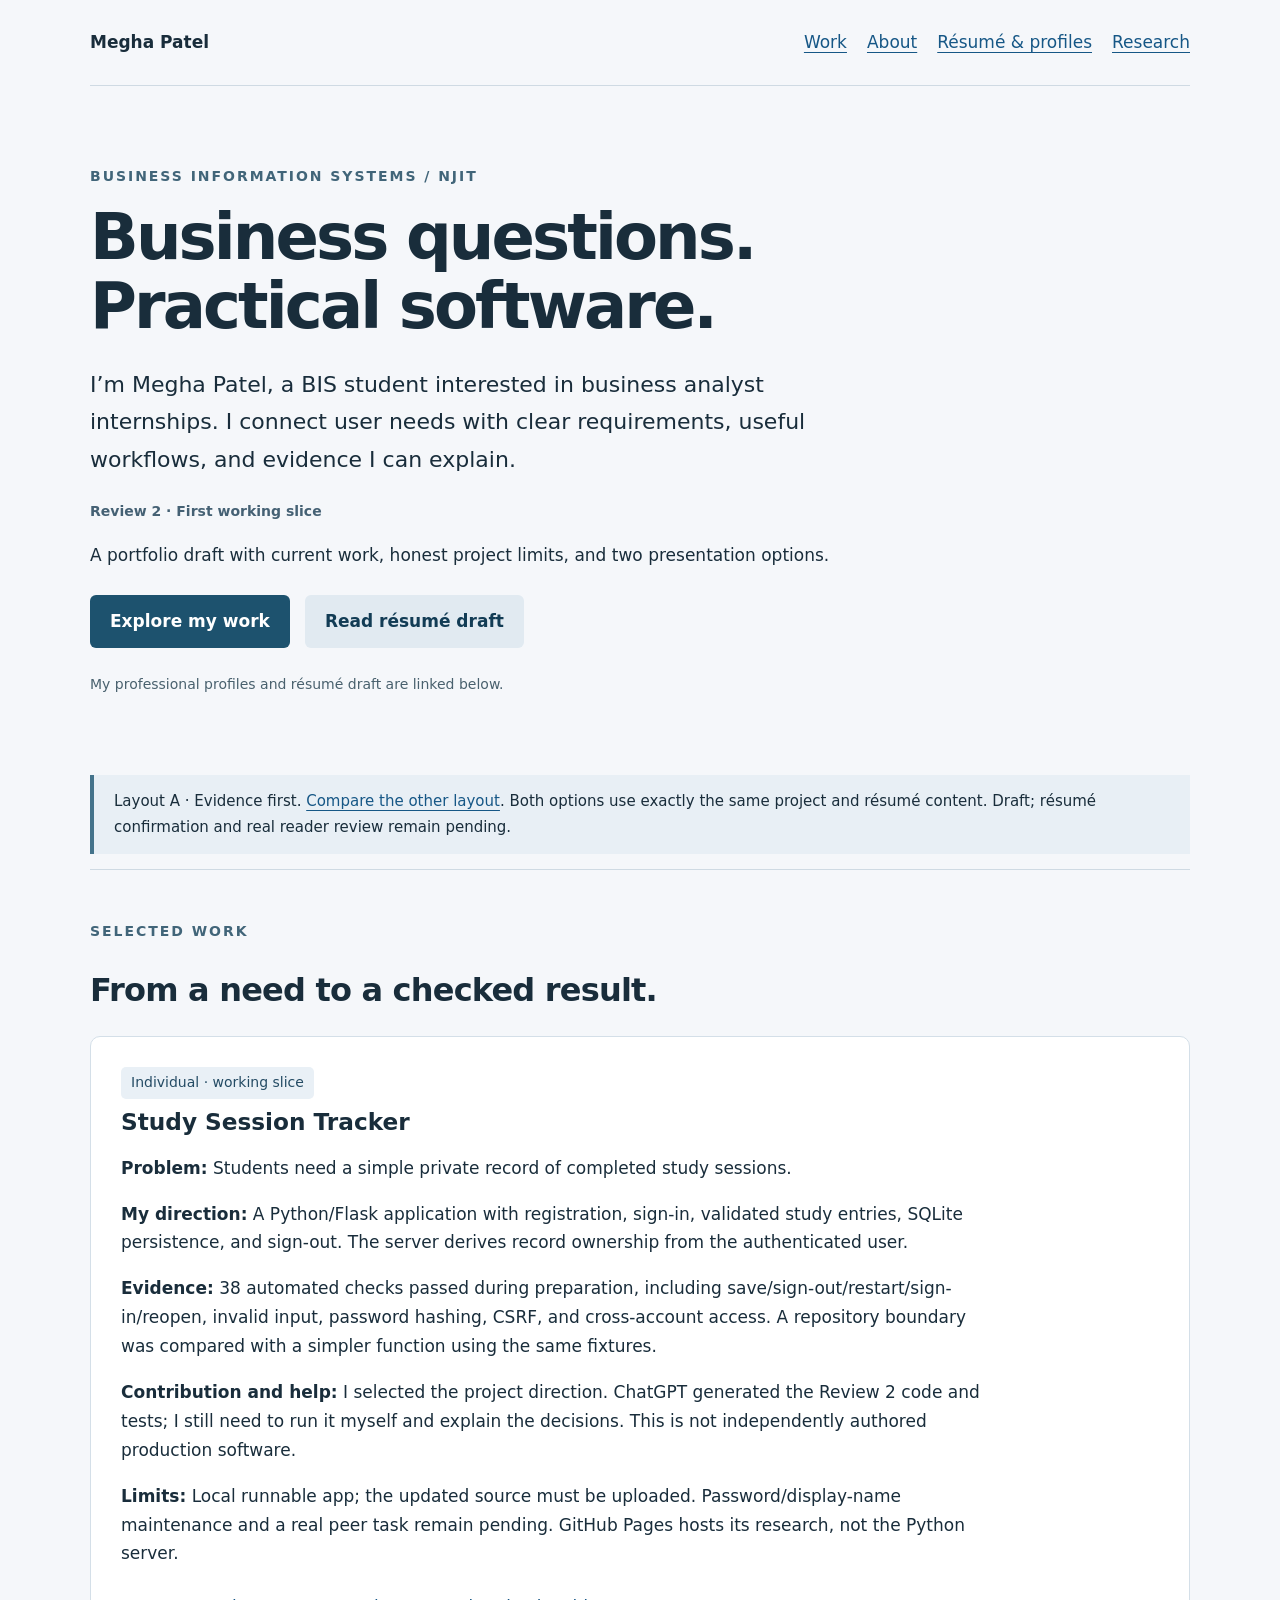
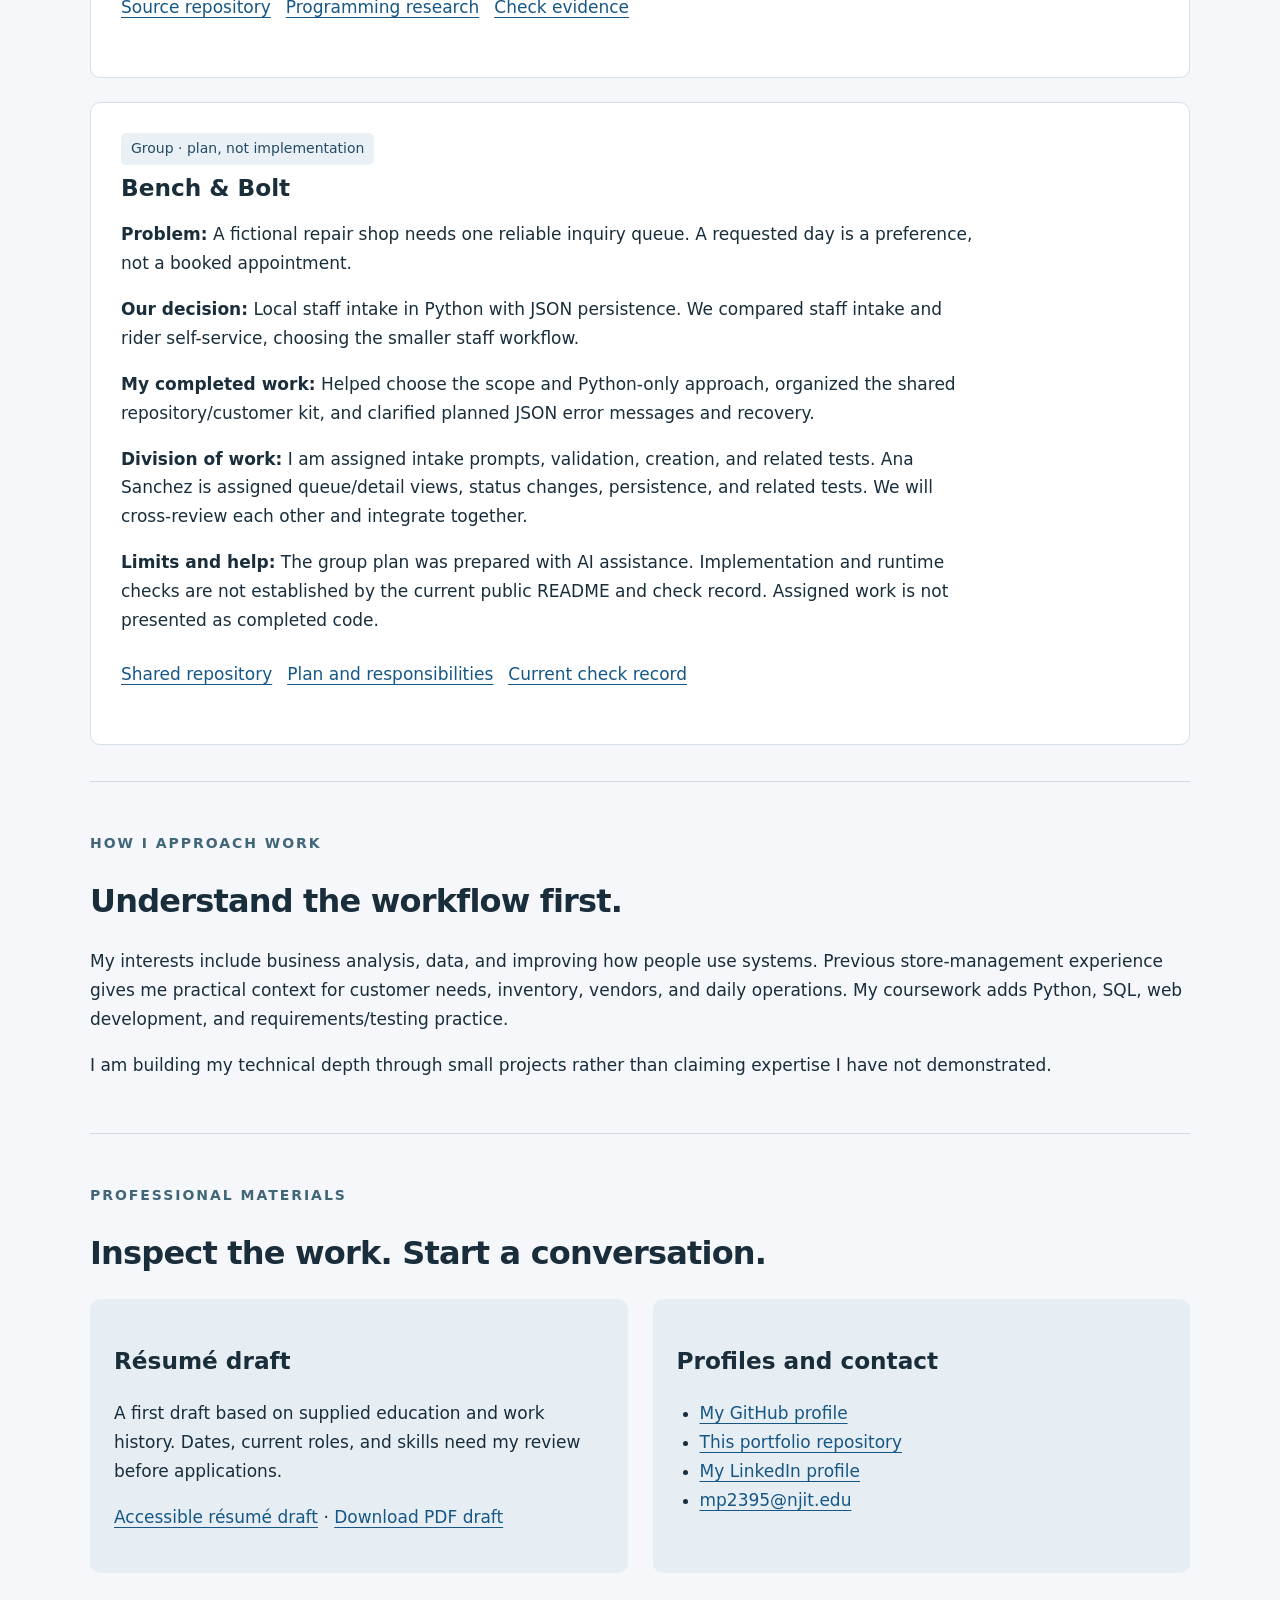
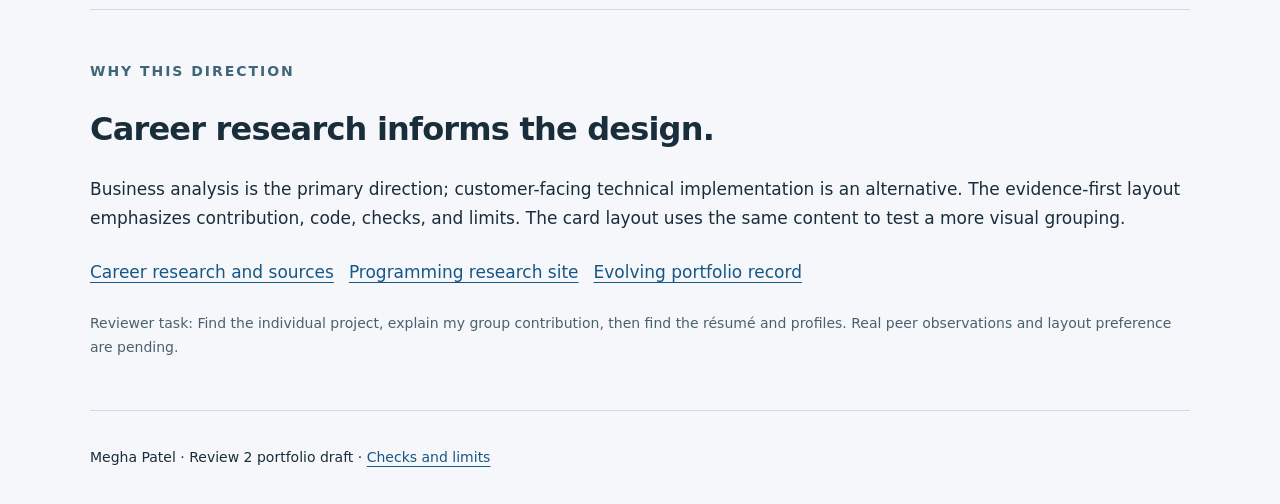
==== commit e2b0a023: "Update Review 2 portfolio and LinkedIn links" ====
--- a/index.html
+++ b/index.html
@@ -1,7 +1,7 @@
-<!doctype html><html lang="en"><head><meta charset="utf-8"><meta name="viewport" content="width=device-width,initial-scale=1"><meta name="description" content="Megha Patel's BIS portfolio draft: project decisions, contributions, and evidence."><title>Megha Patel · Evidence first</title><link rel="stylesheet" href="style.css"></head><body class="layout-a"><a class="skip" href="#main">Skip to content</a><div class="shell"><header><a class="name" href="index.html">Megha Patel</a><nav aria-label="Main"><a href="#projects">Work</a><a href="#about">About</a><a href="#materials">Résumé &amp; profiles</a><a href="research.html">Research</a></nav></header><main id="main"><div class="hero"><div class="hero-copy"><p class="eyebrow">Business Information Systems / NJIT</p><h1>Business questions.<br>Practical software.</h1><p class="lead">I’m Megha Patel, a BIS student interested in business analyst internships. I connect user needs with clear requirements, useful workflows, and evidence I can explain.</p></div><div class="hero-actions"><p class="label">Review 2 · First working slice</p><p>A portfolio draft with current work, honest project limits, and two presentation options.</p><div class="actions"><a class="button" href="#projects">Explore my work</a><a class="button light" href="resume.html">Read résumé draft</a></div><p class="meta">LinkedIn URL needs to be supplied before the profile-links requirement is complete.</p></div></div><p class="notice">Layout A · Evidence first. <a href="layout-b.html">Compare the other layout</a>. Both options use exactly the same project and résumé content. Draft; human review and LinkedIn link remain incomplete.</p><section id="projects"><p class="eyebrow">Selected work</p><h2>From a need to a checked result.</h2><div class="projects">
+<!doctype html><html lang="en"><head><meta charset="utf-8"><meta name="viewport" content="width=device-width,initial-scale=1"><meta name="description" content="Megha Patel's BIS portfolio draft: project decisions, contributions, and evidence."><title>Megha Patel · Evidence first</title><link rel="stylesheet" href="style.css"></head><body class="layout-a"><a class="skip" href="#main">Skip to content</a><div class="shell"><header><a class="name" href="index.html">Megha Patel</a><nav aria-label="Main"><a href="#projects">Work</a><a href="#about">About</a><a href="#materials">Résumé &amp; profiles</a><a href="research.html">Research</a></nav></header><main id="main"><div class="hero"><div class="hero-copy"><p class="eyebrow">Business Information Systems / NJIT</p><h1>Business questions.<br>Practical software.</h1><p class="lead">I’m Megha Patel, a BIS student interested in business analyst internships. I connect user needs with clear requirements, useful workflows, and evidence I can explain.</p></div><div class="hero-actions"><p class="label">Review 2 · First working slice</p><p>A portfolio draft with current work, honest project limits, and two presentation options.</p><div class="actions"><a class="button" href="#projects">Explore my work</a><a class="button light" href="resume.html">Read résumé draft</a></div><p class="meta">My professional profiles and résumé draft are linked below.</p></div></div><p class="notice">Layout A · Evidence first. <a href="layout-b.html">Compare the other layout</a>. Both options use exactly the same project and résumé content. Draft; résumé confirmation and real reader review remain pending.</p><section id="projects"><p class="eyebrow">Selected work</p><h2>From a need to a checked result.</h2><div class="projects">
 <article class="project"><span class="status">Individual · working slice</span><h3>Study Session Tracker</h3><p><strong>Problem:</strong> Students need a simple private record of completed study sessions.</p><p><strong>My direction:</strong> A Python/Flask application with registration, sign-in, validated study entries, SQLite persistence, and sign-out. The server derives record ownership from the authenticated user.</p><p><strong>Evidence:</strong> 38 automated checks passed during preparation, including save/sign-out/restart/sign-in/reopen, invalid input, password hashing, CSRF, and cross-account access. A repository boundary was compared with a simpler function using the same fixtures.</p><p><strong>Contribution and help:</strong> I selected the project direction. ChatGPT generated the Review 2 code and tests; I still need to run it myself and explain the decisions. This is not independently authored production software.</p><p><strong>Limits:</strong> Local runnable app; the updated source must be uploaded. Password/display-name maintenance and a real peer task remain pending. GitHub Pages hosts its research, not the Python server.</p><div class="actions"><a href="https://github.com/mp2395/is218-creative-project">Source repository</a><a href="https://mp2395.github.io/is218-creative-project/">Programming research</a><a href="https://github.com/mp2395/is218-creative-project/blob/main/CHECKS.md">Check evidence</a></div></article>
 <article class="project"><span class="status">Group · plan, not implementation</span><h3>Bench &amp; Bolt</h3><p><strong>Problem:</strong> A fictional repair shop needs one reliable inquiry queue. A requested day is a preference, not a booked appointment.</p><p><strong>Our decision:</strong> Local staff intake in Python with JSON persistence. We compared staff intake and rider self-service, choosing the smaller staff workflow.</p><p><strong>My completed work:</strong> Helped choose the scope and Python-only approach, organized the shared repository/customer kit, and clarified planned JSON error messages and recovery.</p><p><strong>Division of work:</strong> I am assigned intake prompts, validation, creation, and related tests. Ana Sanchez is assigned queue/detail views, status changes, persistence, and related tests. We will cross-review each other and integrate together.</p><p><strong>Limits and help:</strong> The group plan was prepared with AI assistance. Implementation and runtime checks are not established by the current public README and check record. Assigned work is not presented as completed code.</p><div class="actions"><a href="https://github.com/mp2395/is218-bench-and-bolt">Shared repository</a><a href="https://github.com/mp2395/is218-bench-and-bolt/blob/main/SPEC.md">Plan and responsibilities</a><a href="https://github.com/mp2395/is218-bench-and-bolt/blob/main/CHECKS.md">Current check record</a></div></article>
 </div></section>
 <section id="about"><p class="eyebrow">How I approach work</p><h2>Understand the workflow first.</h2><p>My interests include business analysis, data, and improving how people use systems. Previous store-management experience gives me practical context for customer needs, inventory, vendors, and daily operations. My coursework adds Python, SQL, web development, and requirements/testing practice.</p><p>I am building my technical depth through small projects rather than claiming expertise I have not demonstrated.</p></section>
-<section id="materials"><p class="eyebrow">Professional materials</p><h2>Inspect the work. Start a conversation.</h2><div class="resources"><div class="resource"><h3>Résumé draft</h3><p>A first draft based on supplied education and work history. Dates, current roles, and skills need my review before applications.</p><p><a href="resume.html">Accessible résumé draft</a> · <a href="Megha_Patel_Resume_Draft.pdf">Download PDF draft</a></p></div><div class="resource"><h3>Profiles and contact</h3><ul><li><a href="https://github.com/mp2395">My GitHub profile</a></li><li><a href="https://github.com/mp2395/is218-portfolio">This portfolio repository</a></li><li><strong>LinkedIn:</strong> Exact profile URL not supplied; no invented link.</li><li><a href="mailto:mp2395@njit.edu">mp2395@njit.edu</a></li></ul></div></div></section>
+<section id="materials"><p class="eyebrow">Professional materials</p><h2>Inspect the work. Start a conversation.</h2><div class="resources"><div class="resource"><h3>Résumé draft</h3><p>A first draft based on supplied education and work history. Dates, current roles, and skills need my review before applications.</p><p><a href="resume.html">Accessible résumé draft</a> · <a href="Megha_Patel_Resume_Draft.pdf">Download PDF draft</a></p></div><div class="resource"><h3>Profiles and contact</h3><ul><li><a href="https://github.com/mp2395">My GitHub profile</a></li><li><a href="https://github.com/mp2395/is218-portfolio">This portfolio repository</a></li><li><a href="https://www.linkedin.com/in/megha-patel1234/">My LinkedIn profile</a></li><li><a href="mailto:mp2395@njit.edu">mp2395@njit.edu</a></li></ul></div></div></section>
 <section id="research"><p class="eyebrow">Why this direction</p><h2>Career research informs the design.</h2><p>Business analysis is the primary direction; customer-facing technical implementation is an alternative. The evidence-first layout emphasizes contribution, code, checks, and limits. The card layout uses the same content to test a more visual grouping.</p><div class="actions"><a href="research.html">Career research and sources</a><a href="https://mp2395.github.io/is218-creative-project/">Programming research site</a><a href="https://github.com/mp2395/is218-portfolio/blob/main/PORTFOLIO-PLAN.md">Evolving portfolio record</a></div><p class="meta">Reviewer task: Find the individual project, explain my group contribution, then find the résumé and profiles. Real peer observations and layout preference are pending.</p></section></main><footer>Megha Patel · Review 2 portfolio draft · <a href="https://github.com/mp2395/is218-portfolio/blob/main/CHECKS.md">Checks and limits</a></footer></div></body></html>
